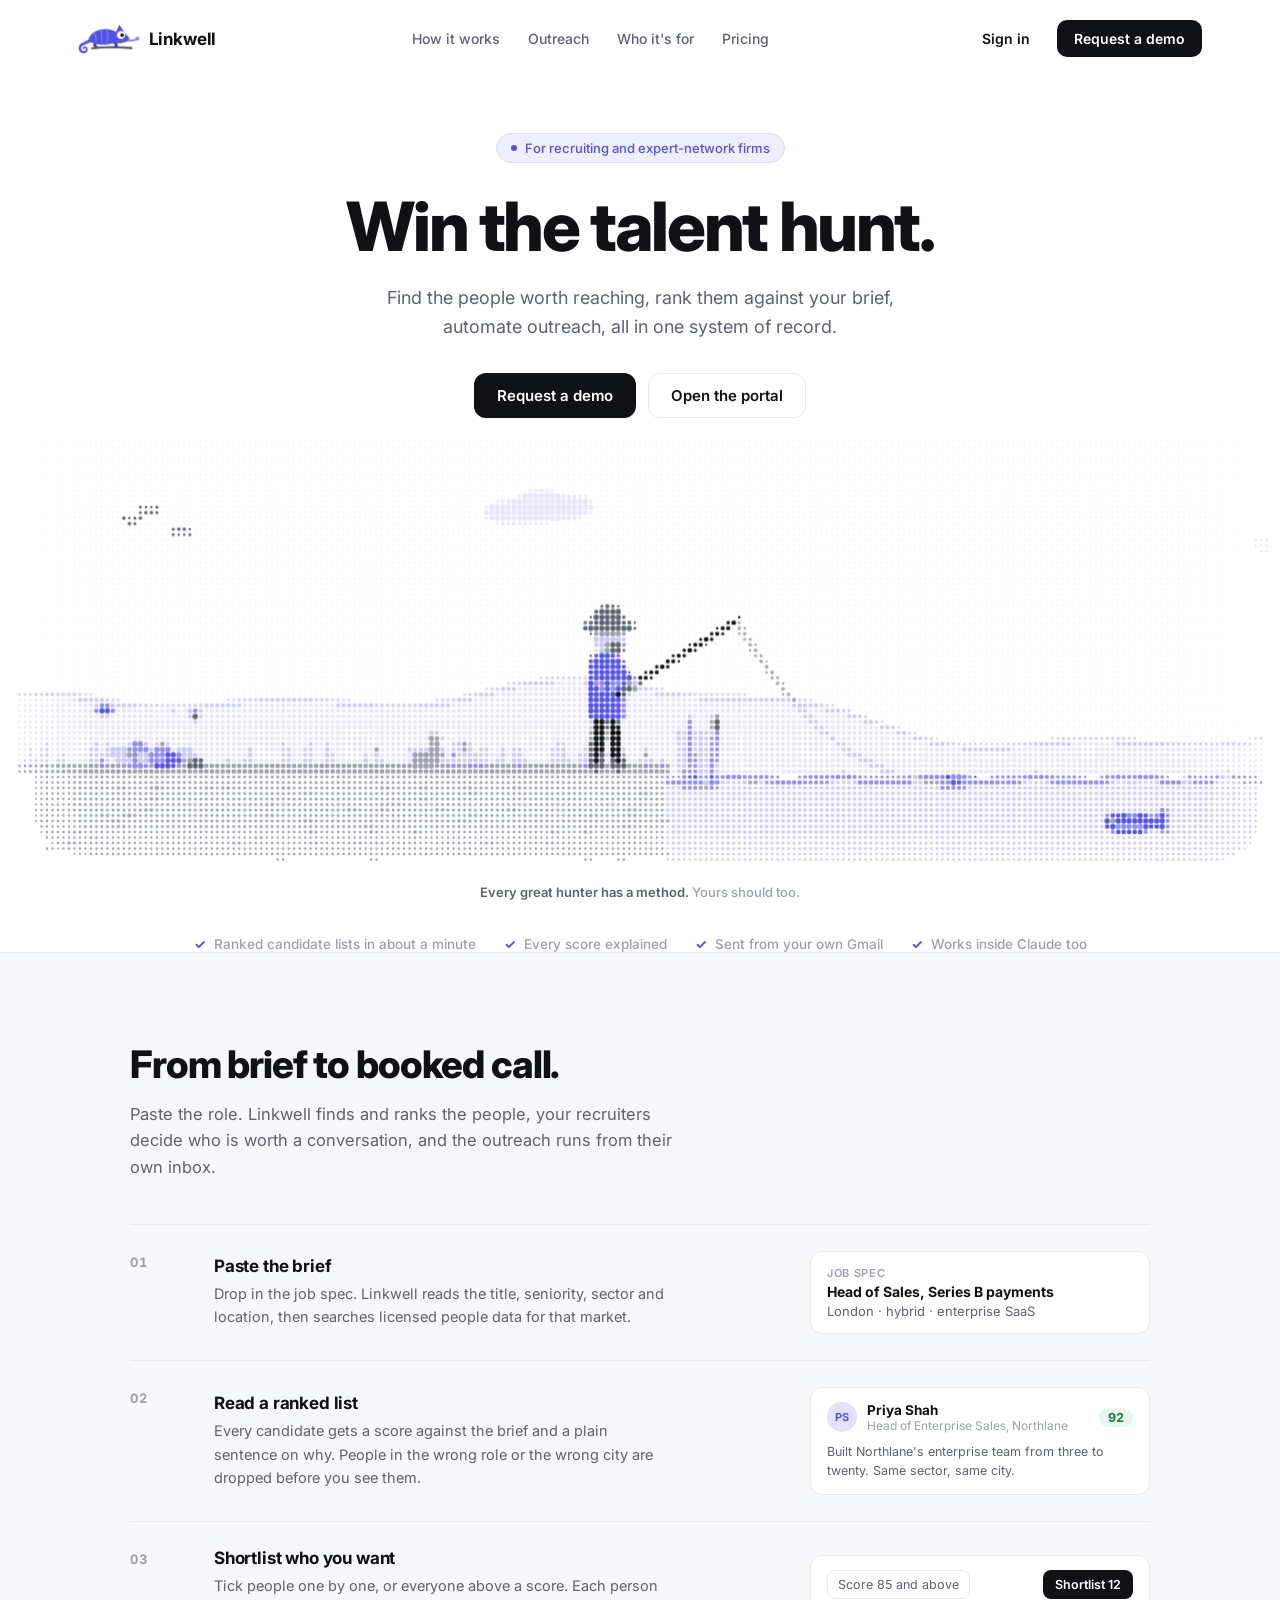
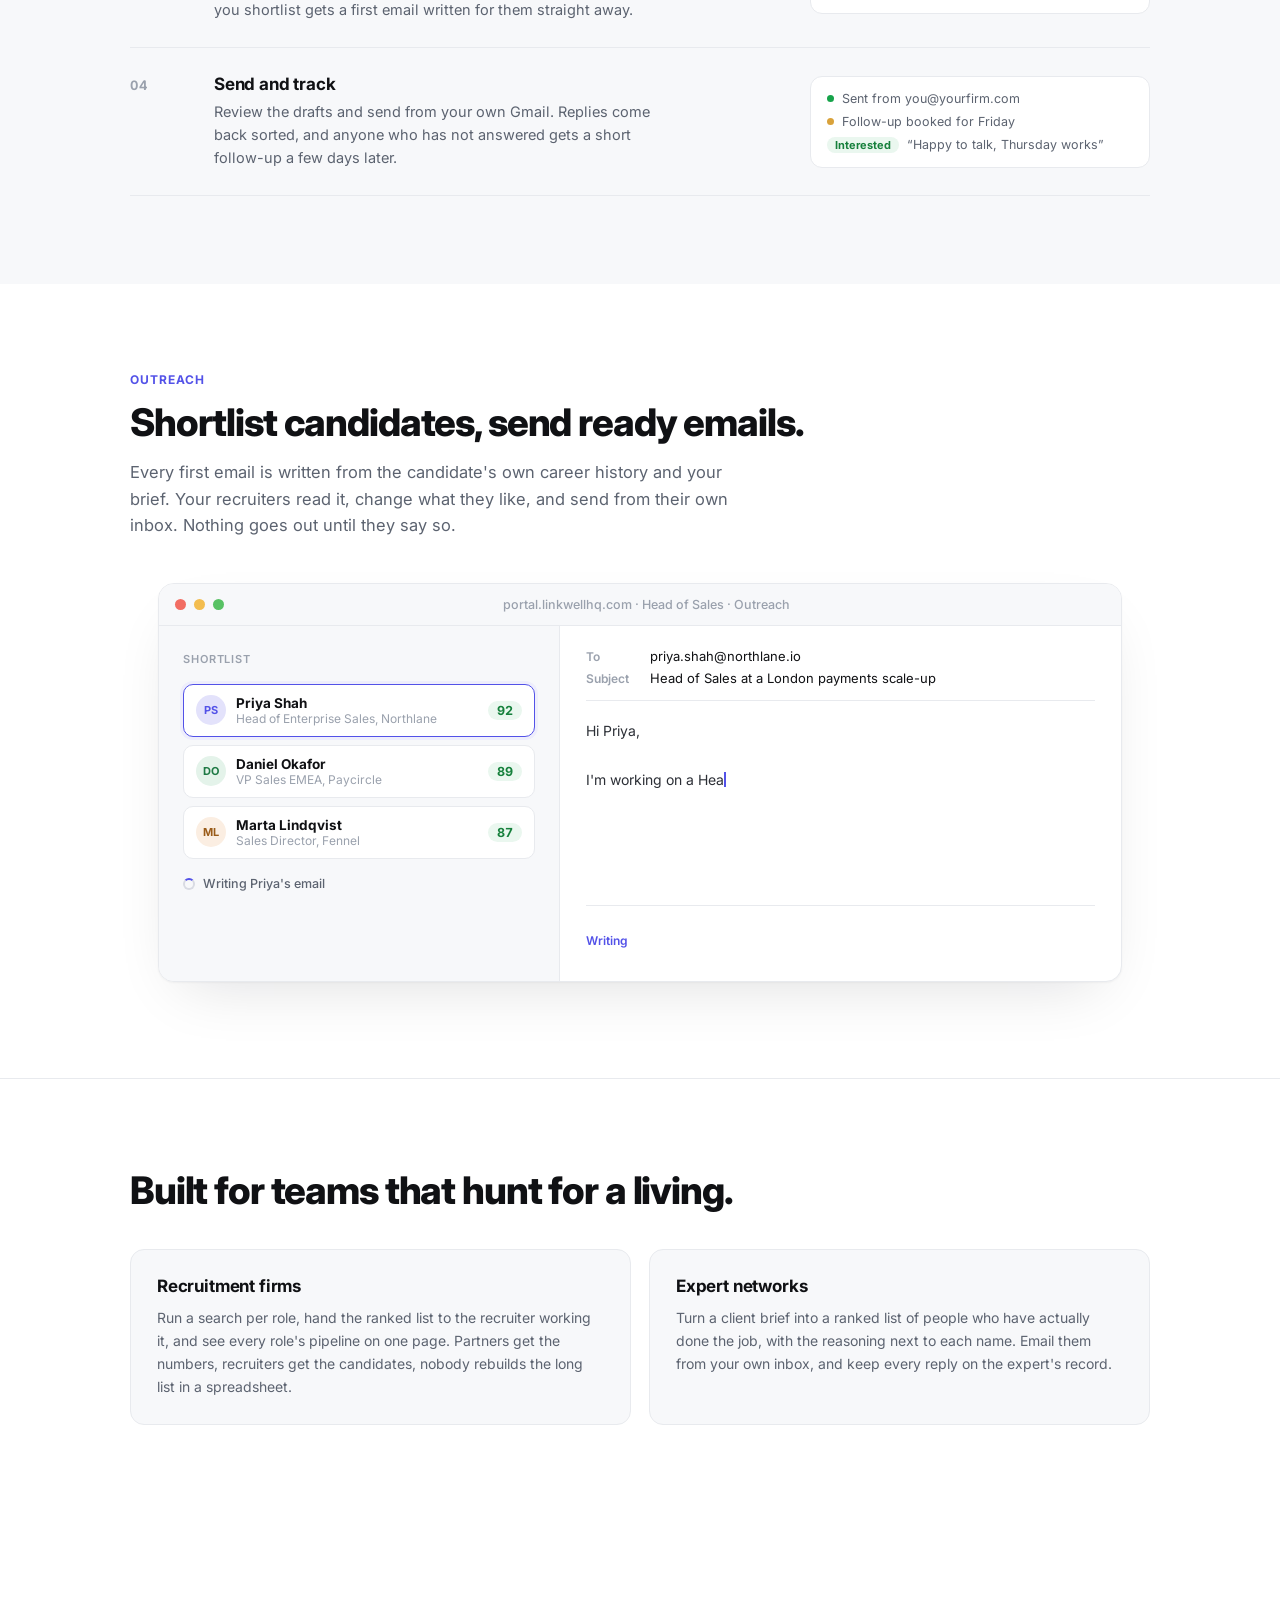
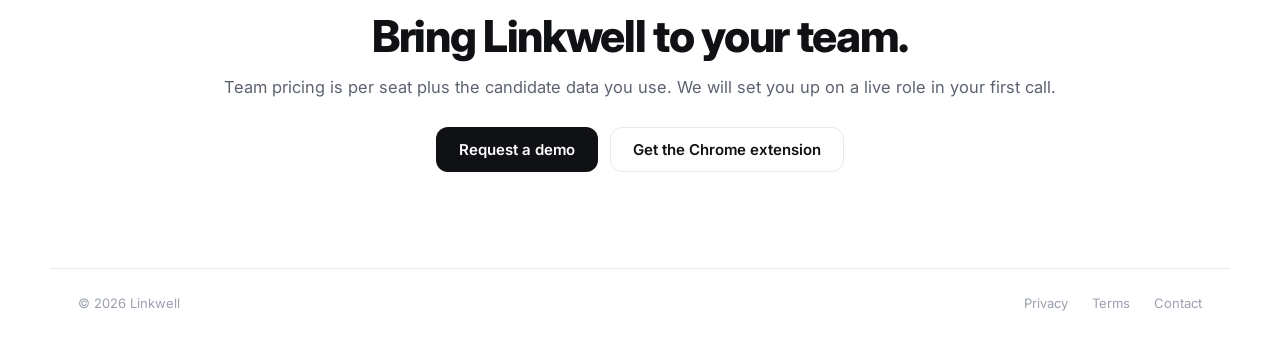
==== index.html @ 1deed9b6 "New logo: the Linkwell chameleon replaces the chain-link icon Co-Authored-By: Claude Opus 5.5 <norep" ====
<!DOCTYPE html>
<html lang="en">
<head>
<meta charset="UTF-8">
<meta name="viewport" content="width=device-width, initial-scale=1.0">
<link rel="icon" type="image/png" href="/favicon.png">
<title>Linkwell. Win the talent hunt.</title>
<meta name="description" content="Linkwell finds the people worth reaching for a role, ranks them against your brief, and helps your recruiters reach out from LinkedIn. One system of record for recruiting and expert-network teams.">
<link rel="preconnect" href="https://fonts.googleapis.com">
<link href="https://fonts.googleapis.com/css2?family=Inter:wght@400;500;600;700;800&display=swap" rel="stylesheet">
<style>
  :root {
    --ink: #101114;
    --ink-soft: #5c6370;
    --ink-faint: #9aa1ad;
    --line: #e8eaee;
    --bg: #ffffff;
    --bg-soft: #f7f8fa;
    --accent: #5352e8;
    --accent-soft: #eeeefc;
    --radius: 10px;
  }
  * { margin: 0; padding: 0; box-sizing: border-box; }
  html { scroll-behavior: smooth; }
  body {
    font-family: 'Inter', -apple-system, sans-serif;
    background: var(--bg);
    color: var(--ink);
    -webkit-font-smoothing: antialiased;
  }

  nav {
    display: flex;
    align-items: center;
    justify-content: space-between;
    max-width: 1180px;
    margin: 0 auto;
    padding: 20px 28px;
  }
  .logo {
    display: flex;
    align-items: center;
    gap: 9px;
    font-weight: 700;
    font-size: 17px;
    letter-spacing: -0.01em;
  }
  .logo-mark { height: 30px; width: auto; display: block; }
  .nav-links {
    display: flex;
    gap: 28px;
    font-size: 14px;
    font-weight: 500;
    color: var(--ink-soft);
  }
  .nav-links a { color: inherit; text-decoration: none; transition: color .15s; }
  .nav-links a:hover, .nav-links a:focus-visible { color: var(--ink); }
  .nav-actions { display: flex; gap: 10px; align-items: center; }
  .btn {
    font-family: inherit;
    font-size: 14px;
    font-weight: 600;
    padding: 9px 16px;
    border-radius: var(--radius);
    border: 1px solid transparent;
    cursor: pointer;
    text-decoration: none;
    display: inline-flex;
    align-items: center;
    gap: 7px;
    transition: background .15s, border-color .15s, transform .1s;
  }
  .btn:focus-visible { outline: 2px solid var(--accent); outline-offset: 2px; }
  .btn-ghost { background: transparent; color: var(--ink); }
  .btn-ghost:hover { background: var(--bg-soft); }
  .btn-dark { background: var(--ink); color: #fff; }
  .btn-dark:hover { background: #2a2c33; }
  .btn-outline { background: #fff; color: var(--ink); border-color: var(--line); }
  .btn-outline:hover { border-color: #c9cdd6; background: var(--bg-soft); }
  .btn-lg { padding: 12px 22px; font-size: 15px; border-radius: 12px; }

  .hero {
    max-width: 980px;
    margin: 0 auto;
    padding: 72px 28px 40px;
    text-align: center;
  }
  .pill {
    display: inline-flex;
    align-items: center;
    gap: 8px;
    font-size: 13px;
    font-weight: 500;
    color: var(--accent);
    background: var(--accent-soft);
    border: 1px solid #dcdcf8;
    padding: 6px 14px;
    border-radius: 999px;
    margin-bottom: 28px;
  }
  .pill .dot {
    width: 6px; height: 6px; border-radius: 50%;
    background: var(--accent);
  }
  h1 {
    font-size: clamp(40px, 6.4vw, 68px);
    font-weight: 800;
    letter-spacing: -0.035em;
    line-height: 1.04;
    margin-bottom: 22px;
  }
  .sub {
    font-size: 18px;
    line-height: 1.6;
    color: var(--ink-soft);
    max-width: 580px;
    margin: 0 auto 32px;
  }
  .hero-ctas { display: flex; gap: 12px; justify-content: center; flex-wrap: wrap; }
  .trust {
    display: flex;
    gap: 26px;
    justify-content: center;
    flex-wrap: wrap;
    margin-top: 30px;
    font-size: 13.5px;
    font-weight: 500;
    color: var(--ink-faint);
  }
  .trust span { display: inline-flex; align-items: center; gap: 7px; }
  .trust .tick { color: var(--accent); font-weight: 700; }

  .demo-wrap {
    max-width: 1020px;
    margin: 44px auto 0;
    padding: 0 28px 96px;
  }
  .window {
    background: #fff;
    border: 1px solid var(--line);
    border-radius: 16px;
    box-shadow: 0 1px 2px rgba(16,17,20,.04), 0 24px 60px -24px rgba(16,17,20,.14);
    overflow: hidden;
  }
  .window-bar {
    display: flex;
    align-items: center;
    gap: 8px;
    padding: 13px 16px;
    border-bottom: 1px solid var(--line);
    background: var(--bg-soft);
  }
  .tl { width: 11px; height: 11px; border-radius: 50%; }
  .tl:nth-child(1) { background: #f26d63; }
  .tl:nth-child(2) { background: #f3bd4f; }
  .tl:nth-child(3) { background: #58c264; }
  .window-title {
    flex: 1;
    text-align: center;
    font-size: 12.5px;
    color: var(--ink-faint);
    font-weight: 500;
    margin-right: 45px;
  }
  .split {
    display: grid;
    grid-template-columns: minmax(0, 5fr) minmax(0, 7fr);
  }

  .profile-pane {
    border-right: 1px solid var(--line);
    padding: 26px 24px;
    position: relative;
    overflow: hidden;
    background: var(--bg-soft);
  }
  .pane-label {
    font-size: 11px;
    font-weight: 600;
    letter-spacing: .08em;
    text-transform: uppercase;
    color: var(--ink-faint);
    margin-bottom: 18px;
  }
  .profile-card {
    background: #fff;
    border: 1px solid var(--line);
    border-radius: 12px;
    overflow: hidden;
  }
  .p-cover {
    height: 52px;
    background: linear-gradient(120deg, #a7b8d8 0%, #8ea4cc 45%, #6f88b8 100%);
  }
  .p-body { padding: 0 16px 16px; }
  .avatar {
    width: 56px; height: 56px; border-radius: 50%;
    background: linear-gradient(135deg, #8f8af2, #5352e8);
    color: #fff; font-weight: 700; font-size: 18px;
    display: grid; place-items: center;
    flex-shrink: 0;
    border: 3px solid #fff;
    margin-top: -28px;
  }
  .p-name { font-weight: 700; font-size: 15.5px; letter-spacing: -0.01em; margin-top: 8px; }
  .p-title { font-size: 12.5px; color: #2c2f36; margin-top: 2px; line-height: 1.45; }
  .p-meta { font-size: 11.5px; color: var(--ink-faint); margin-top: 4px; }
  .p-meta .conn { color: #4a6ba6; font-weight: 600; }
  .p-actions { display: flex; gap: 7px; margin-top: 10px; }
  .p-action {
    font-size: 12px; font-weight: 600;
    padding: 4px 14px;
    border-radius: 999px;
  }
  .p-action.primary { background: #3a5da8; color: #fff; }
  .p-action.secondary { border: 1px solid #3a5da8; color: #3a5da8; background: #fff; }
  .p-line { height: 8px; border-radius: 4px; background: #eceef2; margin-top: 10px; }
  .p-line.w80 { width: 80%; } .p-line.w95 { width: 95%; } .p-line.w60 { width: 60%; }
  .case-chip {
    margin-top: 16px;
    background: #fff;
    border: 1px dashed #c9cdf5;
    border-radius: 10px;
    padding: 12px 14px;
    display: flex;
    align-items: center;
    gap: 10px;
    font-size: 12.5px;
    font-weight: 500;
    color: var(--ink-soft);
  }
  .case-chip .doc {
    width: 26px; height: 26px;
    border-radius: 7px;
    background: var(--accent-soft);
    color: var(--accent);
    display: grid; place-items: center;
    font-size: 11px; font-weight: 700;
    flex-shrink: 0;
  }
  .scanline {
    position: absolute;
    left: 0; right: 0;
    height: 64px;
    background: linear-gradient(180deg, rgba(83,82,232,0) 0%, rgba(83,82,232,.07) 50%, rgba(83,82,232,0) 100%);
    border-top: 1px solid rgba(83,82,232,.25);
    top: -80px;
    pointer-events: none;
  }
  .reading-status {
    display: flex; align-items: center; gap: 8px;
    margin-top: 16px;
    font-size: 12.5px; font-weight: 500;
    color: var(--ink-soft);
    min-height: 18px;
  }
  .spinner {
    width: 12px; height: 12px;
    border: 2px solid #d9dbe3;
    border-top-color: var(--accent);
    border-radius: 50%;
  }

  .compose-pane { padding: 22px 26px 22px; display: flex; flex-direction: column; }
  .mode-chips {
    display: flex;
    gap: 8px;
    flex-wrap: wrap;
    padding-bottom: 16px;
    border-bottom: 1px solid var(--line);
  }
  .mode-chip {
    font-size: 12px;
    font-weight: 600;
    padding: 6px 12px;
    border-radius: 999px;
    border: 1px solid var(--line);
    color: var(--ink-soft);
    background: #fff;
  }
  .mode-chip.active {
    background: var(--accent-soft);
    border-color: var(--accent);
    color: var(--accent);
  }
  .compose-body {
    font-size: 14px;
    line-height: 1.75;
    color: #2c2f36;
    padding-top: 18px;
    white-space: pre-wrap;
    flex: 1;
    min-height: 190px;
  }
  .caret {
    display: inline-block;
    width: 2px; height: 15px;
    background: var(--accent);
    vertical-align: -2px;
    animation: blink 1s steps(1) infinite;
  }
  @keyframes blink { 50% { opacity: 0; } }
  .compose-foot {
    display: flex;
    align-items: center;
    justify-content: space-between;
    padding-top: 16px;
    border-top: 1px solid var(--line);
    margin-top: 14px;
  }
  .char-count {
    font-size: 12px;
    color: var(--ink-faint);
    font-weight: 600;
    font-variant-numeric: tabular-nums;
  }
  .char-count .ok { color: var(--accent); }
  .copy-btn {
    opacity: 0;
    transform: translateY(4px);
    transition: opacity .4s, transform .4s;
  }
  .copy-btn.show { opacity: 1; transform: none; }

  section.features {
    border-top: 1px solid var(--line);
    background: var(--bg-soft);
    padding: 88px 28px;
  }
  .features-inner { max-width: 1020px; margin: 0 auto; }
  .features h2 {
    font-size: clamp(28px, 4vw, 38px);
    font-weight: 800;
    letter-spacing: -0.03em;
    margin-bottom: 14px;
  }
  .features .lede { color: var(--ink-soft); font-size: 16.5px; max-width: 560px; line-height: 1.6; margin-bottom: 44px; }
  .grid {
    display: grid;
    grid-template-columns: repeat(3, 1fr);
    gap: 18px;
  }
  .card {
    background: #fff;
    border: 1px solid var(--line);
    border-radius: 14px;
    padding: 24px;
  }
  .card .icon {
    width: 34px; height: 34px;
    border-radius: 9px;
    background: var(--accent-soft);
    color: var(--accent);
    display: grid; place-items: center;
    margin-bottom: 16px;
    font-weight: 700; font-size: 15px;
  }
  .card h3 { font-size: 15.5px; font-weight: 700; letter-spacing: -0.01em; margin-bottom: 8px; }
  .card p { font-size: 13.5px; color: var(--ink-soft); line-height: 1.65; }

  .final {
    text-align: center;
    padding: 96px 28px;
  }
  .final h2 {
    font-size: clamp(30px, 4.6vw, 44px);
    font-weight: 800;
    letter-spacing: -0.03em;
    margin-bottom: 14px;
  }
  .final p { color: var(--ink-soft); font-size: 16.5px; margin-bottom: 30px; }
  footer {
    border-top: 1px solid var(--line);
    padding: 26px 28px;
    display: flex;
    justify-content: space-between;
    align-items: center;
    max-width: 1180px;
    margin: 0 auto;
    font-size: 13px;
    color: var(--ink-faint);
  }
  footer a { color: inherit; text-decoration: none; margin-left: 20px; }
  footer a:hover { color: var(--ink); }


  .hero { padding: 56px 28px 12px; }
  .hunt-band { width: 100%; margin: 8px 0 0; overflow: hidden; }
  #hunt { display: block; width: 100%; height: 440px; }
  .hunt-caption { text-align: center; margin-top: 6px; font-size: 13px; color: var(--ink-faint); font-weight: 500; }
  .hunt-caption b { color: var(--ink-soft); font-weight: 600; }
  .logos {
    max-width: 1040px; margin: 36px auto 0; padding: 0 28px;
    display: flex; gap: 10px 28px; justify-content: center; flex-wrap: wrap;
    font-size: 13.5px; color: var(--ink-faint); font-weight: 500;
  }
  .logos span { display: inline-flex; align-items: center; gap: 8px; }
  .logos .tick { color: var(--accent); font-weight: 700; }

  .steps { display: grid; grid-template-columns: repeat(3, 1fr); gap: 18px; }
  .step { background: #fff; border: 1px solid var(--line); border-radius: 14px; padding: 24px; position: relative; }
  .step .num {
    width: 30px; height: 30px; border-radius: 9px;
    background: var(--ink); color: #fff;
    display: grid; place-items: center; font-weight: 700; font-size: 13px;
    margin-bottom: 16px;
  }
  .step h3 { font-size: 16px; font-weight: 700; letter-spacing: -0.01em; margin-bottom: 8px; }
  .step p { font-size: 13.5px; color: var(--ink-soft); line-height: 1.65; }
  .step ul { margin: 12px 0 0; padding: 0; list-style: none; font-size: 13px; color: var(--ink-soft); }
  .step li { padding: 5px 0 5px 18px; position: relative; }
  .step li::before { content: ''; position: absolute; left: 0; top: 11px; width: 8px; height: 8px; border-radius: 2px; background: var(--accent-soft); border: 1.5px solid var(--accent); }

  .reach { padding: 88px 28px 0; }
  .reach-inner { max-width: 1020px; margin: 0 auto; }
  .reach .kicker { font-size: 12px; letter-spacing: .08em; text-transform: uppercase; color: var(--accent); font-weight: 700; margin-bottom: 12px; }
  .reach h2 { font-size: clamp(28px, 4vw, 38px); font-weight: 800; letter-spacing: -0.03em; margin-bottom: 14px; }
  .reach .lede { color: var(--ink-soft); font-size: 16.5px; max-width: 600px; line-height: 1.6; margin-bottom: 36px; }

  .who { border-top: 1px solid var(--line); padding: 88px 28px; }
  .who-inner { max-width: 1020px; margin: 0 auto; }
  .who h2 { font-size: clamp(28px, 4vw, 38px); font-weight: 800; letter-spacing: -0.03em; margin-bottom: 36px; }
  .who-grid { display: grid; grid-template-columns: 1fr 1fr; gap: 18px; }
  .who-card { border: 1px solid var(--line); border-radius: 14px; padding: 26px; background: var(--bg-soft); }
  .who-card h3 { font-size: 17px; font-weight: 700; letter-spacing: -0.01em; margin-bottom: 10px; }
  .who-card p { font-size: 14px; color: var(--ink-soft); line-height: 1.65; }
  @media (max-width: 820px) {
    .steps, .who-grid { grid-template-columns: 1fr; }
    .hero { padding-top: 40px; }
  }

  .btn { white-space: nowrap; }
  @media (max-width: 820px) {
    .nav-links { display: none; }
    .nav-actions .btn-ghost { display: none; }
    nav { padding: 16px 18px; }
    .split { grid-template-columns: 1fr; }
    .profile-pane { border-right: none; border-bottom: 1px solid var(--line); }
    .grid { grid-template-columns: 1fr; }
    .compose-body { min-height: 230px; }
  }


  /* How it works: four rows, each with a small real piece of the product */
  .flow { list-style: none; margin: 0; padding: 0; border-top: 1px solid var(--line); }
  .flow-row { display: grid; grid-template-columns: 56px minmax(0, 1fr) minmax(0, 340px); gap: 28px; align-items: center; padding: 26px 0; border-bottom: 1px solid var(--line); }
  .flow-n { font-size: 13px; font-weight: 700; color: var(--ink-faint); font-variant-numeric: tabular-nums; letter-spacing: .04em; align-self: start; padding-top: 3px; }
  .flow-copy h3 { font-size: 17px; font-weight: 700; letter-spacing: -0.01em; margin-bottom: 6px; }
  .flow-copy p { font-size: 14.5px; color: var(--ink-soft); line-height: 1.6; max-width: 460px; }
  .flow-art { background: #fff; border: 1px solid var(--line); border-radius: 12px; padding: 14px 16px; font-size: 13px; color: var(--ink-soft); }
  .art-brief { display: flex; flex-direction: column; gap: 3px; }
  .art-brief b { color: var(--ink); font-size: 14px; }
  .art-label { font-size: 11px; font-weight: 600; letter-spacing: .06em; text-transform: uppercase; color: var(--ink-faint); }
  .rank-row, .sl-item { display: flex; align-items: center; gap: 10px; }
  .rank-av { width: 30px; height: 30px; border-radius: 50%; background: #e3e2fb; color: var(--accent); font-weight: 700; font-size: 11px; display: grid; place-items: center; flex-shrink: 0; }
  .rank-av.av2 { background: #e4f3ea; color: #1f7a45; } .rank-av.av3 { background: #fbeee2; color: #9a5b18; }
  .rank-who { display: flex; flex-direction: column; min-width: 0; flex: 1; }
  .rank-who b { color: var(--ink); font-size: 13.5px; }
  .rank-who span { font-size: 12px; color: var(--ink-faint); white-space: nowrap; overflow: hidden; text-overflow: ellipsis; }
  .rank-score { font-weight: 700; font-size: 12.5px; color: #16803c; background: #eaf7ef; border-radius: 999px; padding: 2px 9px; font-variant-numeric: tabular-nums; }
  .rank-why { margin-top: 10px; font-size: 12.5px; line-height: 1.5; }
  .art-short { display: flex; align-items: center; justify-content: space-between; gap: 10px; }
  .art-pill { border: 1px solid var(--line); border-radius: 8px; padding: 6px 10px; font-size: 12.5px; }
  .art-btn { background: var(--ink); color: #fff; border-radius: 8px; padding: 7px 12px; font-size: 12.5px; font-weight: 600; }
  .art-track { display: flex; flex-direction: column; gap: 8px; }
  .track-line { display: flex; align-items: center; gap: 8px; font-size: 12.5px; }
  .dot-ok, .dot-wait { width: 7px; height: 7px; border-radius: 50%; flex-shrink: 0; }
  .dot-ok { background: #16a34a; } .dot-wait { background: #d9a23a; }
  .tag-int { font-size: 11px; font-weight: 700; color: #16803c; background: #eaf7ef; border-radius: 999px; padding: 1px 8px; flex-shrink: 0; }

  /* Outreach demo: shortlist on the left, the email on the right */
  .sl-list { list-style: none; margin: 0; padding: 0; display: flex; flex-direction: column; gap: 8px; }
  .sl-item { background: #fff; border: 1px solid var(--line); border-radius: 10px; padding: 10px 12px; }
  .sl-item.on { border-color: var(--accent); box-shadow: 0 0 0 3px var(--accent-soft); }
  .mail-head { display: flex; flex-direction: column; gap: 6px; padding-bottom: 14px; border-bottom: 1px solid var(--line); font-size: 13px; color: var(--ink); }
  .mail-head span { display: inline-block; width: 64px; color: var(--ink-faint); font-size: 12px; font-weight: 600; }
  .mail-state { font-size: 12px; font-weight: 600; color: var(--ink-faint); }
  .mail-state.st-writing { color: var(--accent); }
  .mail-state.st-sent { color: #16803c; }
  .mail-state.st-reply { color: #fff; background: #16a34a; border-radius: 999px; padding: 3px 10px; }
  .copy-btn.pressed { opacity: .45; }
  @media (max-width: 820px) {
    .flow-row { grid-template-columns: 1fr; gap: 12px; }
    .flow-n { padding-top: 0; }
    .flow-art { max-width: 420px; }
  }

  /* Demo request modal */
  .demo-overlay { position: fixed; inset: 0; background: rgba(16,17,20,.45); display: none; align-items: center; justify-content: center; padding: 16px; z-index: 50; }
  .demo-overlay.open { display: flex; }
  .demo-modal { background: #fff; border-radius: 16px; width: 100%; max-width: 460px; padding: 28px; box-shadow: 0 30px 80px -20px rgba(16,17,20,.35); position: relative; max-height: calc(100vh - 32px); overflow-y: auto; }
  .demo-modal h3 { font-size: 22px; font-weight: 800; letter-spacing: -0.02em; margin-bottom: 6px; }
  .demo-modal .lead { color: var(--ink-soft); font-size: 14px; line-height: 1.55; margin-bottom: 20px; }
  .demo-close { position: absolute; top: 14px; right: 14px; width: 32px; height: 32px; border-radius: 8px; border: 0; background: transparent; font-size: 20px; color: var(--ink-faint); cursor: pointer; }
  .demo-close:hover { background: var(--bg-soft); color: var(--ink); }
  .demo-form label { display: block; font-size: 12px; font-weight: 600; color: var(--ink-soft); margin-bottom: 6px; }
  .demo-form .row { margin-bottom: 14px; }
  .demo-form .two { display: grid; grid-template-columns: 1fr 1fr; gap: 12px; }
  .demo-form input, .demo-form select, .demo-form textarea { width: 100%; font: inherit; font-size: 14px; padding: 10px 12px; border: 1px solid var(--line); border-radius: 10px; background: #fff; color: var(--ink); }
  .demo-form input:focus, .demo-form select:focus, .demo-form textarea:focus { outline: 2px solid var(--accent-soft); border-color: var(--accent); }
  .demo-form textarea { resize: vertical; min-height: 76px; }
  .demo-form .hp { position: absolute; left: -9999px; width: 1px; height: 1px; opacity: 0; }
  .demo-form .submit { width: 100%; justify-content: center; margin-top: 4px; }
  .demo-err { color: #dc2626; font-size: 13px; margin: 4px 0 10px; display: none; }
  .demo-done { text-align: center; padding: 18px 4px 6px; display: none; }
  .demo-done .tick { width: 48px; height: 48px; border-radius: 999px; background: var(--accent-soft); color: var(--accent); display: grid; place-items: center; font-size: 24px; font-weight: 700; margin: 0 auto 14px; }
  @media (max-width: 480px) { .demo-form .two { grid-template-columns: 1fr; } .demo-modal { padding: 22px; } }
  @media (prefers-reduced-motion: reduce) {
    .caret, .spinner { animation: none !important; }
  }
</style>
<!-- PostHog analytics -->
<script>
  !function(t,e){var o,n,p,r;e.__SV||(window.posthog=e,e._i=[],e.init=function(i,s,a){function g(t,e){var o=e.split(".");2==o.length&&(t=t[o[0]],e=o[1]),t[e]=function(){t.push([e].concat(Array.prototype.slice.call(arguments,0)))}}(p=t.createElement("script")).type="text/javascript",p.crossOrigin="anonymous",p.async=!0,p.src=s.api_host.replace(".i.posthog.com","-assets.i.posthog.com")+"/static/array.js",(r=t.getElementsByTagName("script")[0]).parentNode.insertBefore(p,r);var u=e;for(void 0!==a?u=e[a]=[]:a="posthog",u.people=u.people||[],u.toString=function(t){var e="posthog";return"posthog"!==a&&(e+="."+a),t||(e+=" (stub)"),e},u.people.toString=function(){return u.toString(1)+".people (stub)"},o="init capture register register_once unregister identify alias set_config reset opt_in_capturing opt_out_capturing has_opted_in_capturing has_opted_out_capturing get_distinct_id getFeatureFlag isFeatureEnabled onFeatureFlags reloadFeatureFlags group".split(" "),n=0;n<o.length;n++)g(u,o[n]);e._i.push([i,s,a])},e.__SV=1)}(document,window.posthog||[]);
  posthog.init('phc_wqnkrLGjU7tLDZTHvrCEJ8PpQQMSNtwtVA3nVVMKJofr', {
    api_host: 'https://eu.i.posthog.com',
    person_profiles: 'identified_only'
  });
  // Named events for the two conversion clicks (autocapture records them too)
  document.addEventListener('click', function (ev) {
    var a = ev.target.closest && ev.target.closest('a[href]');
    if (!a) return;
    if (a.href.indexOf('chromewebstore.google.com') !== -1) {
      posthog.capture('add_to_chrome_clicked', { location: a.closest('header,nav') ? 'nav' : 'page' });
    } else if (a.href.indexOf('portal.linkwellhq.com') !== -1) {
      posthog.capture('sign_in_clicked');
    } else if (a.hasAttribute('data-demo')) {
      posthog.capture('request_demo_clicked');
    }
  });
</script>
</head>
<body>

<nav>
  <div class="logo">
    <img class="logo-mark" src="/mark.png" alt="">
    Linkwell
  </div>
  <div class="nav-links">
    <a href="#how">How it works</a>
    <a href="#reach">Outreach</a>
    <a href="#who">Who it's for</a>
    <a href="#pricing">Pricing</a>
  </div>
  <div class="nav-actions">
    <a class="btn btn-ghost" href="https://portal.linkwellhq.com">Sign in</a>
    <a class="btn btn-dark" href="#demo" data-demo>Request a demo</a>
  </div>
</nav>

<header class="hero">
  <div class="pill"><span class="dot"></span>For recruiting and expert-network firms</div>
  <h1>Win the talent hunt.</h1>
  <p class="sub">Find the people worth reaching, rank them against your brief, automate outreach, all in one system of record.</p>
  <div class="hero-ctas">
    <a class="btn btn-dark btn-lg" href="#demo" data-demo>Request a demo</a>
    <a class="btn btn-outline btn-lg" href="https://portal.linkwellhq.com">Open the portal</a>
  </div>
</header>

<div class="hunt-band">
  <canvas id="hunt" role="img" aria-label="Animation of hunters: a fisherman landing a fish, a heron spearing a fish, a chameleon catching a fly, a fox pouncing into the grass, an eagle diving on a mouse, a spider weaving its web, and a shark breaching through a school of fish"></canvas>
  <div class="hunt-caption"><b>Every great hunter has a method.</b> Yours should too.</div>
</div>

<div class="logos">
  <span><span class="tick">&#10003;</span> Ranked candidate lists in about a minute</span>
  <span><span class="tick">&#10003;</span> Every score explained</span>
  <span><span class="tick">&#10003;</span> Sent from your own Gmail</span>
  <span><span class="tick">&#10003;</span> Works inside Claude too</span>
</div>

<section class="features" id="how">
  <div class="features-inner">
    <h2>From brief to booked call.</h2>
    <p class="lede">Paste the role. Linkwell finds and ranks the people, your recruiters decide who is worth a conversation, and the outreach runs from their own inbox.</p>
    <ol class="flow">
      <li class="flow-row">
        <span class="flow-n">01</span>
        <div class="flow-copy">
          <h3>Paste the brief</h3>
          <p>Drop in the job spec. Linkwell reads the title, seniority, sector and location, then searches licensed people data for that market.</p>
        </div>
        <div class="flow-art art-brief">
          <span class="art-label">Job spec</span>
          <b>Head of Sales, Series B payments</b>
          <span>London &middot; hybrid &middot; enterprise SaaS</span>
        </div>
      </li>
      <li class="flow-row">
        <span class="flow-n">02</span>
        <div class="flow-copy">
          <h3>Read a ranked list</h3>
          <p>Every candidate gets a score against the brief and a plain sentence on why. People in the wrong role or the wrong city are dropped before you see them.</p>
        </div>
        <div class="flow-art art-rank">
          <div class="rank-row"><span class="rank-av">PS</span><span class="rank-who"><b>Priya Shah</b><span>Head of Enterprise Sales, Northlane</span></span><span class="rank-score">92</span></div>
          <p class="rank-why">Built Northlane's enterprise team from three to twenty. Same sector, same city.</p>
        </div>
      </li>
      <li class="flow-row">
        <span class="flow-n">03</span>
        <div class="flow-copy">
          <h3>Shortlist who you want</h3>
          <p>Tick people one by one, or everyone above a score. Each person you shortlist gets a first email written for them straight away.</p>
        </div>
        <div class="flow-art art-short">
          <span class="art-pill">Score 85 and above</span>
          <span class="art-btn">Shortlist 12</span>
        </div>
      </li>
      <li class="flow-row">
        <span class="flow-n">04</span>
        <div class="flow-copy">
          <h3>Send and track</h3>
          <p>Review the drafts and send from your own Gmail. Replies come back sorted, and anyone who has not answered gets a short follow-up a few days later.</p>
        </div>
        <div class="flow-art art-track">
          <div class="track-line"><span class="dot-ok"></span>Sent from you@yourfirm.com</div>
          <div class="track-line"><span class="dot-wait"></span>Follow-up booked for Friday</div>
          <div class="track-line"><span class="tag-int">Interested</span>&ldquo;Happy to talk, Thursday works&rdquo;</div>
        </div>
      </li>
    </ol>
  </div>
</section>

<section class="reach" id="reach">
  <div class="reach-inner">
    <div class="kicker">Outreach</div>
    <h2>Shortlist candidates, send ready emails.</h2>
    <p class="lede">Every first email is written from the candidate's own career history and your brief. Your recruiters read it, change what they like, and send from their own inbox. Nothing goes out until they say so.</p>
  </div>
</section>

<div class="demo-wrap">
  <div class="window" aria-label="Product demo: a shortlisted candidate's first email is written, sent from Gmail and gets a reply">
    <div class="window-bar">
      <span class="tl"></span><span class="tl"></span><span class="tl"></span>
      <span class="window-title">portal.linkwellhq.com &middot; Head of Sales &middot; Outreach</span>
    </div>
    <div class="split">

      <div class="profile-pane">
        <div class="pane-label">Shortlist</div>
        <ul class="sl-list">
          <li class="sl-item on"><span class="rank-av">PS</span><span class="rank-who"><b>Priya Shah</b><span>Head of Enterprise Sales, Northlane</span></span><span class="rank-score">92</span></li>
          <li class="sl-item"><span class="rank-av av2">DO</span><span class="rank-who"><b>Daniel Okafor</b><span>VP Sales EMEA, Paycircle</span></span><span class="rank-score">89</span></li>
          <li class="sl-item"><span class="rank-av av3">ML</span><span class="rank-who"><b>Marta Lindqvist</b><span>Sales Director, Fennel</span></span><span class="rank-score">87</span></li>
        </ul>
        <div class="reading-status" id="readStatus">
          <span class="spinner" id="spinner"></span>
          <span id="statusText">Writing Priya's email</span>
        </div>
      </div>

      <div class="compose-pane">
        <div class="mail-head">
          <div><span>To</span>priya.shah@northlane.io</div>
          <div><span>Subject</span>Head of Sales at a London payments scale-up</div>
        </div>
        <div class="compose-body" id="bodyText"></div>
        <div class="compose-foot">
          <span class="mail-state" id="mailState">Draft</span>
          <span class="btn btn-dark copy-btn" id="copyBtn">Send from Gmail</span>
        </div>
      </div>

    </div>
  </div>
</div>

<section class="who" id="who">
  <div class="who-inner">
    <h2>Built for teams that hunt for a living.</h2>
    <div class="who-grid">
      <div class="who-card">
        <h3>Recruitment firms</h3>
        <p>Run a search per role, hand the ranked list to the recruiter working it, and see every role's pipeline on one page. Partners get the numbers, recruiters get the candidates, nobody rebuilds the long list in a spreadsheet.</p>
      </div>
      <div class="who-card">
        <h3>Expert networks</h3>
        <p>Turn a client brief into a ranked list of people who have actually done the job, with the reasoning next to each name. Email them from your own inbox, and keep every reply on the expert's record.</p>
      </div>
    </div>
  </div>
</section>

<section class="final" id="pricing">
  <h2>Bring Linkwell to your team.</h2>
  <p>Team pricing is per seat plus the candidate data you use. We will set you up on a live role in your first call.</p>
  <div class="hero-ctas">
    <a class="btn btn-dark btn-lg" href="#demo" data-demo>Request a demo</a>
    <a class="btn btn-outline btn-lg" href="https://chromewebstore.google.com/detail/linkwell-ai-linkedin-outr/oicpmfbmankanehinmchmbakcjmlmodc" target="_blank" rel="noopener">Get the Chrome extension</a>
  </div>
</section>

<footer>
  <span>&copy; 2026 Linkwell</span>
  <span>
    <a href="/privacy">Privacy</a>
    <a href="#">Terms</a>
    <a href="#">Contact</a>
  </span>
</footer>

<script>
(function () {
  var reduced = window.matchMedia('(prefers-reduced-motion: reduce)').matches;
  var bodyEl = document.getElementById('bodyText');
  var sendBtn = document.getElementById('copyBtn');
  var statusText = document.getElementById('statusText');
  var spinner = document.getElementById('spinner');
  var state = document.getElementById('mailState');

  var message = "Hi Priya,\n\nI'm working on a Head of Sales search for a Series B payments company in London. You built the enterprise team at Northlane from three people to twenty, which is close to what they need next.\n\nWould you be open to a short call this week or next?\n\nBest,\nSam";

  function setState(text, cls) { state.textContent = text; state.className = 'mail-state' + (cls ? ' ' + cls : ''); }
  function setStatic() {
    bodyEl.textContent = message;
    statusText.textContent = 'Email ready to review';
    spinner.style.display = 'none';
    sendBtn.classList.add('show');
    setState('Draft');
  }
  if (reduced) { setStatic(); return; }

  var spinAngle = 0;
  setInterval(function () { spinAngle = (spinAngle + 30) % 360; spinner.style.transform = 'rotate(' + spinAngle + 'deg)'; }, 80);

  function typeText(el, text, speed, done) {
    var i = 0, caret = document.createElement('span');
    caret.className = 'caret';
    el.appendChild(caret);
    (function step() {
      if (i < text.length) {
        el.insertBefore(document.createTextNode(text.charAt(i)), caret);
        i++;
        var c = text.charAt(i - 1), delay = speed + Math.random() * speed;
        if (c === '.' || c === ',' || c === '\n') delay += 60;
        setTimeout(step, delay);
      } else { caret.remove(); if (done) done(); }
    })();
  }

  function cycle() {
    bodyEl.textContent = '';
    sendBtn.classList.remove('show', 'pressed');
    setState('Writing', 'st-writing');
    statusText.textContent = "Writing Priya's email";
    spinner.style.display = '';
    setTimeout(function () {
      typeText(bodyEl, message, 12, function () {
        statusText.textContent = 'Email ready to review';
        spinner.style.display = 'none';
        setState('Draft');
        sendBtn.classList.add('show');
        setTimeout(function () { sendBtn.classList.add('pressed'); setState('Sent from you@yourfirm.com', 'st-sent'); statusText.textContent = 'Follow-up booked for Friday'; }, 1600);
        setTimeout(function () { setState('Replied · Interested', 'st-reply'); statusText.textContent = 'Priya replied: “Happy to talk, Thursday works”'; }, 3800);
        setTimeout(cycle, 8200);
      });
    }, 900);
  }
  cycle();
})();
</script>


<div class="demo-overlay" id="demo" role="dialog" aria-modal="true" aria-labelledby="demoTitle">
  <div class="demo-modal">
    <button class="demo-close" type="button" aria-label="Close" data-close>&times;</button>
    <form class="demo-form" id="demoForm" novalidate>
      <h3 id="demoTitle">Request a demo</h3>
      <p class="lead">Tell us a little about your team. We'll set you up on one of your live roles in the first call.</p>
      <div class="two">
        <div class="row"><label for="dName">Name</label><input id="dName" name="name" autocomplete="name" required></div>
        <div class="row"><label for="dEmail">Work email</label><input id="dEmail" name="email" type="email" autocomplete="email" required></div>
      </div>
      <div class="two">
        <div class="row"><label for="dCompany">Company</label><input id="dCompany" name="company" autocomplete="organization"></div>
        <div class="row"><label for="dSize">Team size</label>
          <select id="dSize" name="teamSize"><option value="">Select</option><option>1&ndash;5</option><option>6&ndash;20</option><option>21&ndash;100</option><option>100+</option></select>
        </div>
      </div>
      <div class="row"><label for="dMsg">What roles or briefs are you working on? <span style="font-weight:400;color:var(--ink-faint)">(optional)</span></label><textarea id="dMsg" name="message"></textarea></div>
      <input class="hp" name="website" tabindex="-1" autocomplete="off" aria-hidden="true">
      <p class="demo-err" id="demoErr"></p>
      <button class="btn btn-dark btn-lg submit" type="submit" id="demoSubmit">Request a demo</button>
    </form>
    <div class="demo-done" id="demoDone">
      <div class="tick">&#10003;</div>
      <h3>Thanks, we'll be in touch.</h3>
      <p class="lead" style="margin-bottom:18px">We usually reply within a day to set up a time.</p>
      <button class="btn btn-outline" type="button" data-close>Close</button>
    </div>
  </div>
</div>

<script>
(function () {
  var overlay = document.getElementById('demo'), form = document.getElementById('demoForm');
  var err = document.getElementById('demoErr'), done = document.getElementById('demoDone'), btn = document.getElementById('demoSubmit');
  var lastFocus = null;
  function open(e) {
    if (e) e.preventDefault();
    lastFocus = document.activeElement;
    overlay.classList.add('open'); document.body.style.overflow = 'hidden';
    setTimeout(function () { var f = document.getElementById('dName'); if (f && form.style.display !== 'none') f.focus(); }, 30);
  }
  function close() { overlay.classList.remove('open'); document.body.style.overflow = ''; if (lastFocus) lastFocus.focus(); }
  document.querySelectorAll('[data-demo]').forEach(function (a) { a.addEventListener('click', open); });
  overlay.addEventListener('click', function (e) { if (e.target === overlay || e.target.hasAttribute('data-close')) close(); });
  document.addEventListener('keydown', function (e) { if (e.key === 'Escape' && overlay.classList.contains('open')) close(); });
  if (location.hash === '#demo') open();
  form.addEventListener('submit', function (e) {
    e.preventDefault();
    var data = {}; new FormData(form).forEach(function (v, k) { data[k] = v; });
    err.style.display = 'none';
    if (!data.name || !/^[^\s@]+@[^\s@]+\.[^\s@]+$/.test(data.email || '')) { err.textContent = 'Please add your name and a valid work email.'; err.style.display = 'block'; return; }
    btn.disabled = true; btn.textContent = 'Sending...';
    fetch('https://gmail-ai-backend.vercel.app/api/demo-request', { method: 'POST', headers: { 'Content-Type': 'application/json' }, body: JSON.stringify(data) })
      .then(function (r) { return r.json().catch(function () { return {}; }).then(function (j) { if (!r.ok) throw new Error(j.error || 'Something went wrong.'); }); })
      .then(function () {
        form.style.display = 'none'; done.style.display = 'block';
        try { if (window.posthog) { posthog.identify(data.email, { email: data.email, name: data.name, company: data.company }); posthog.capture('demo_requested', { company: data.company, team_size: data.teamSize }); } } catch (x) {}
      })
      .catch(function (x) { err.textContent = x.message + ' You can also email bob.bryden88@gmail.com.'; err.style.display = 'block'; btn.disabled = false; btn.textContent = 'Request a demo'; });
  });
})();
</script>
<script src="/hunt.js" defer></script>
</body>
</html>
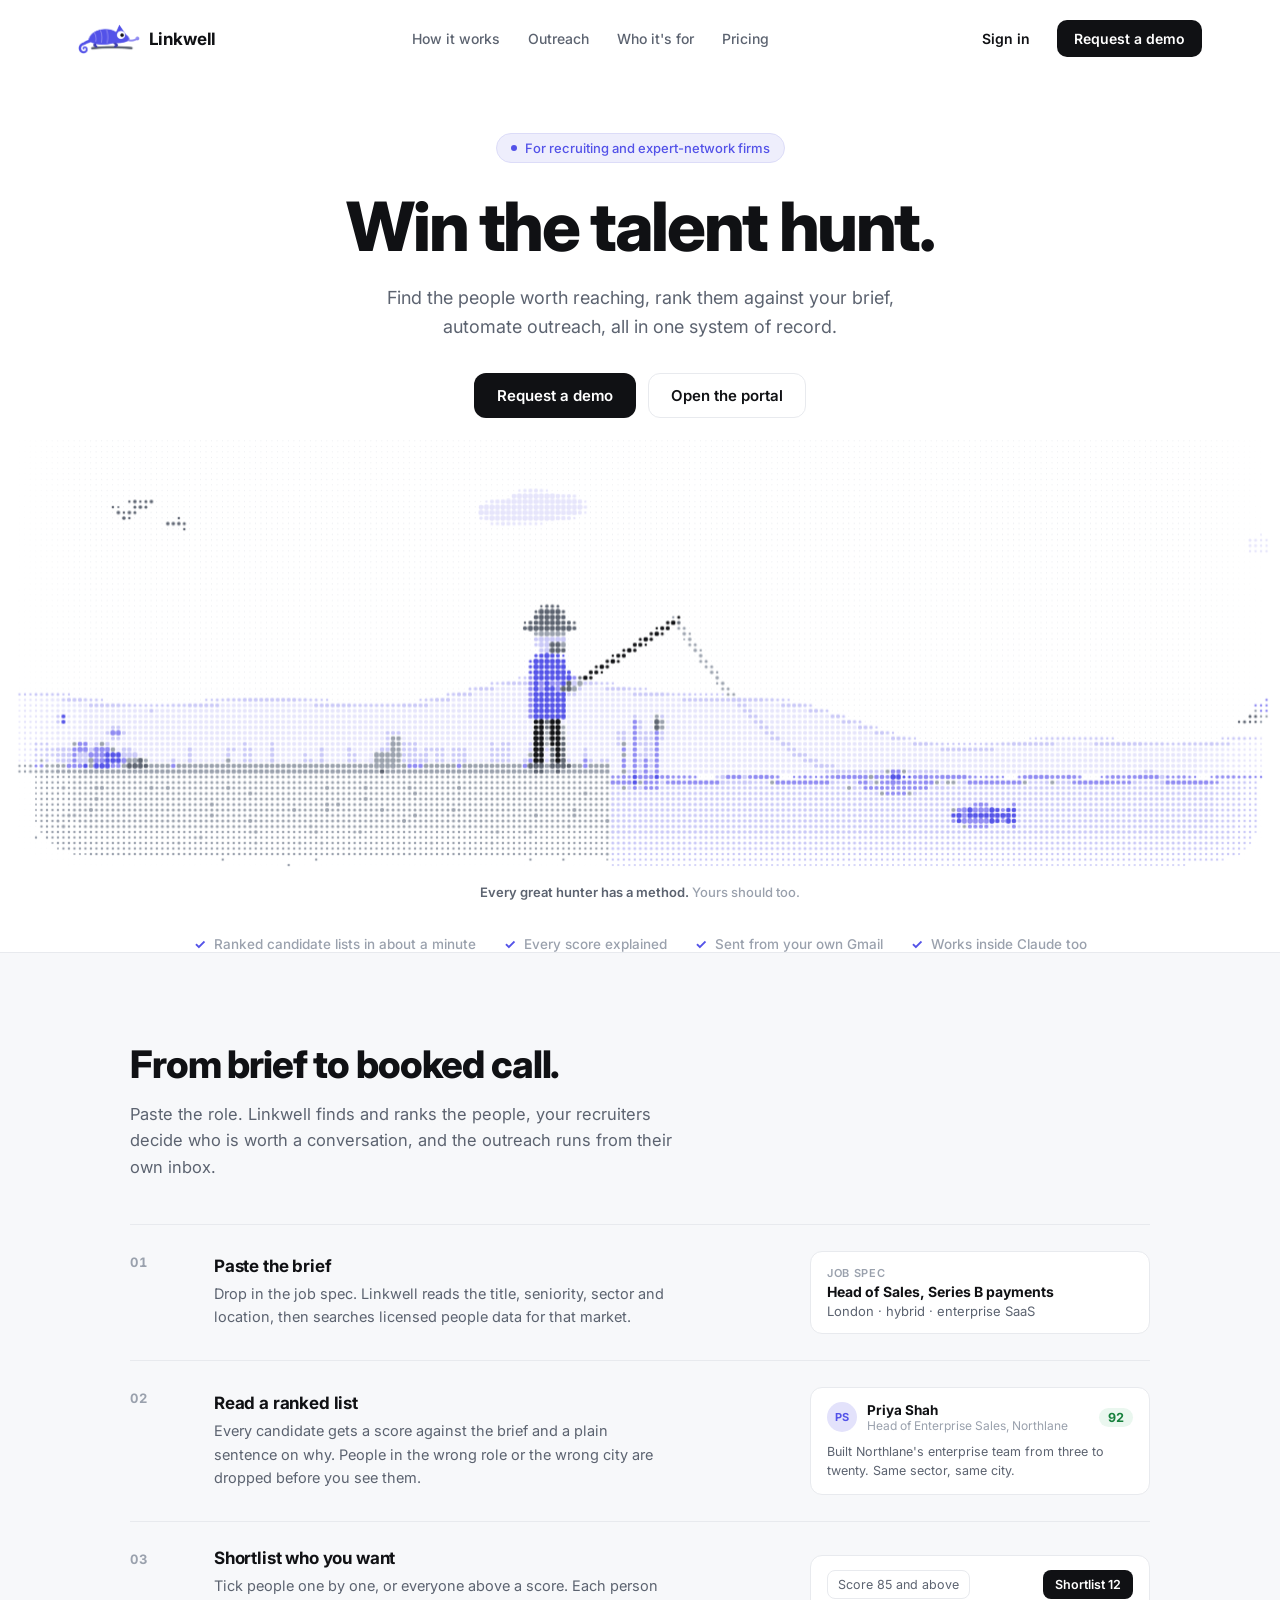
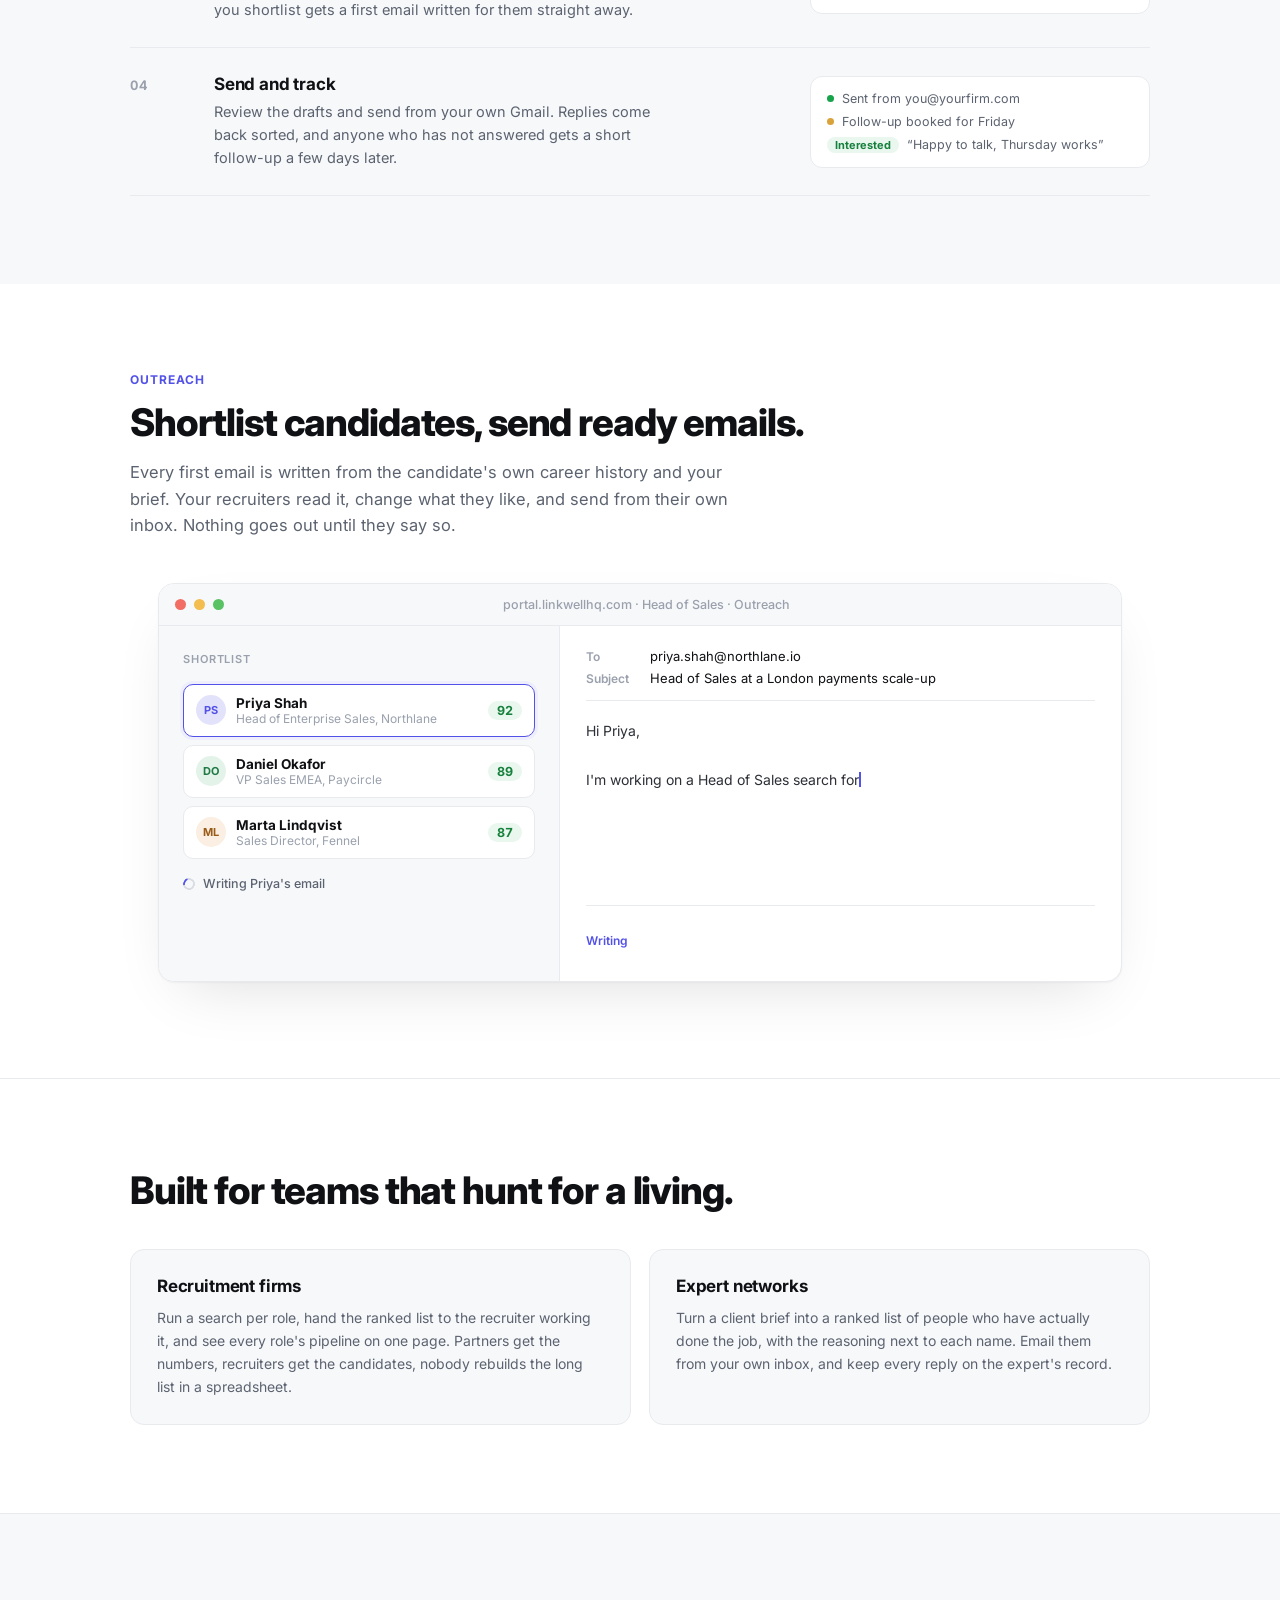
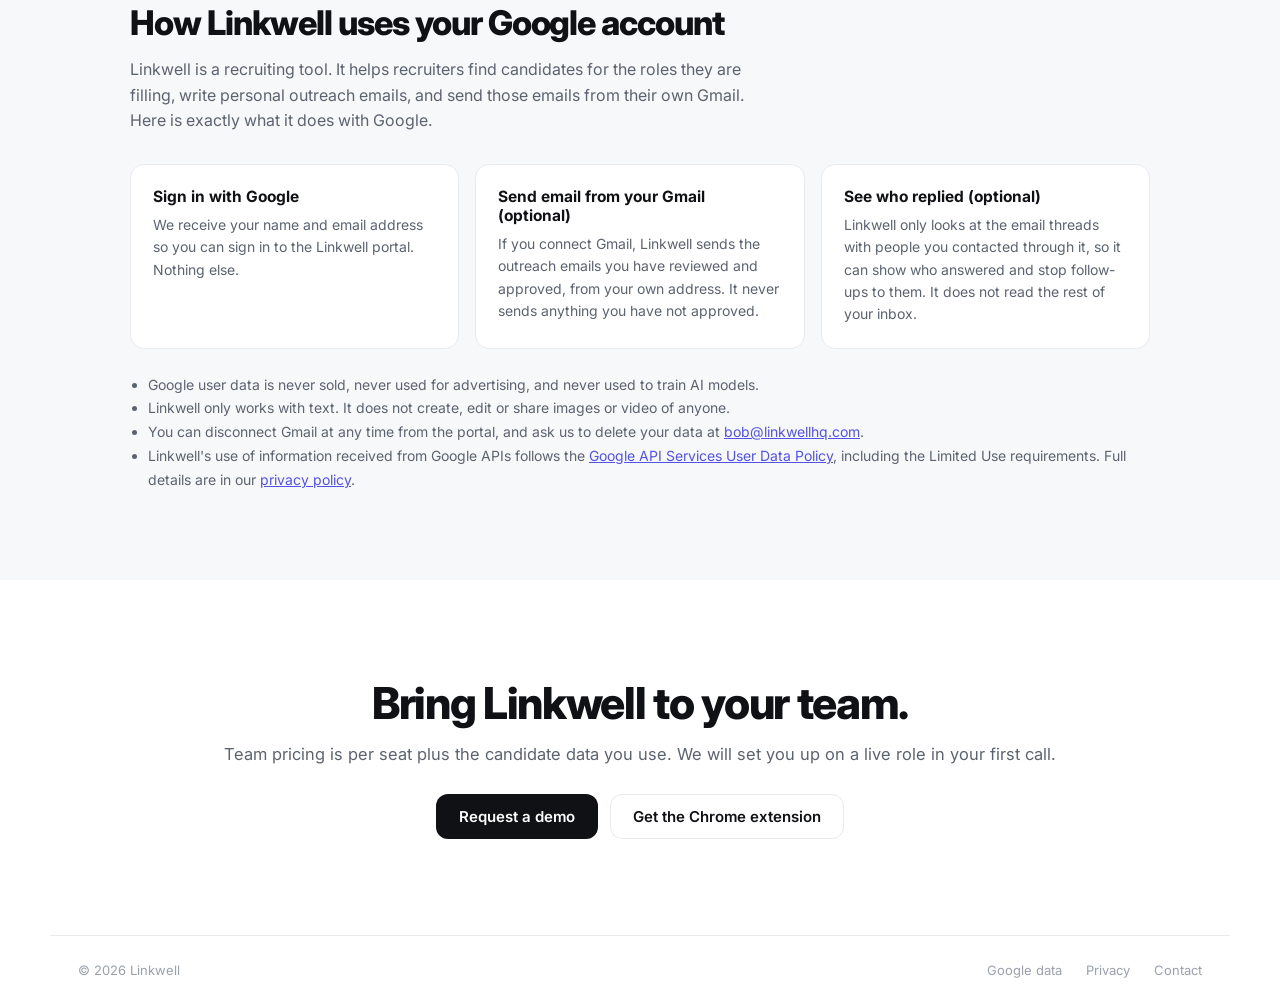
==== commit ba998434: "Homepage: plain section on how Linkwell uses Google sign-in and Gmail Co-Authored-By: Claude Opus 5." ====
--- a/index.html
+++ b/index.html
@@ -485,6 +485,18 @@
     .flow-art { max-width: 420px; }
   }
 
+
+  .gdata { border-top: 1px solid var(--line); padding: 88px 28px; background: var(--bg-soft); }
+  .gdata-inner { max-width: 1020px; margin: 0 auto; }
+  .gdata h2 { font-size: clamp(26px, 3.6vw, 34px); font-weight: 800; letter-spacing: -0.03em; margin-bottom: 14px; }
+  .gdata .lede { color: var(--ink-soft); font-size: 16px; max-width: 640px; line-height: 1.6; margin-bottom: 30px; }
+  .gdata-grid { display: grid; grid-template-columns: repeat(3, 1fr); gap: 16px; }
+  .gdata-card { background: #fff; border: 1px solid var(--line); border-radius: 14px; padding: 22px; }
+  .gdata-card h3 { font-size: 15.5px; font-weight: 700; margin-bottom: 8px; }
+  .gdata-card p { font-size: 14px; color: var(--ink-soft); line-height: 1.6; }
+  .gdata-rules { margin: 24px 0 0; padding-left: 18px; color: var(--ink-soft); font-size: 14px; line-height: 1.7; }
+  .gdata-rules a { color: var(--accent); }
+  @media (max-width: 820px) { .gdata-grid { grid-template-columns: 1fr; } }
   /* Demo request modal */
   .demo-overlay { position: fixed; inset: 0; background: rgba(16,17,20,.45); display: none; align-items: center; justify-content: center; padding: 16px; z-index: 50; }
   .demo-overlay.open { display: flex; }
@@ -687,6 +699,33 @@
   </div>
 </section>
 
+<section class="gdata" id="google-data">
+  <div class="gdata-inner">
+    <h2>How Linkwell uses your Google account</h2>
+    <p class="lede">Linkwell is a recruiting tool. It helps recruiters find candidates for the roles they are filling, write personal outreach emails, and send those emails from their own Gmail. Here is exactly what it does with Google.</p>
+    <div class="gdata-grid">
+      <div class="gdata-card">
+        <h3>Sign in with Google</h3>
+        <p>We receive your name and email address so you can sign in to the Linkwell portal. Nothing else.</p>
+      </div>
+      <div class="gdata-card">
+        <h3>Send email from your Gmail (optional)</h3>
+        <p>If you connect Gmail, Linkwell sends the outreach emails you have reviewed and approved, from your own address. It never sends anything you have not approved.</p>
+      </div>
+      <div class="gdata-card">
+        <h3>See who replied (optional)</h3>
+        <p>Linkwell only looks at the email threads with people you contacted through it, so it can show who answered and stop follow-ups to them. It does not read the rest of your inbox.</p>
+      </div>
+    </div>
+    <ul class="gdata-rules">
+      <li>Google user data is never sold, never used for advertising, and never used to train AI models.</li>
+      <li>Linkwell only works with text. It does not create, edit or share images or video of anyone.</li>
+      <li>You can disconnect Gmail at any time from the portal, and ask us to delete your data at <a href="mailto:bob@linkwellhq.com">bob@linkwellhq.com</a>.</li>
+      <li>Linkwell's use of information received from Google APIs follows the <a href="https://developers.google.com/terms/api-services-user-data-policy" target="_blank" rel="noopener">Google API Services User Data Policy</a>, including the Limited Use requirements. Full details are in our <a href="/privacy">privacy policy</a>.</li>
+    </ul>
+  </div>
+</section>
+
 <section class="final" id="pricing">
   <h2>Bring Linkwell to your team.</h2>
   <p>Team pricing is per seat plus the candidate data you use. We will set you up on a live role in your first call.</p>
@@ -699,9 +738,9 @@
 <footer>
   <span>&copy; 2026 Linkwell</span>
   <span>
+    <a href="#google-data">Google data</a>
     <a href="/privacy">Privacy</a>
-    <a href="#">Terms</a>
-    <a href="#">Contact</a>
+    <a href="mailto:bob@linkwellhq.com">Contact</a>
   </span>
 </footer>
 
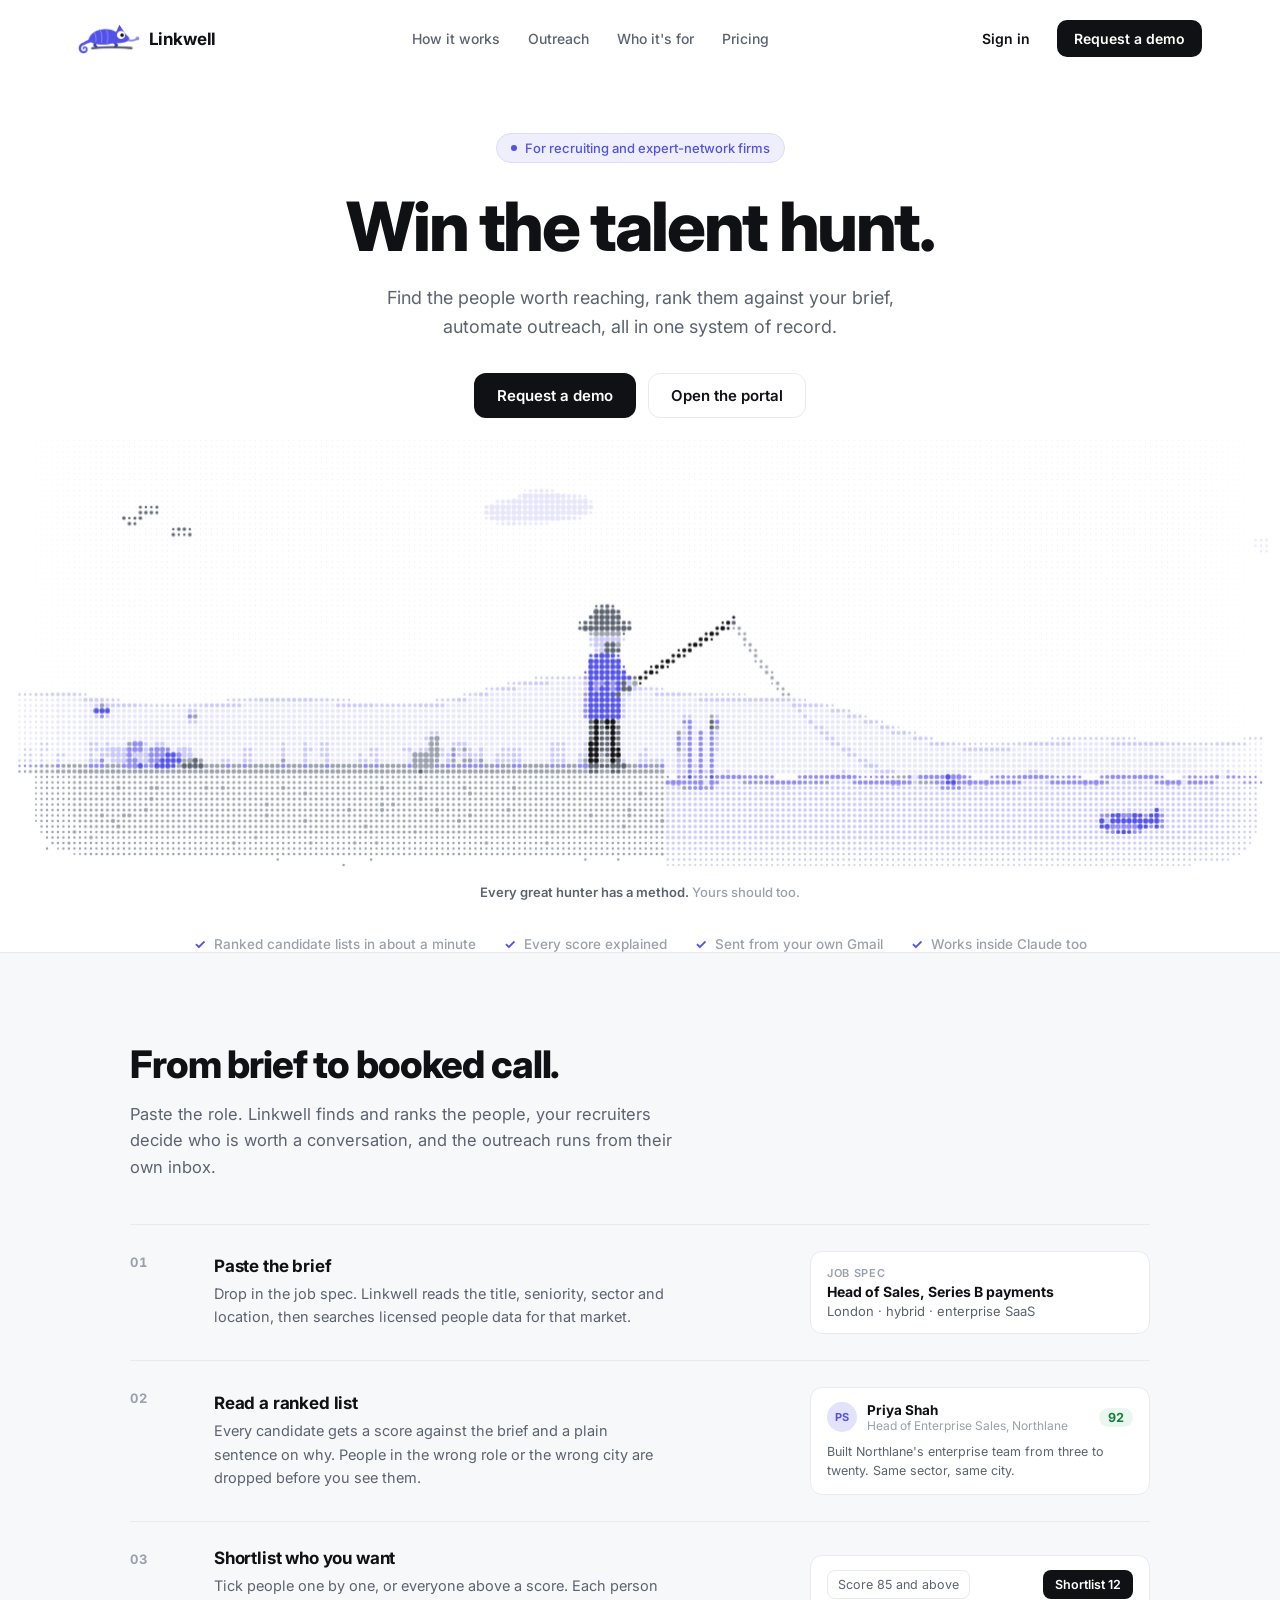
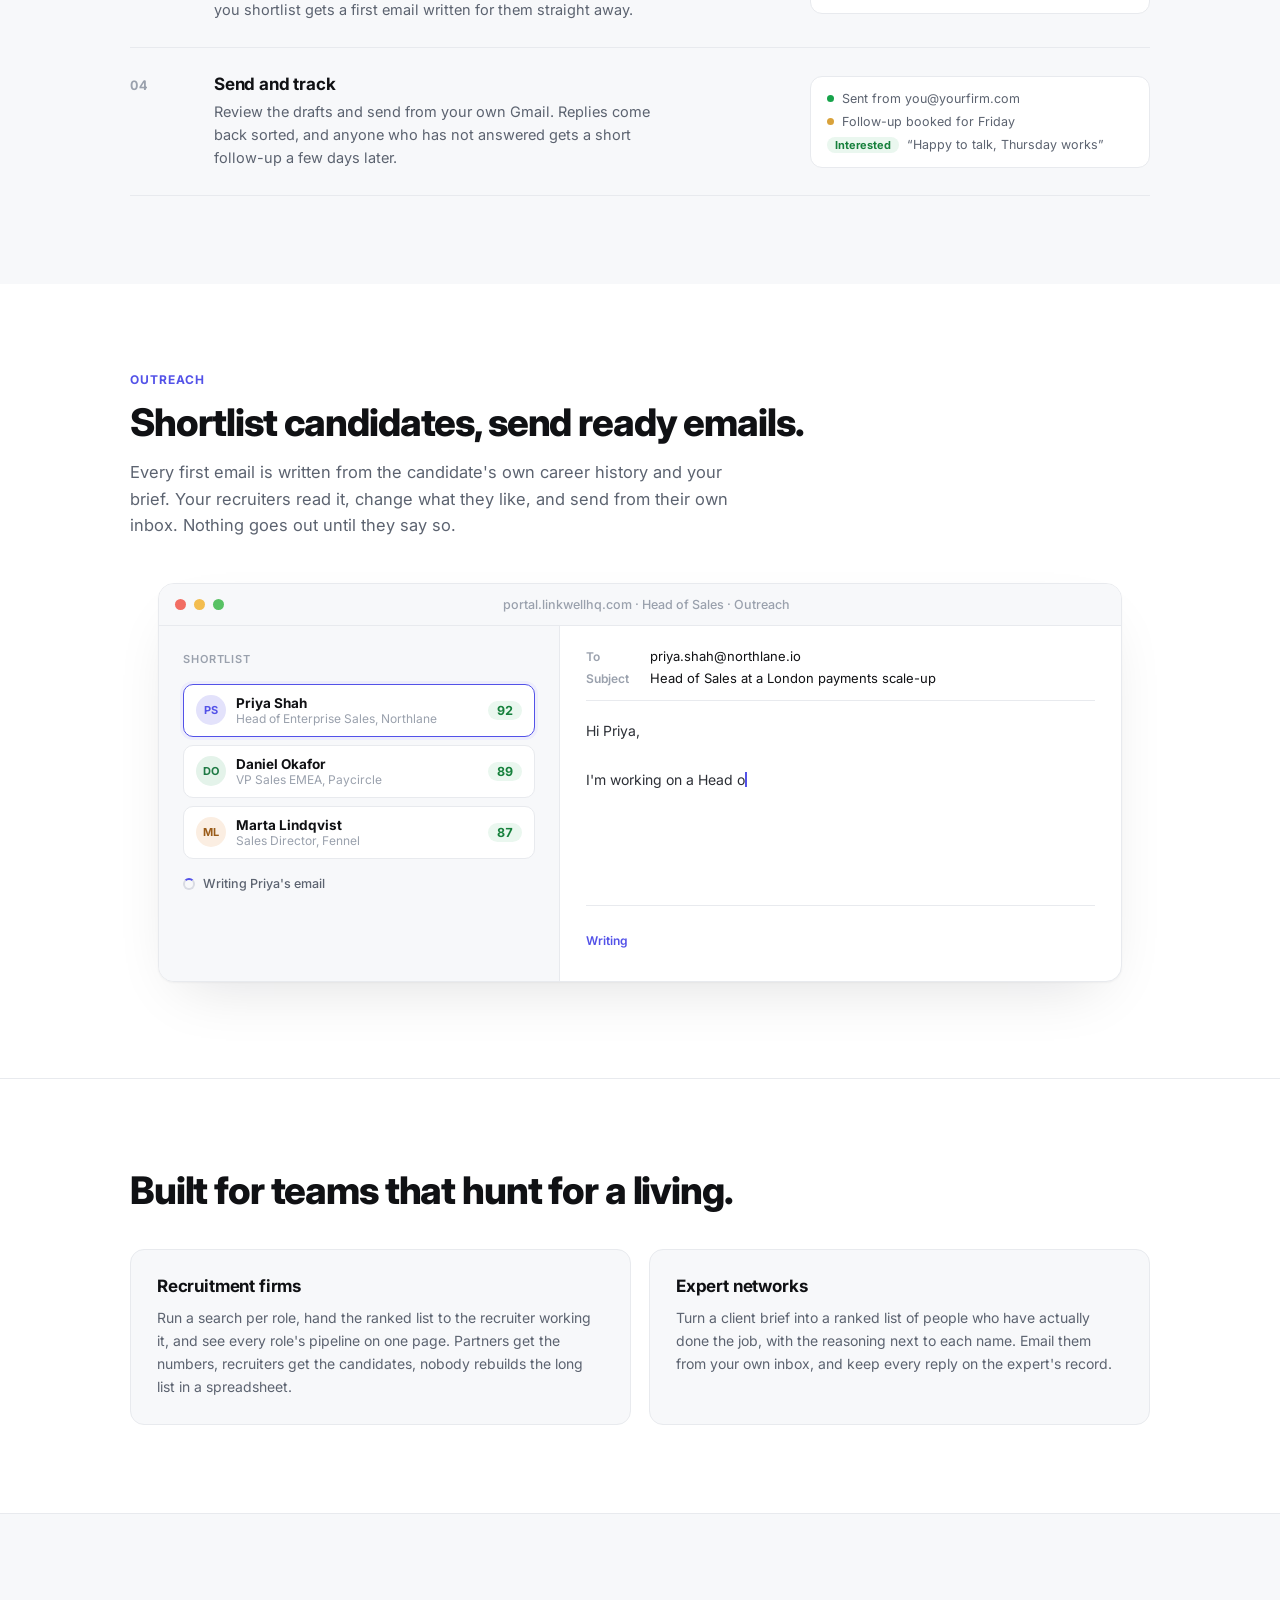
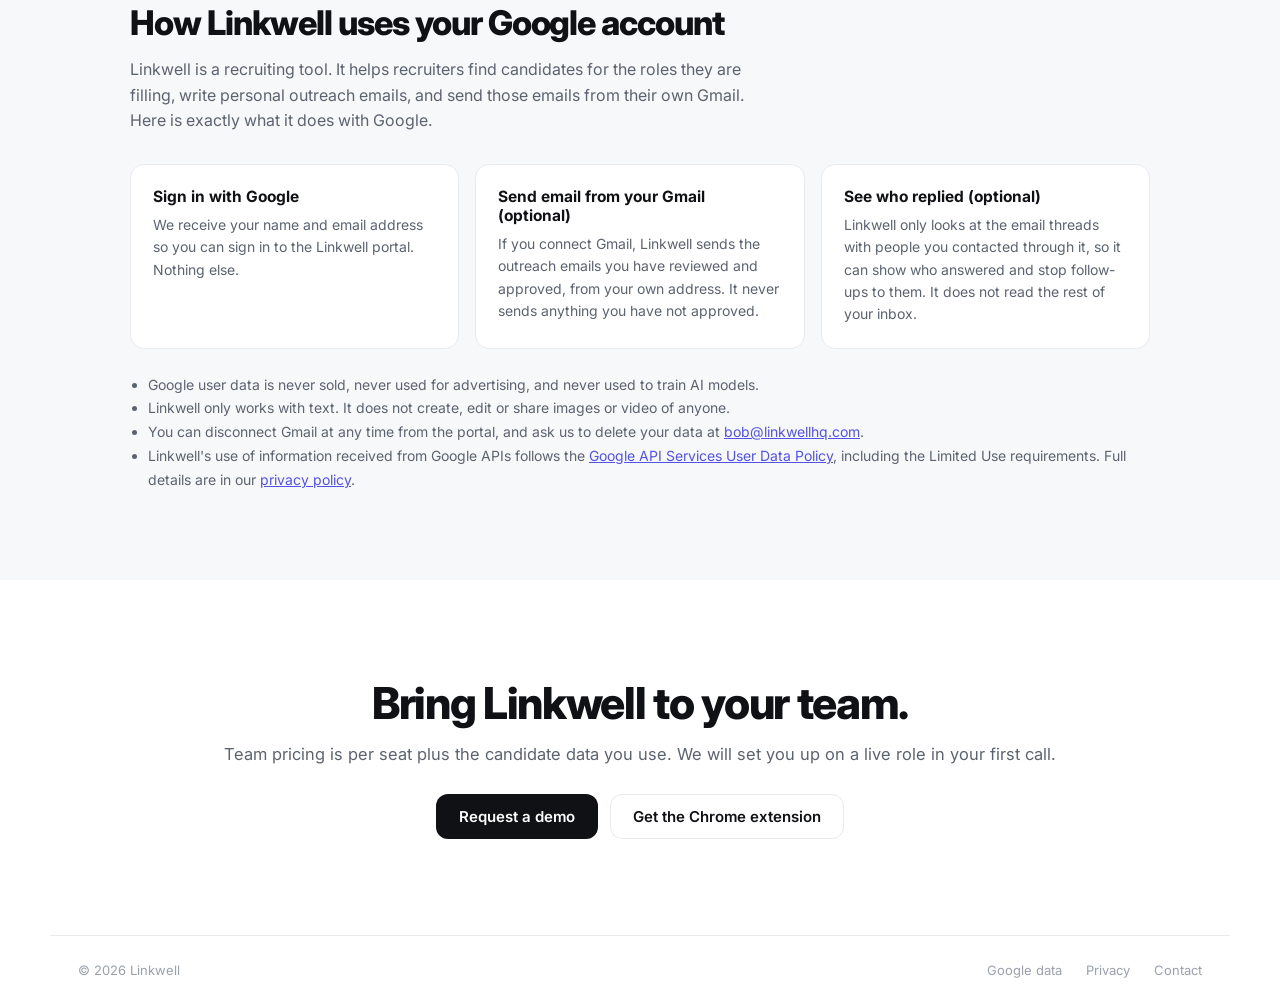
==== commit ce49ca0d: "Lead form one question at a time: business owner, people to reach, what the business does, who, how " ====
--- a/index.html
+++ b/index.html
@@ -517,6 +517,19 @@
   .demo-done { text-align: center; padding: 18px 4px 6px; display: none; }
   .demo-done .tick { width: 48px; height: 48px; border-radius: 999px; background: var(--accent-soft); color: var(--accent); display: grid; place-items: center; font-size: 24px; font-weight: 700; margin: 0 auto 14px; }
   @media (max-width: 480px) { .demo-form .two { grid-template-columns: 1fr; } .demo-modal { padding: 22px; } }
+  /* Step-by-step lead form: easy one-tap questions first, contact details last */
+  .step-count { font-size: 12px; font-weight: 600; color: var(--ink-faint); letter-spacing: .04em; margin-bottom: 10px; }
+  .lf-step h3 { margin-bottom: 18px; padding-right: 28px; }
+  .lf-step h3:focus { outline: none; }
+  .lf-step .lead { margin-top: -10px; }
+  .choices { display: grid; grid-template-columns: 1fr 1fr; gap: 10px; }
+  .choices-col { grid-template-columns: 1fr; }
+  .choice { font: inherit; font-size: 15px; font-weight: 600; text-align: left; padding: 14px 16px; border: 1px solid var(--line); border-radius: 12px; background: #fff; color: var(--ink); cursor: pointer; }
+  .choice:hover { border-color: var(--accent); background: var(--accent-soft); }
+  .choice:focus-visible { outline: 2px solid var(--accent); outline-offset: 2px; }
+  .choice.picked { border-color: var(--accent); background: var(--accent-soft); color: var(--accent); }
+  .step-back { margin-top: 14px; border: 0; background: none; font: inherit; font-size: 13px; color: var(--ink-soft); cursor: pointer; padding: 4px 0; }
+  .step-back:hover { color: var(--ink); }
   @media (prefers-reduced-motion: reduce) {
     .caret, .spinner { animation: none !important; }
   }
@@ -810,22 +823,60 @@
   <div class="demo-modal">
     <button class="demo-close" type="button" aria-label="Close" data-close>&times;</button>
     <form class="demo-form" id="demoForm" novalidate>
-      <h3 id="demoTitle">Request a demo</h3>
-      <p class="lead">Tell us a little about your team. We'll set you up on one of your live roles in the first call.</p>
-      <div class="two">
+      <p class="step-count" id="stepCount" aria-live="polite">1 of 6</p>
+
+      <div class="lf-step" data-step="1">
+        <h3 id="demoTitle" tabindex="-1">Are you a business owner?</h3>
+        <div class="choices" data-name="isOwner">
+          <button type="button" class="choice" data-value="Yes">Yes</button>
+          <button type="button" class="choice" data-value="No">No</button>
+        </div>
+      </div>
+
+      <div class="lf-step" data-step="2" hidden>
+        <h3 tabindex="-1">How many people are you trying to reach each month?</h3>
+        <div class="choices" data-name="reachPerMonth">
+          <button type="button" class="choice" data-value="Under 100">Under 100</button>
+          <button type="button" class="choice" data-value="100-500">100&ndash;500</button>
+          <button type="button" class="choice" data-value="500-2,000">500&ndash;2,000</button>
+          <button type="button" class="choice" data-value="2,000+">2,000+</button>
+        </div>
+      </div>
+
+      <div class="lf-step" data-step="3" hidden>
+        <h3 tabindex="-1">In one sentence, what does your business do?</h3>
+        <div class="row"><input id="dBusiness" name="business" maxlength="300" placeholder="e.g. We place software engineers at London start-ups" aria-label="What your business does"></div>
+        <button class="btn btn-dark btn-lg submit" type="button" data-next>Next</button>
+      </div>
+
+      <div class="lf-step" data-step="4" hidden>
+        <h3 tabindex="-1">Who do you need to reach?</h3>
+        <div class="row"><textarea id="dTargets" name="targets" maxlength="1000" placeholder="e.g. Senior backend engineers in London, or heads of procurement at UK retailers" aria-label="Who you need to reach"></textarea></div>
+        <button class="btn btn-dark btn-lg submit" type="button" data-next>Next</button>
+      </div>
+
+      <div class="lf-step" data-step="5" hidden>
+        <h3 tabindex="-1">How do you find them today?</h3>
+        <div class="choices choices-col" data-name="currentMethod">
+          <button type="button" class="choice" data-value="LinkedIn Recruiter or Sales Navigator">LinkedIn Recruiter or Sales Navigator</button>
+          <button type="button" class="choice" data-value="Another sourcing tool">Another sourcing tool</button>
+          <button type="button" class="choice" data-value="My own network and referrals">My own network and referrals</button>
+          <button type="button" class="choice" data-value="Not doing it yet">Not doing it yet</button>
+        </div>
+      </div>
+
+      <div class="lf-step" data-step="6" hidden>
+        <h3 tabindex="-1">Last step: where can we reach you?</h3>
+        <p class="lead">We'll run Linkwell on one of your live searches in the first call.</p>
         <div class="row"><label for="dName">Name</label><input id="dName" name="name" autocomplete="name" required></div>
-        <div class="row"><label for="dEmail">Work email</label><input id="dEmail" name="email" type="email" autocomplete="email" required></div>
-      </div>
-      <div class="two">
-        <div class="row"><label for="dCompany">Company</label><input id="dCompany" name="company" autocomplete="organization"></div>
-        <div class="row"><label for="dSize">Team size</label>
-          <select id="dSize" name="teamSize"><option value="">Select</option><option>1&ndash;5</option><option>6&ndash;20</option><option>21&ndash;100</option><option>100+</option></select>
-        </div>
-      </div>
-      <div class="row"><label for="dMsg">What roles or briefs are you working on? <span style="font-weight:400;color:var(--ink-faint)">(optional)</span></label><textarea id="dMsg" name="message"></textarea></div>
-      <input class="hp" name="website" tabindex="-1" autocomplete="off" aria-hidden="true">
-      <p class="demo-err" id="demoErr"></p>
-      <button class="btn btn-dark btn-lg submit" type="submit" id="demoSubmit">Request a demo</button>
+        <div class="row"><label for="dEmail">Email</label><input id="dEmail" name="email" type="email" autocomplete="email" required></div>
+        <div class="row"><label for="dPhone">Phone <span style="font-weight:400;color:var(--ink-faint)">(optional)</span></label><input id="dPhone" name="phone" type="tel" autocomplete="tel"></div>
+        <input class="hp" name="website" tabindex="-1" autocomplete="off" aria-hidden="true">
+        <p class="demo-err" id="demoErr"></p>
+        <button class="btn btn-dark btn-lg submit" type="submit" id="demoSubmit">Book my demo</button>
+      </div>
+
+      <button type="button" class="step-back" id="stepBack" hidden>&larr; Back</button>
     </form>
     <div class="demo-done" id="demoDone">
       <div class="tick">&#10003;</div>
@@ -845,26 +896,54 @@
     if (e) e.preventDefault();
     lastFocus = document.activeElement;
     overlay.classList.add('open'); document.body.style.overflow = 'hidden';
-    setTimeout(function () { var f = document.getElementById('dName'); if (f && form.style.display !== 'none') f.focus(); }, 30);
+    setTimeout(function () { var f = form.querySelector('.lf-step:not([hidden]) h3'); if (f && form.style.display !== 'none') f.focus(); }, 30);
   }
   function close() { overlay.classList.remove('open'); document.body.style.overflow = ''; if (lastFocus) lastFocus.focus(); }
   document.querySelectorAll('[data-demo]').forEach(function (a) { a.addEventListener('click', open); });
   overlay.addEventListener('click', function (e) { if (e.target === overlay || e.target.hasAttribute('data-close')) close(); });
   document.addEventListener('keydown', function (e) { if (e.key === 'Escape' && overlay.classList.contains('open')) close(); });
   if (location.hash === '#demo') open();
+  // One question at a time. Tapping an answer moves on; typed answers move on with Next or Enter.
+  var steps = [].slice.call(form.querySelectorAll('.lf-step')), back = document.getElementById('stepBack'), count = document.getElementById('stepCount');
+  var answers = {}, at = 0;
+  function show(i) {
+    at = i;
+    steps.forEach(function (s, n) { s.hidden = n !== i; });
+    back.hidden = i === 0; count.textContent = (i + 1) + ' of ' + steps.length;
+    var f = steps[i].querySelector('input:not(.hp), textarea, .choice.picked, h3');
+    if (f) setTimeout(function () { f.focus(); }, 30);
+  }
+  function next() {
+    try { if (window.posthog) posthog.capture('lead_form_step', { step: at + 1 }); } catch (x) {}
+    if (at < steps.length - 1) show(at + 1);
+  }
+  form.querySelectorAll('.choices').forEach(function (group) {
+    group.addEventListener('click', function (e) {
+      var b = e.target.closest('.choice'); if (!b) return;
+      group.querySelectorAll('.choice').forEach(function (c) { c.classList.toggle('picked', c === b); });
+      answers[group.getAttribute('data-name')] = b.getAttribute('data-value');
+      setTimeout(next, 160);
+    });
+  });
+  form.querySelectorAll('[data-next]').forEach(function (b) { b.addEventListener('click', next); });
+  form.addEventListener('keydown', function (e) {
+    if (e.key === 'Enter' && e.target.tagName === 'INPUT' && at < steps.length - 1) { e.preventDefault(); next(); }
+  });
+  back.addEventListener('click', function () { if (at > 0) show(at - 1); });
   form.addEventListener('submit', function (e) {
     e.preventDefault();
     var data = {}; new FormData(form).forEach(function (v, k) { data[k] = v; });
+    for (var k in answers) data[k] = answers[k];
     err.style.display = 'none';
-    if (!data.name || !/^[^\s@]+@[^\s@]+\.[^\s@]+$/.test(data.email || '')) { err.textContent = 'Please add your name and a valid work email.'; err.style.display = 'block'; return; }
+    if (!data.name || !/^[^\s@]+@[^\s@]+\.[^\s@]+$/.test(data.email || '')) { err.textContent = 'Please add your name and a valid email.'; err.style.display = 'block'; return; }
     btn.disabled = true; btn.textContent = 'Sending...';
     fetch('https://gmail-ai-backend.vercel.app/api/demo-request', { method: 'POST', headers: { 'Content-Type': 'application/json' }, body: JSON.stringify(data) })
       .then(function (r) { return r.json().catch(function () { return {}; }).then(function (j) { if (!r.ok) throw new Error(j.error || 'Something went wrong.'); }); })
       .then(function () {
         form.style.display = 'none'; done.style.display = 'block';
-        try { if (window.posthog) { posthog.identify(data.email, { email: data.email, name: data.name, company: data.company }); posthog.capture('demo_requested', { company: data.company, team_size: data.teamSize }); } } catch (x) {}
+        try { if (window.posthog) { posthog.identify(data.email, { email: data.email, name: data.name }); posthog.capture('demo_requested', { is_owner: data.isOwner, reach_per_month: data.reachPerMonth, current_method: data.currentMethod }); } } catch (x) {}
       })
-      .catch(function (x) { err.textContent = x.message + ' You can also email bob.bryden88@gmail.com.'; err.style.display = 'block'; btn.disabled = false; btn.textContent = 'Request a demo'; });
+      .catch(function (x) { err.textContent = x.message + ' You can also email bob.bryden88@gmail.com.'; err.style.display = 'block'; btn.disabled = false; btn.textContent = 'Book my demo'; });
   });
 })();
 </script>
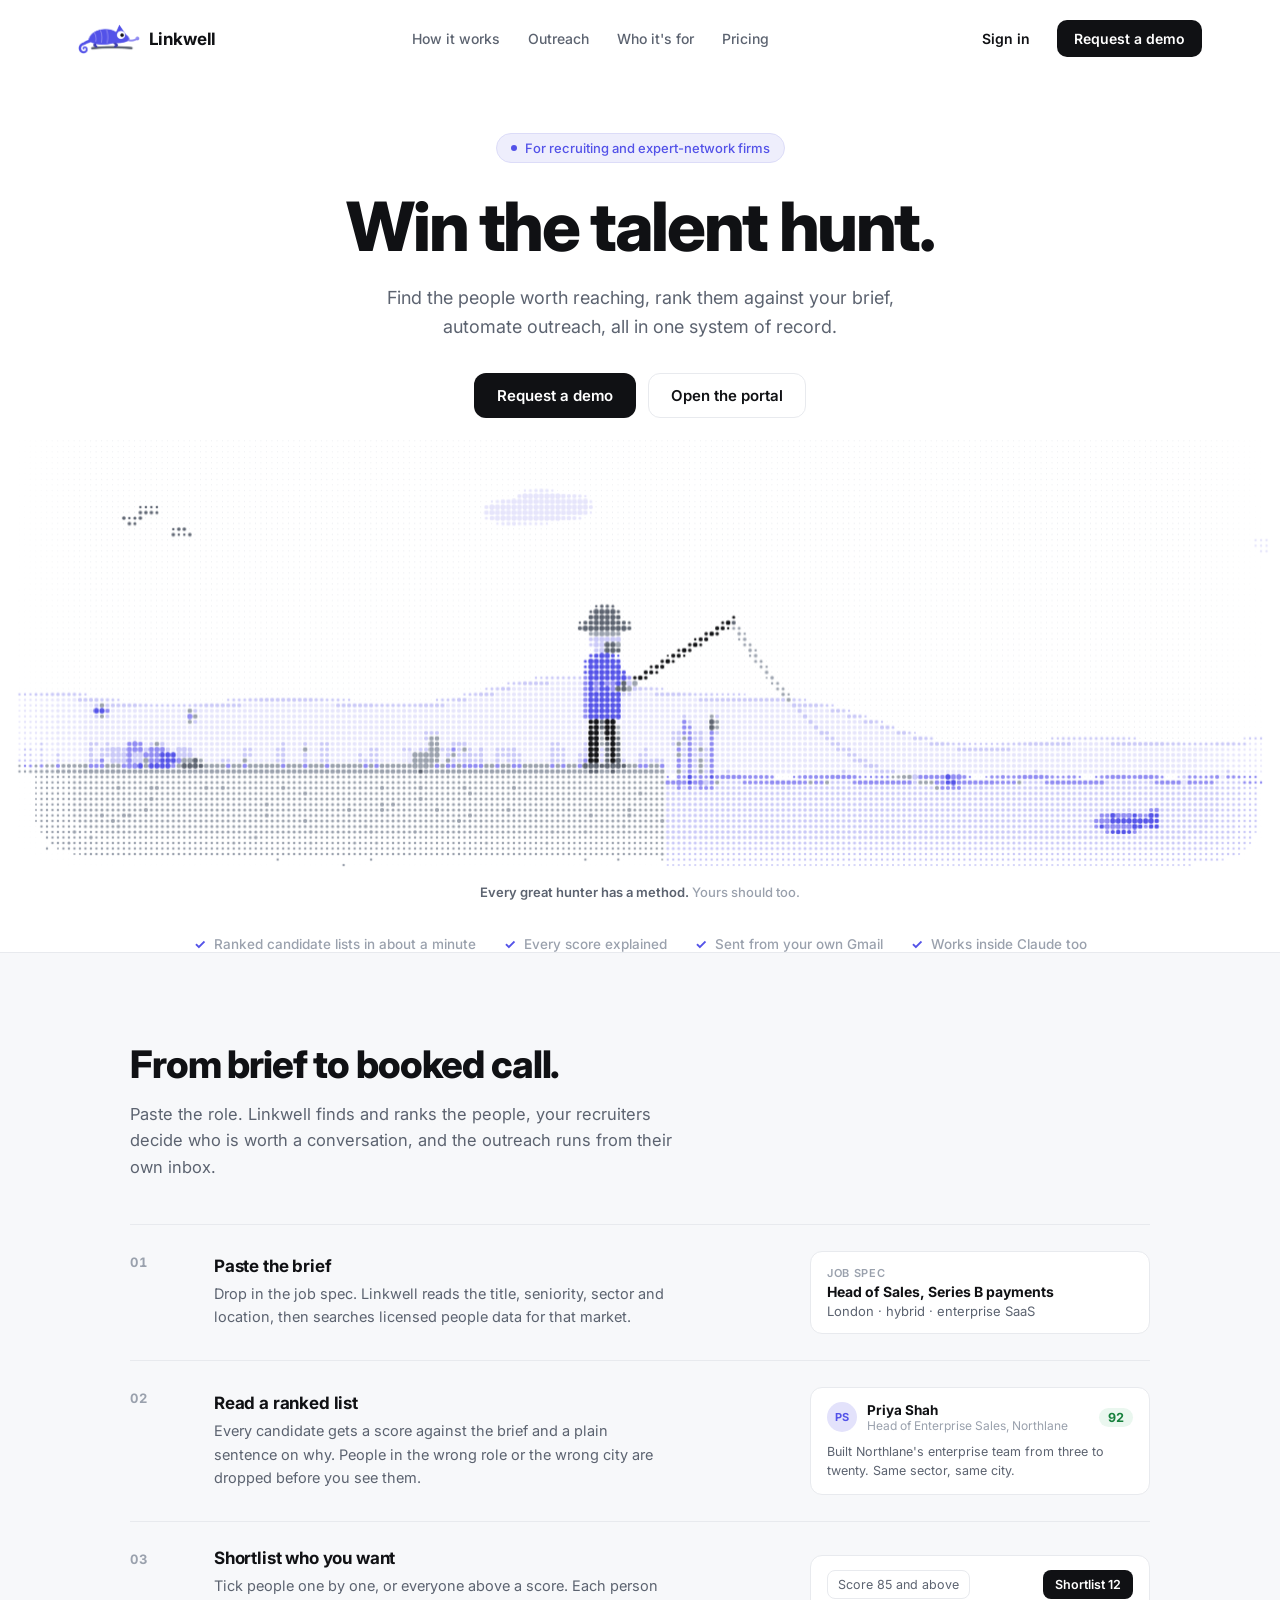
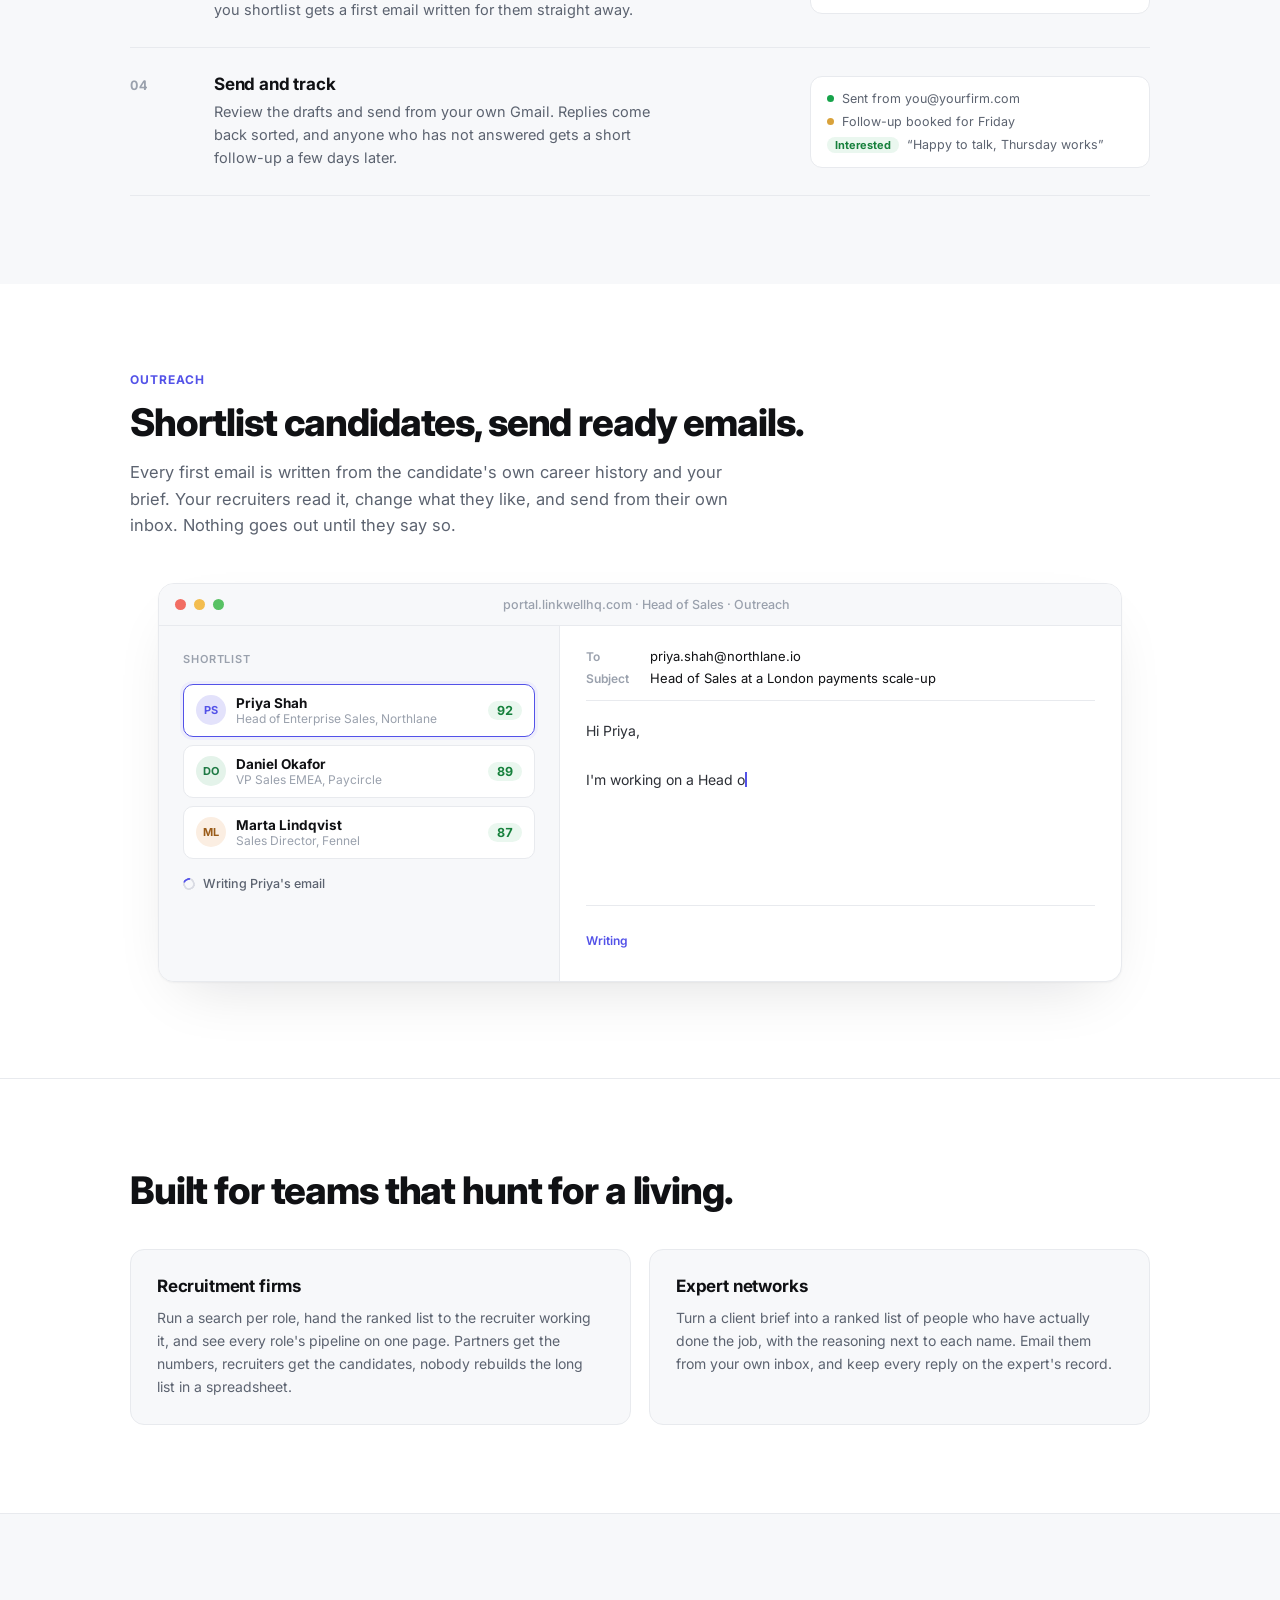
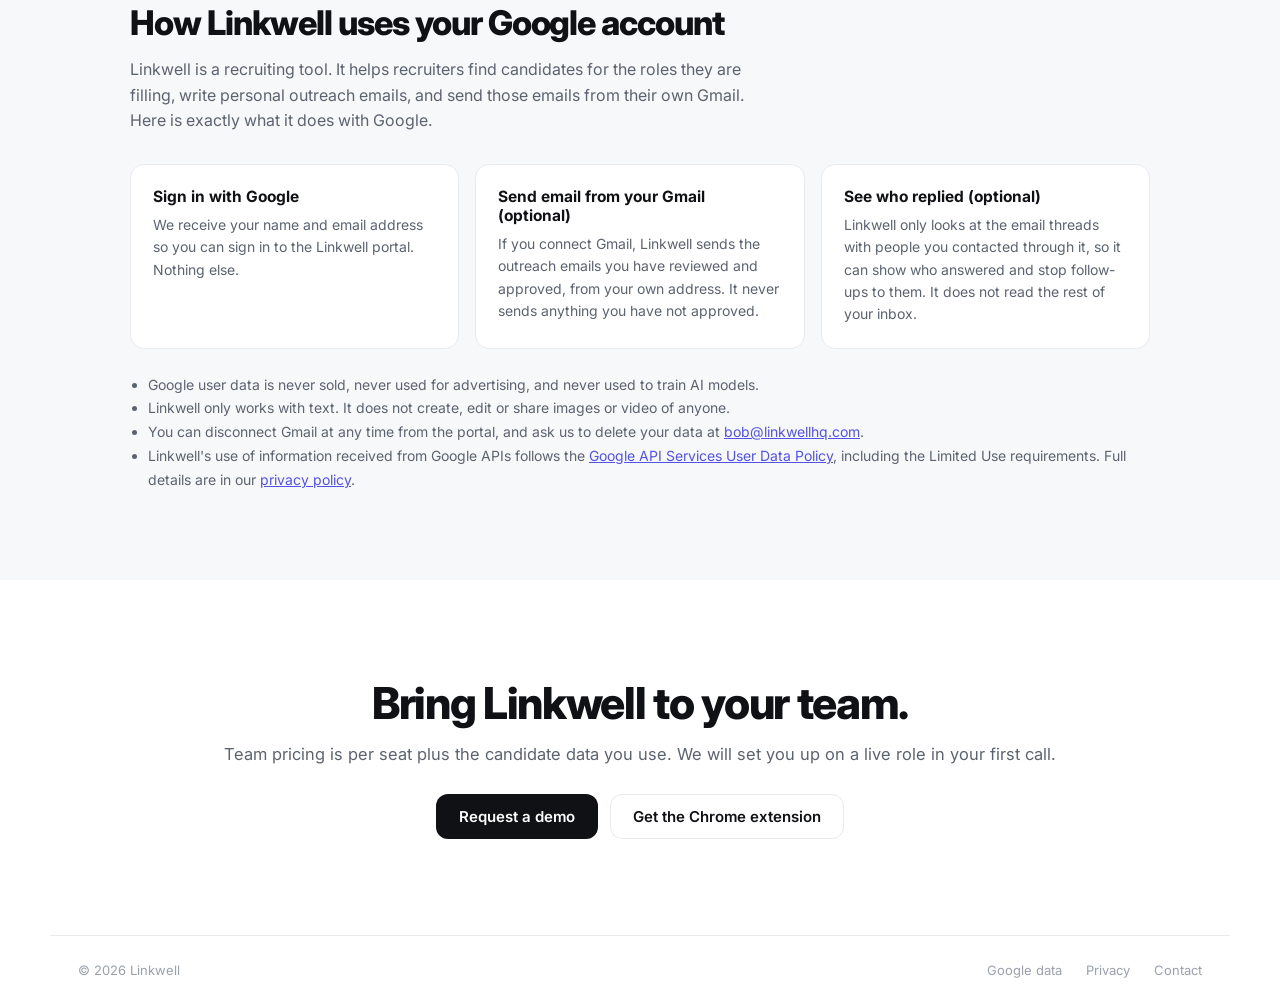
==== commit 72ef7b4a: "Add LinkedIn/social preview image and Open Graph tags Co-Authored-By: Claude Opus 5.5 <noreply@anthr" ====
--- a/index.html
+++ b/index.html
@@ -6,6 +6,15 @@
 <link rel="icon" type="image/png" href="/favicon.png">
 <title>Linkwell. Win the talent hunt.</title>
 <meta name="description" content="Linkwell finds the people worth reaching for a role, ranks them against your brief, and helps your recruiters reach out from LinkedIn. One system of record for recruiting and expert-network teams.">
+<meta property="og:type" content="website">
+<meta property="og:url" content="https://linkwellhq.com/">
+<meta property="og:title" content="Linkwell. Win the talent hunt.">
+<meta property="og:description" content="Candidate sourcing and outreach for recruiters. Paste a job spec, get a ranked shortlist with contact details, and reach out from one place.">
+<meta property="og:image" content="https://linkwellhq.com/og-image.png">
+<meta property="og:image:width" content="1200">
+<meta property="og:image:height" content="627">
+<meta name="twitter:card" content="summary_large_image">
+<meta name="twitter:image" content="https://linkwellhq.com/og-image.png">
 <link rel="preconnect" href="https://fonts.googleapis.com">
 <link href="https://fonts.googleapis.com/css2?family=Inter:wght@400;500;600;700;800&display=swap" rel="stylesheet">
 <style>
@@ -517,19 +526,6 @@
   .demo-done { text-align: center; padding: 18px 4px 6px; display: none; }
   .demo-done .tick { width: 48px; height: 48px; border-radius: 999px; background: var(--accent-soft); color: var(--accent); display: grid; place-items: center; font-size: 24px; font-weight: 700; margin: 0 auto 14px; }
   @media (max-width: 480px) { .demo-form .two { grid-template-columns: 1fr; } .demo-modal { padding: 22px; } }
-  /* Step-by-step lead form: easy one-tap questions first, contact details last */
-  .step-count { font-size: 12px; font-weight: 600; color: var(--ink-faint); letter-spacing: .04em; margin-bottom: 10px; }
-  .lf-step h3 { margin-bottom: 18px; padding-right: 28px; }
-  .lf-step h3:focus { outline: none; }
-  .lf-step .lead { margin-top: -10px; }
-  .choices { display: grid; grid-template-columns: 1fr 1fr; gap: 10px; }
-  .choices-col { grid-template-columns: 1fr; }
-  .choice { font: inherit; font-size: 15px; font-weight: 600; text-align: left; padding: 14px 16px; border: 1px solid var(--line); border-radius: 12px; background: #fff; color: var(--ink); cursor: pointer; }
-  .choice:hover { border-color: var(--accent); background: var(--accent-soft); }
-  .choice:focus-visible { outline: 2px solid var(--accent); outline-offset: 2px; }
-  .choice.picked { border-color: var(--accent); background: var(--accent-soft); color: var(--accent); }
-  .step-back { margin-top: 14px; border: 0; background: none; font: inherit; font-size: 13px; color: var(--ink-soft); cursor: pointer; padding: 4px 0; }
-  .step-back:hover { color: var(--ink); }
   @media (prefers-reduced-motion: reduce) {
     .caret, .spinner { animation: none !important; }
   }
@@ -823,60 +819,22 @@
   <div class="demo-modal">
     <button class="demo-close" type="button" aria-label="Close" data-close>&times;</button>
     <form class="demo-form" id="demoForm" novalidate>
-      <p class="step-count" id="stepCount" aria-live="polite">1 of 6</p>
-
-      <div class="lf-step" data-step="1">
-        <h3 id="demoTitle" tabindex="-1">Are you a business owner?</h3>
-        <div class="choices" data-name="isOwner">
-          <button type="button" class="choice" data-value="Yes">Yes</button>
-          <button type="button" class="choice" data-value="No">No</button>
-        </div>
+      <h3 id="demoTitle">Request a demo</h3>
+      <p class="lead">Tell us a little about your team. We'll set you up on one of your live roles in the first call.</p>
+      <div class="two">
+        <div class="row"><label for="dName">Name</label><input id="dName" name="name" autocomplete="name" required></div>
+        <div class="row"><label for="dEmail">Work email</label><input id="dEmail" name="email" type="email" autocomplete="email" required></div>
       </div>
-
-      <div class="lf-step" data-step="2" hidden>
-        <h3 tabindex="-1">How many people are you trying to reach each month?</h3>
-        <div class="choices" data-name="reachPerMonth">
-          <button type="button" class="choice" data-value="Under 100">Under 100</button>
-          <button type="button" class="choice" data-value="100-500">100&ndash;500</button>
-          <button type="button" class="choice" data-value="500-2,000">500&ndash;2,000</button>
-          <button type="button" class="choice" data-value="2,000+">2,000+</button>
+      <div class="two">
+        <div class="row"><label for="dCompany">Company</label><input id="dCompany" name="company" autocomplete="organization"></div>
+        <div class="row"><label for="dSize">Team size</label>
+          <select id="dSize" name="teamSize"><option value="">Select</option><option>1&ndash;5</option><option>6&ndash;20</option><option>21&ndash;100</option><option>100+</option></select>
         </div>
       </div>
-
-      <div class="lf-step" data-step="3" hidden>
-        <h3 tabindex="-1">In one sentence, what does your business do?</h3>
-        <div class="row"><input id="dBusiness" name="business" maxlength="300" placeholder="e.g. We place software engineers at London start-ups" aria-label="What your business does"></div>
-        <button class="btn btn-dark btn-lg submit" type="button" data-next>Next</button>
-      </div>
-
-      <div class="lf-step" data-step="4" hidden>
-        <h3 tabindex="-1">Who do you need to reach?</h3>
-        <div class="row"><textarea id="dTargets" name="targets" maxlength="1000" placeholder="e.g. Senior backend engineers in London, or heads of procurement at UK retailers" aria-label="Who you need to reach"></textarea></div>
-        <button class="btn btn-dark btn-lg submit" type="button" data-next>Next</button>
-      </div>
-
-      <div class="lf-step" data-step="5" hidden>
-        <h3 tabindex="-1">How do you find them today?</h3>
-        <div class="choices choices-col" data-name="currentMethod">
-          <button type="button" class="choice" data-value="LinkedIn Recruiter or Sales Navigator">LinkedIn Recruiter or Sales Navigator</button>
-          <button type="button" class="choice" data-value="Another sourcing tool">Another sourcing tool</button>
-          <button type="button" class="choice" data-value="My own network and referrals">My own network and referrals</button>
-          <button type="button" class="choice" data-value="Not doing it yet">Not doing it yet</button>
-        </div>
-      </div>
-
-      <div class="lf-step" data-step="6" hidden>
-        <h3 tabindex="-1">Last step: where can we reach you?</h3>
-        <p class="lead">We'll run Linkwell on one of your live searches in the first call.</p>
-        <div class="row"><label for="dName">Name</label><input id="dName" name="name" autocomplete="name" required></div>
-        <div class="row"><label for="dEmail">Email</label><input id="dEmail" name="email" type="email" autocomplete="email" required></div>
-        <div class="row"><label for="dPhone">Phone <span style="font-weight:400;color:var(--ink-faint)">(optional)</span></label><input id="dPhone" name="phone" type="tel" autocomplete="tel"></div>
-        <input class="hp" name="website" tabindex="-1" autocomplete="off" aria-hidden="true">
-        <p class="demo-err" id="demoErr"></p>
-        <button class="btn btn-dark btn-lg submit" type="submit" id="demoSubmit">Book my demo</button>
-      </div>
-
-      <button type="button" class="step-back" id="stepBack" hidden>&larr; Back</button>
+      <div class="row"><label for="dMsg">What roles or briefs are you working on? <span style="font-weight:400;color:var(--ink-faint)">(optional)</span></label><textarea id="dMsg" name="message"></textarea></div>
+      <input class="hp" name="website" tabindex="-1" autocomplete="off" aria-hidden="true">
+      <p class="demo-err" id="demoErr"></p>
+      <button class="btn btn-dark btn-lg submit" type="submit" id="demoSubmit">Request a demo</button>
     </form>
     <div class="demo-done" id="demoDone">
       <div class="tick">&#10003;</div>
@@ -896,54 +854,26 @@
     if (e) e.preventDefault();
     lastFocus = document.activeElement;
     overlay.classList.add('open'); document.body.style.overflow = 'hidden';
-    setTimeout(function () { var f = form.querySelector('.lf-step:not([hidden]) h3'); if (f && form.style.display !== 'none') f.focus(); }, 30);
+    setTimeout(function () { var f = document.getElementById('dName'); if (f && form.style.display !== 'none') f.focus(); }, 30);
   }
   function close() { overlay.classList.remove('open'); document.body.style.overflow = ''; if (lastFocus) lastFocus.focus(); }
   document.querySelectorAll('[data-demo]').forEach(function (a) { a.addEventListener('click', open); });
   overlay.addEventListener('click', function (e) { if (e.target === overlay || e.target.hasAttribute('data-close')) close(); });
   document.addEventListener('keydown', function (e) { if (e.key === 'Escape' && overlay.classList.contains('open')) close(); });
   if (location.hash === '#demo') open();
-  // One question at a time. Tapping an answer moves on; typed answers move on with Next or Enter.
-  var steps = [].slice.call(form.querySelectorAll('.lf-step')), back = document.getElementById('stepBack'), count = document.getElementById('stepCount');
-  var answers = {}, at = 0;
-  function show(i) {
-    at = i;
-    steps.forEach(function (s, n) { s.hidden = n !== i; });
-    back.hidden = i === 0; count.textContent = (i + 1) + ' of ' + steps.length;
-    var f = steps[i].querySelector('input:not(.hp), textarea, .choice.picked, h3');
-    if (f) setTimeout(function () { f.focus(); }, 30);
-  }
-  function next() {
-    try { if (window.posthog) posthog.capture('lead_form_step', { step: at + 1 }); } catch (x) {}
-    if (at < steps.length - 1) show(at + 1);
-  }
-  form.querySelectorAll('.choices').forEach(function (group) {
-    group.addEventListener('click', function (e) {
-      var b = e.target.closest('.choice'); if (!b) return;
-      group.querySelectorAll('.choice').forEach(function (c) { c.classList.toggle('picked', c === b); });
-      answers[group.getAttribute('data-name')] = b.getAttribute('data-value');
-      setTimeout(next, 160);
-    });
-  });
-  form.querySelectorAll('[data-next]').forEach(function (b) { b.addEventListener('click', next); });
-  form.addEventListener('keydown', function (e) {
-    if (e.key === 'Enter' && e.target.tagName === 'INPUT' && at < steps.length - 1) { e.preventDefault(); next(); }
-  });
-  back.addEventListener('click', function () { if (at > 0) show(at - 1); });
   form.addEventListener('submit', function (e) {
     e.preventDefault();
     var data = {}; new FormData(form).forEach(function (v, k) { data[k] = v; });
-    for (var k in answers) data[k] = answers[k];
     err.style.display = 'none';
-    if (!data.name || !/^[^\s@]+@[^\s@]+\.[^\s@]+$/.test(data.email || '')) { err.textContent = 'Please add your name and a valid email.'; err.style.display = 'block'; return; }
+    if (!data.name || !/^[^\s@]+@[^\s@]+\.[^\s@]+$/.test(data.email || '')) { err.textContent = 'Please add your name and a valid work email.'; err.style.display = 'block'; return; }
     btn.disabled = true; btn.textContent = 'Sending...';
     fetch('https://gmail-ai-backend.vercel.app/api/demo-request', { method: 'POST', headers: { 'Content-Type': 'application/json' }, body: JSON.stringify(data) })
       .then(function (r) { return r.json().catch(function () { return {}; }).then(function (j) { if (!r.ok) throw new Error(j.error || 'Something went wrong.'); }); })
       .then(function () {
         form.style.display = 'none'; done.style.display = 'block';
-        try { if (window.posthog) { posthog.identify(data.email, { email: data.email, name: data.name }); posthog.capture('demo_requested', { is_owner: data.isOwner, reach_per_month: data.reachPerMonth, current_method: data.currentMethod }); } } catch (x) {}
+        try { if (window.posthog) { posthog.identify(data.email, { email: data.email, name: data.name, company: data.company }); posthog.capture('demo_requested', { company: data.company, team_size: data.teamSize }); } } catch (x) {}
       })
-      .catch(function (x) { err.textContent = x.message + ' You can also email bob.bryden88@gmail.com.'; err.style.display = 'block'; btn.disabled = false; btn.textContent = 'Book my demo'; });
+      .catch(function (x) { err.textContent = x.message + ' You can also email bob.bryden88@gmail.com.'; err.style.display = 'block'; btn.disabled = false; btn.textContent = 'Request a demo'; });
   });
 })();
 </script>
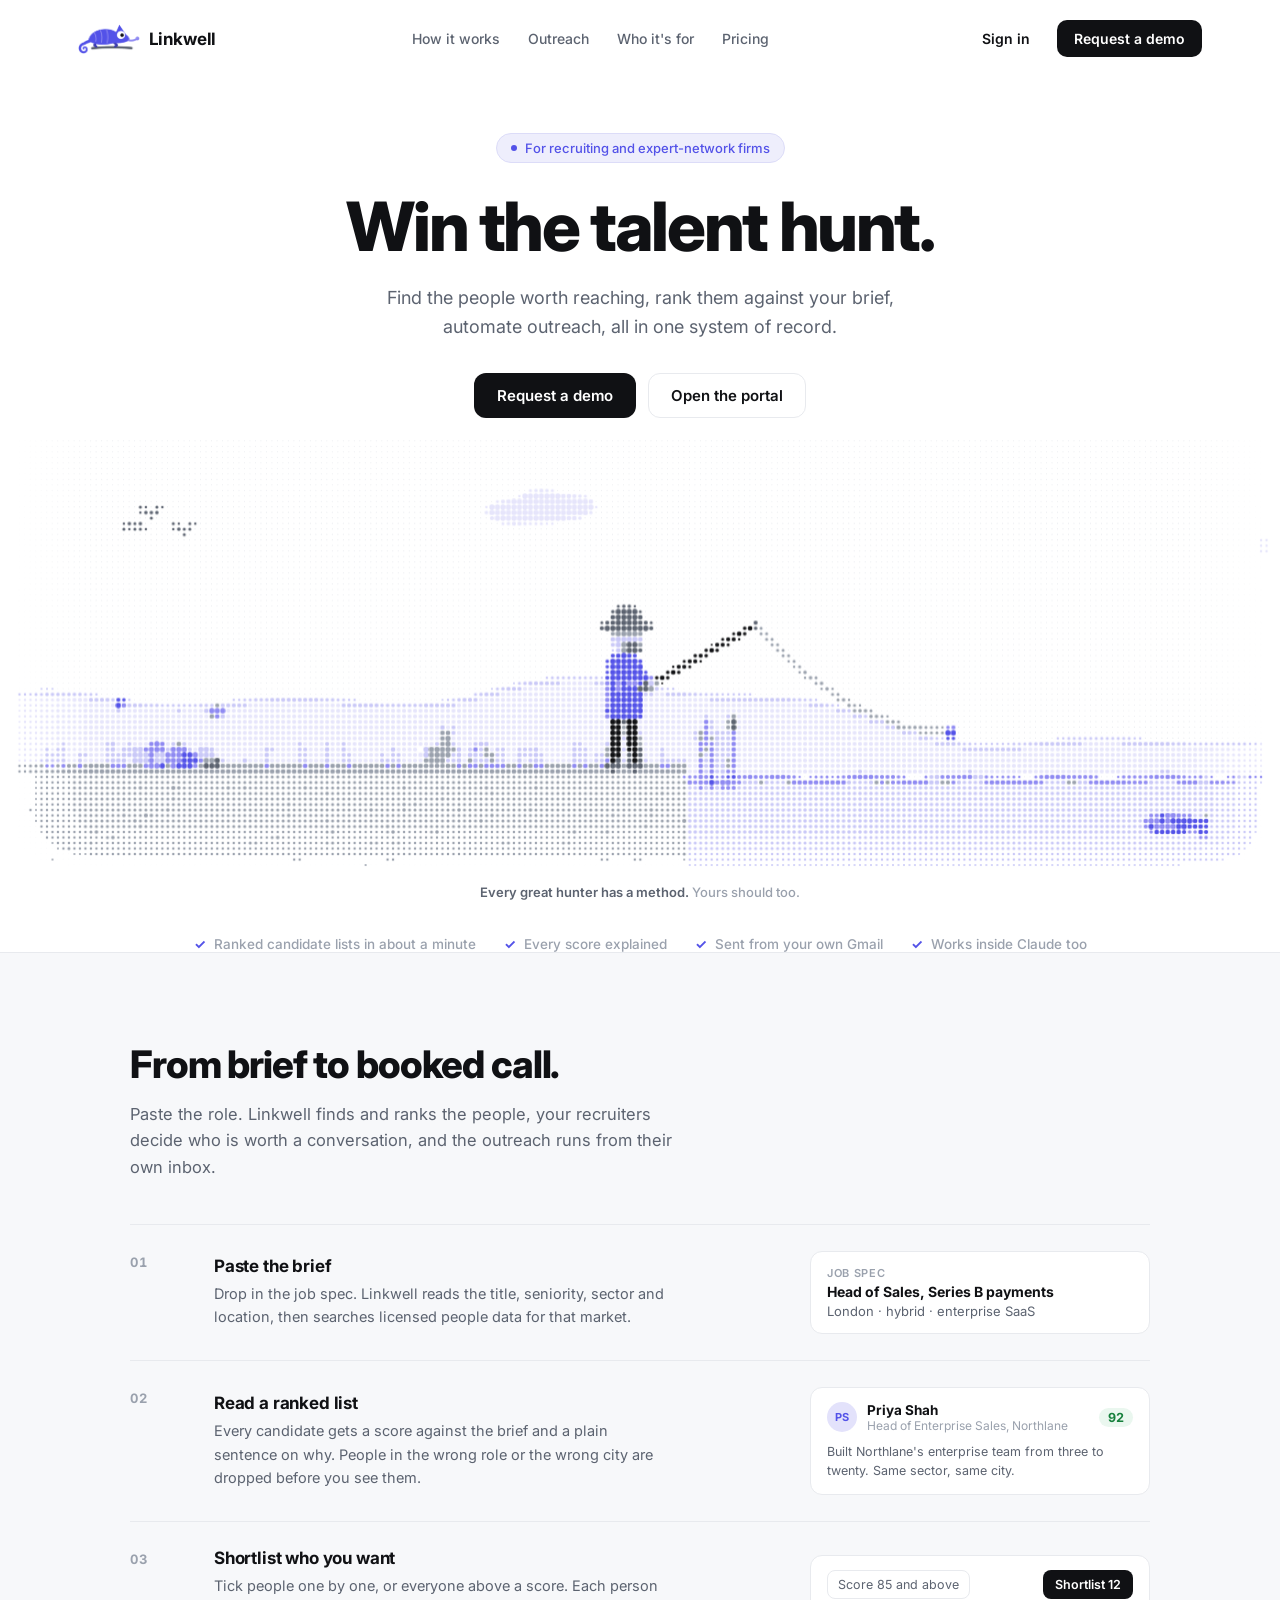
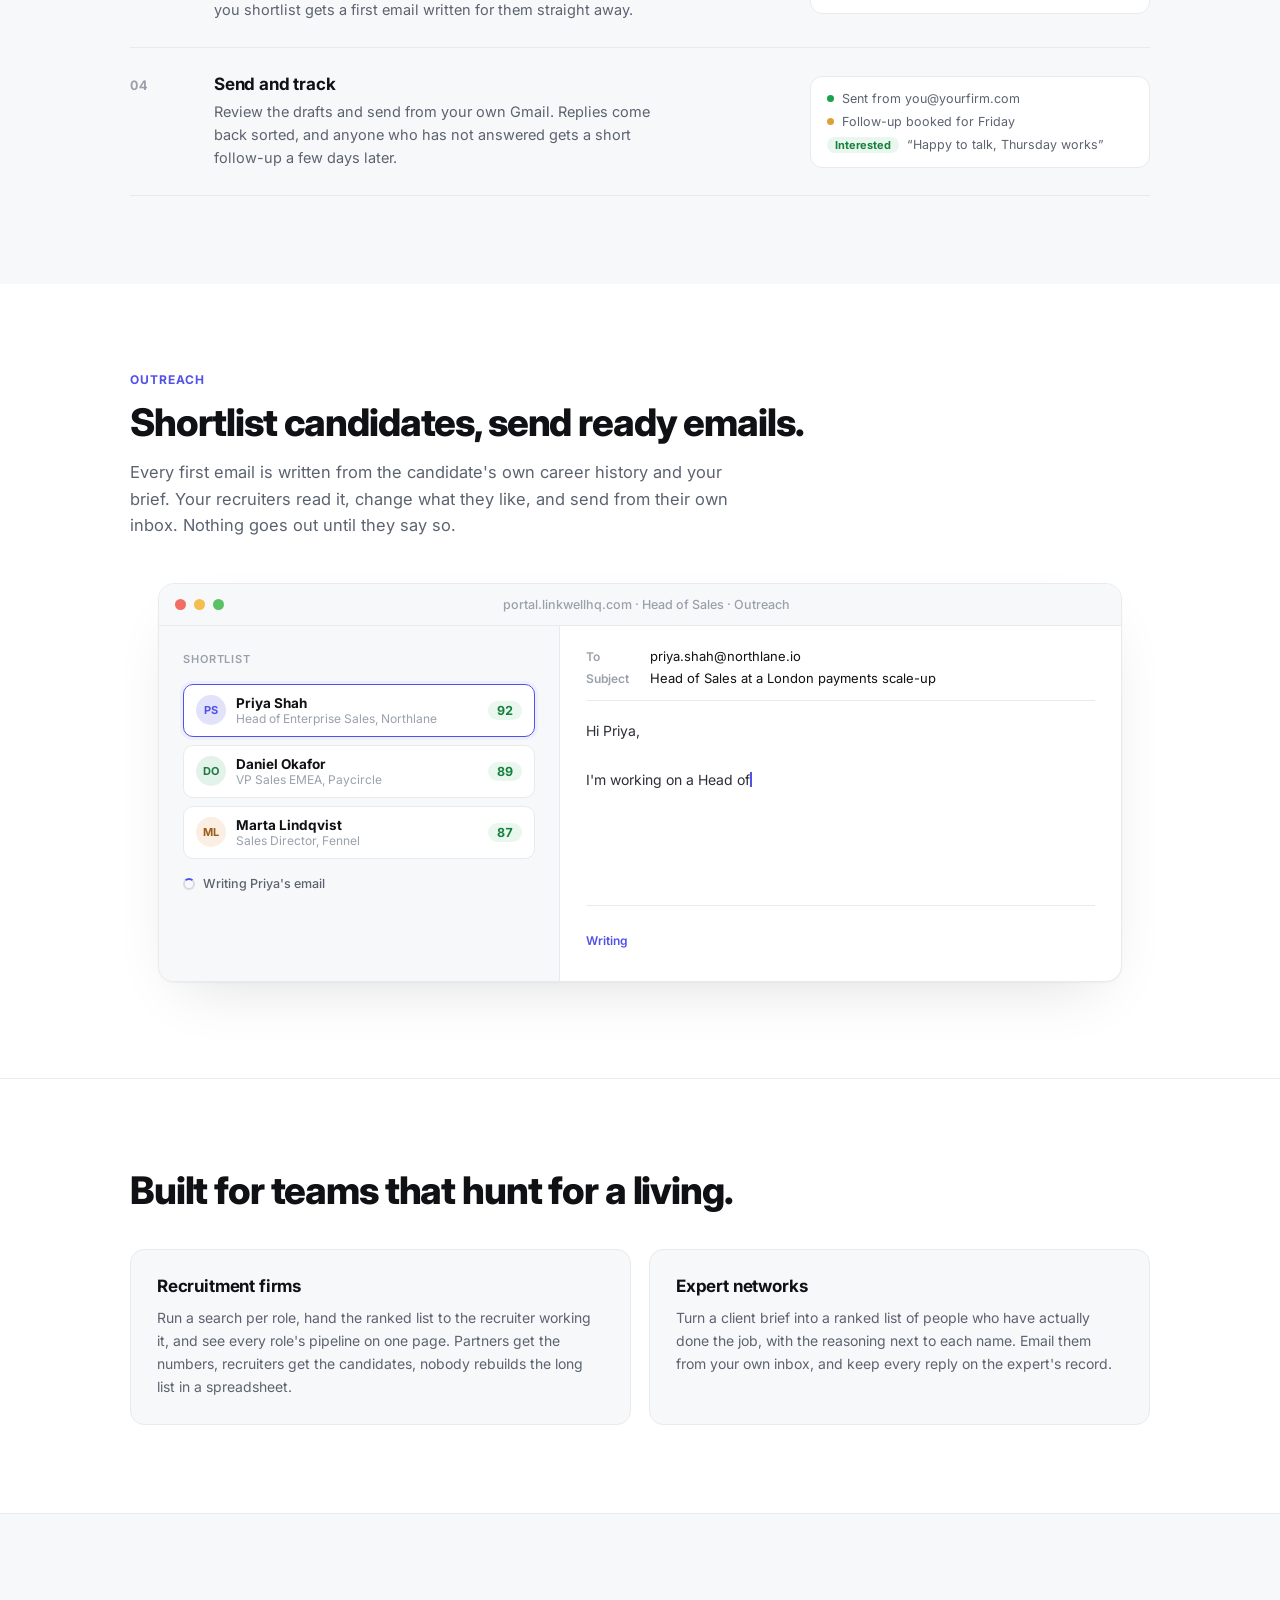
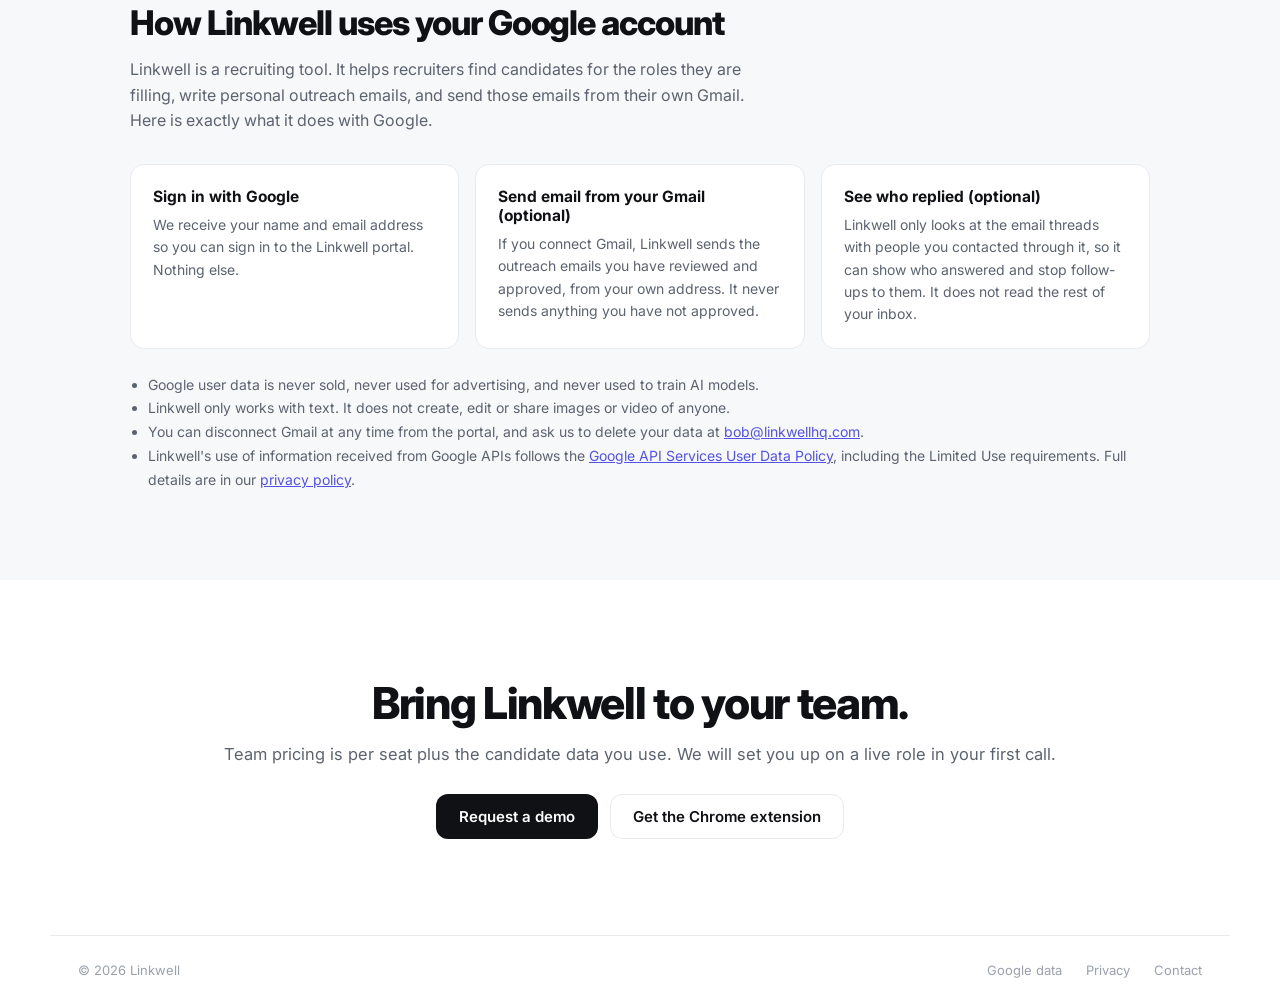
==== commit 2867e038: "Cleaner social preview image (larger logo and text) Co-Authored-By: Claude Opus 5.5 <noreply@anthrop" ====
--- a/index.html
+++ b/index.html
@@ -10,11 +10,11 @@
 <meta property="og:url" content="https://linkwellhq.com/">
 <meta property="og:title" content="Linkwell. Win the talent hunt.">
 <meta property="og:description" content="Candidate sourcing and outreach for recruiters. Paste a job spec, get a ranked shortlist with contact details, and reach out from one place.">
-<meta property="og:image" content="https://linkwellhq.com/og-image.png">
+<meta property="og:image" content="https://linkwellhq.com/og-image-v2.png">
 <meta property="og:image:width" content="1200">
 <meta property="og:image:height" content="627">
 <meta name="twitter:card" content="summary_large_image">
-<meta name="twitter:image" content="https://linkwellhq.com/og-image.png">
+<meta name="twitter:image" content="https://linkwellhq.com/og-image-v2.png">
 <link rel="preconnect" href="https://fonts.googleapis.com">
 <link href="https://fonts.googleapis.com/css2?family=Inter:wght@400;500;600;700;800&display=swap" rel="stylesheet">
 <style>
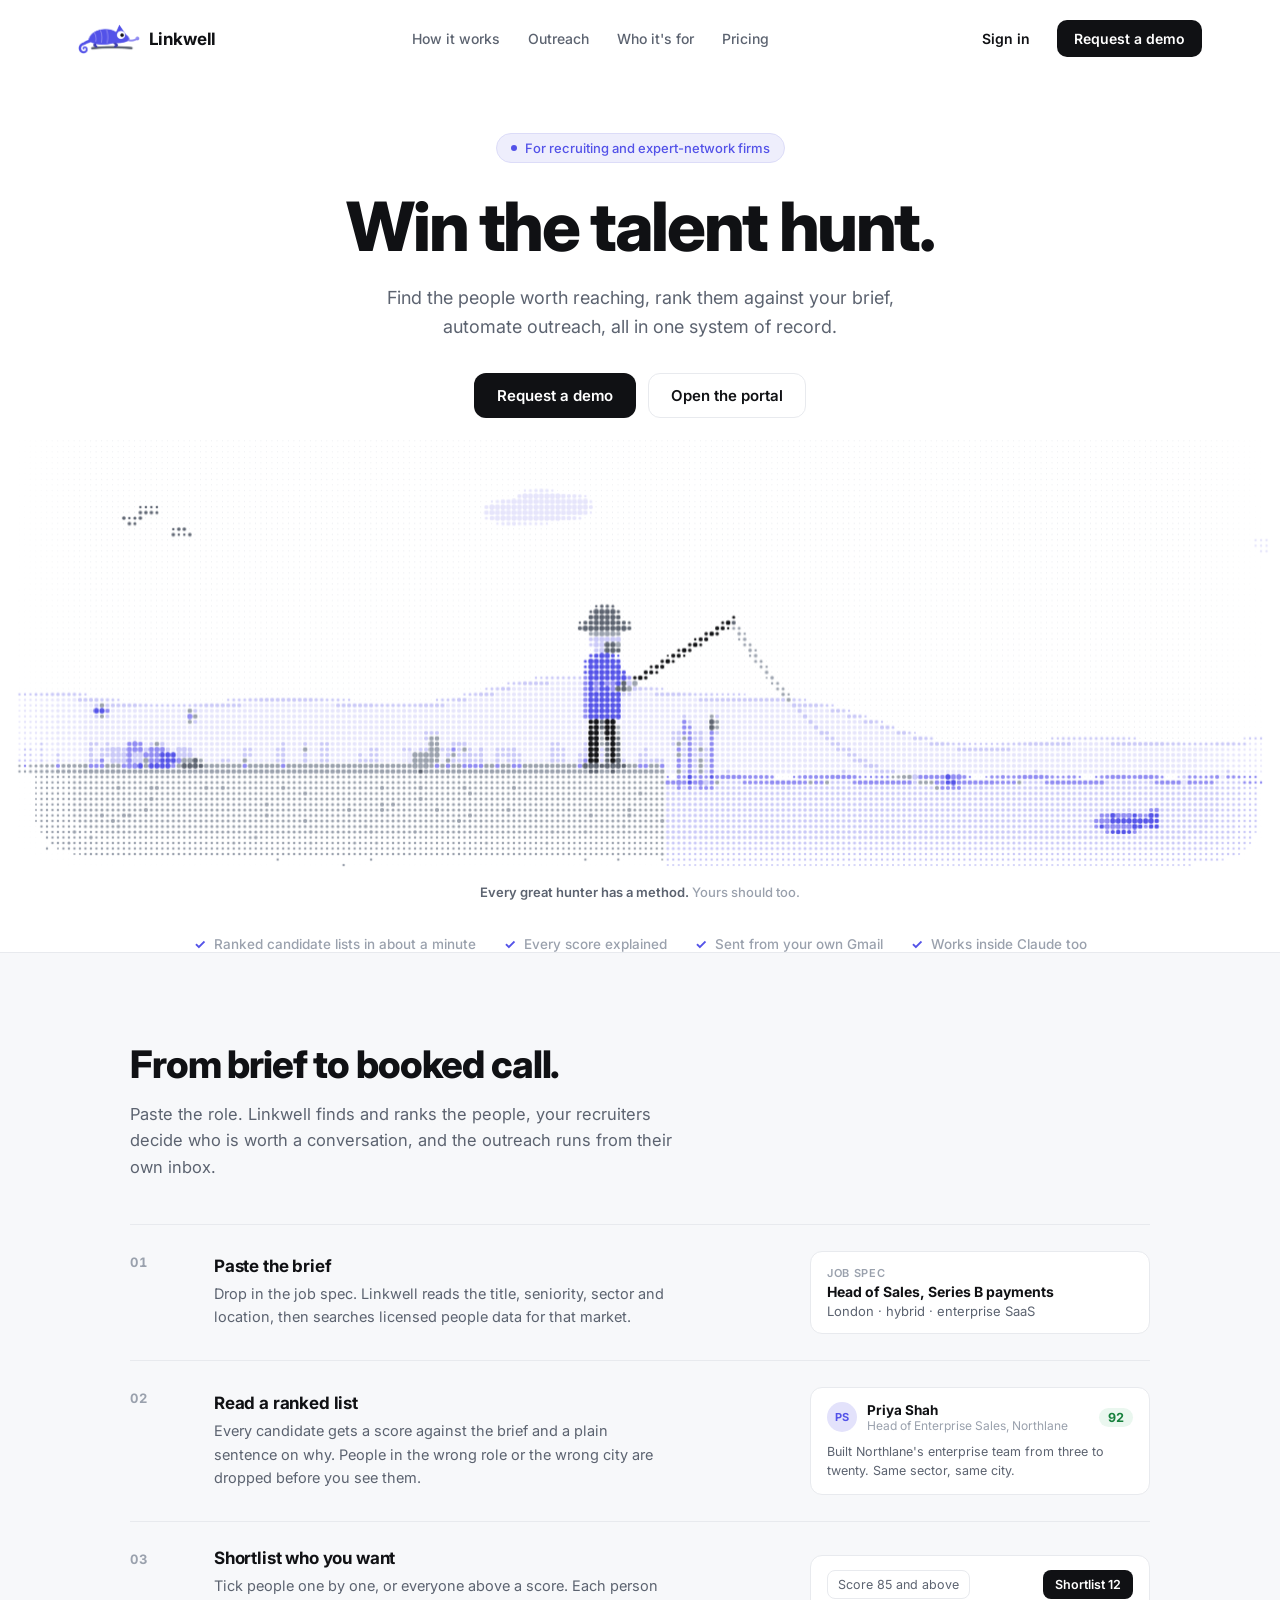
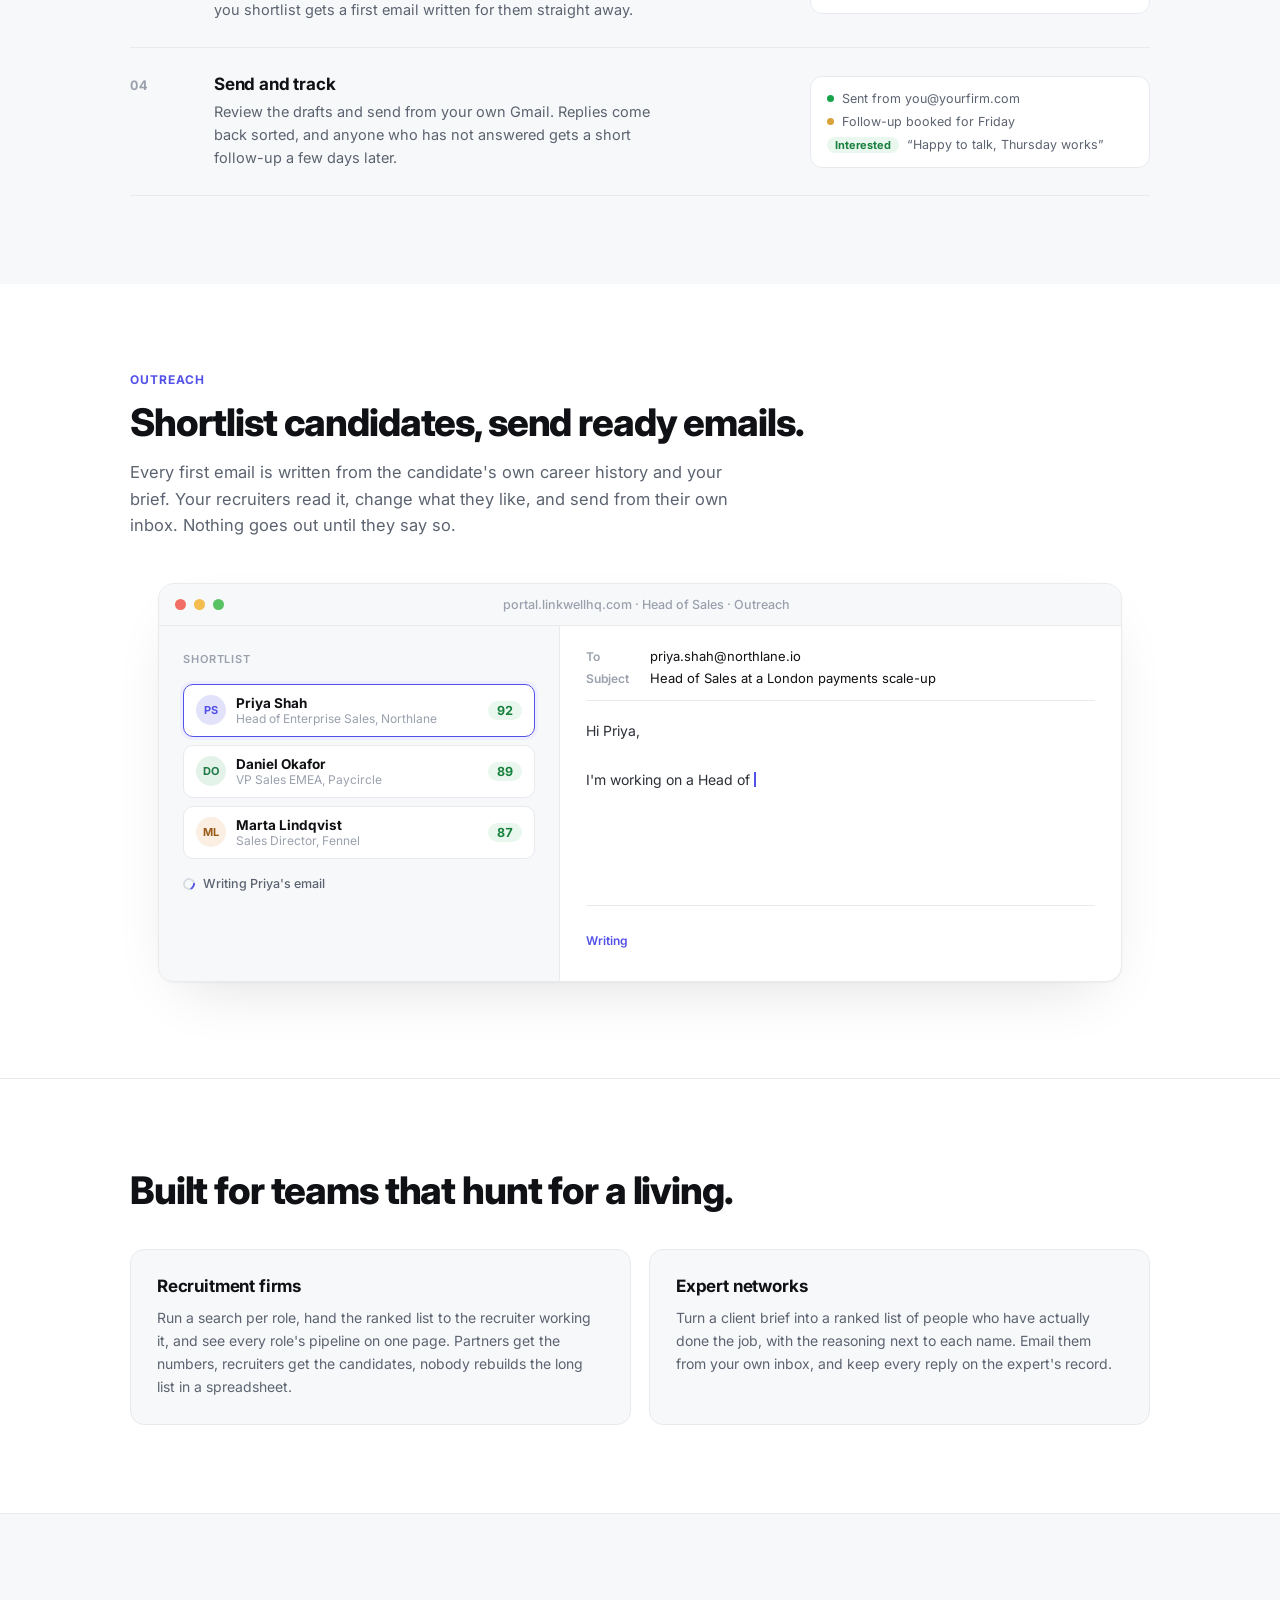
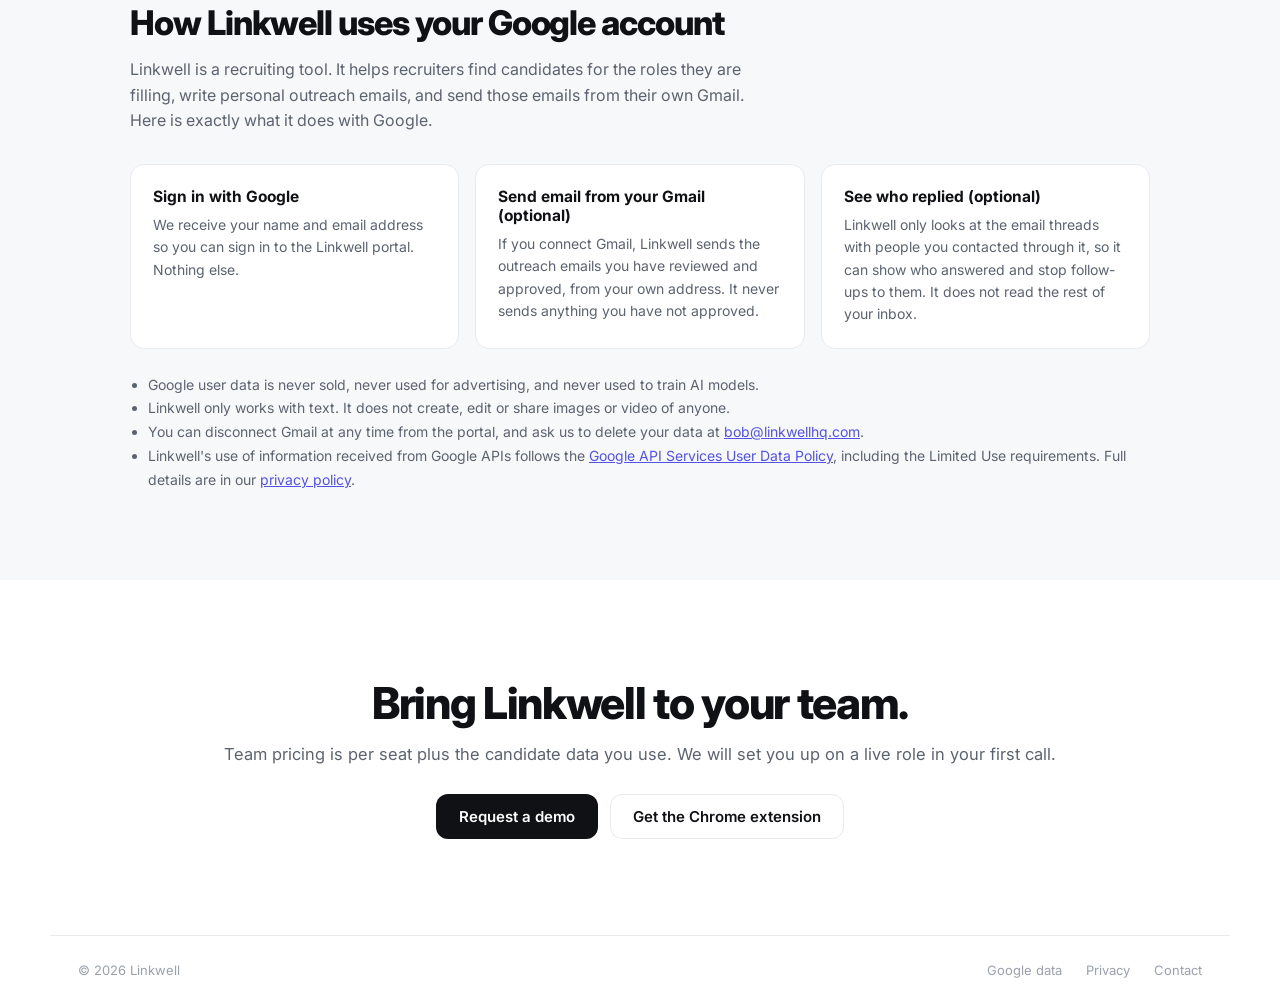
==== commit 2f0a68ae: "Merge remote-tracking branch 'origin/main' into step" ====
--- a/index.html
+++ b/index.html
@@ -526,6 +526,19 @@
   .demo-done { text-align: center; padding: 18px 4px 6px; display: none; }
   .demo-done .tick { width: 48px; height: 48px; border-radius: 999px; background: var(--accent-soft); color: var(--accent); display: grid; place-items: center; font-size: 24px; font-weight: 700; margin: 0 auto 14px; }
   @media (max-width: 480px) { .demo-form .two { grid-template-columns: 1fr; } .demo-modal { padding: 22px; } }
+  /* Step-by-step lead form: easy one-tap questions first, contact details last */
+  .step-count { font-size: 12px; font-weight: 600; color: var(--ink-faint); letter-spacing: .04em; margin-bottom: 10px; }
+  .lf-step h3 { margin-bottom: 18px; padding-right: 28px; }
+  .lf-step h3:focus { outline: none; }
+  .lf-step .lead { margin-top: -10px; }
+  .choices { display: grid; grid-template-columns: 1fr 1fr; gap: 10px; }
+  .choices-col { grid-template-columns: 1fr; }
+  .choice { font: inherit; font-size: 15px; font-weight: 600; text-align: left; padding: 14px 16px; border: 1px solid var(--line); border-radius: 12px; background: #fff; color: var(--ink); cursor: pointer; }
+  .choice:hover { border-color: var(--accent); background: var(--accent-soft); }
+  .choice:focus-visible { outline: 2px solid var(--accent); outline-offset: 2px; }
+  .choice.picked { border-color: var(--accent); background: var(--accent-soft); color: var(--accent); }
+  .step-back { margin-top: 14px; border: 0; background: none; font: inherit; font-size: 13px; color: var(--ink-soft); cursor: pointer; padding: 4px 0; }
+  .step-back:hover { color: var(--ink); }
   @media (prefers-reduced-motion: reduce) {
     .caret, .spinner { animation: none !important; }
   }
@@ -819,22 +832,60 @@
   <div class="demo-modal">
     <button class="demo-close" type="button" aria-label="Close" data-close>&times;</button>
     <form class="demo-form" id="demoForm" novalidate>
-      <h3 id="demoTitle">Request a demo</h3>
-      <p class="lead">Tell us a little about your team. We'll set you up on one of your live roles in the first call.</p>
-      <div class="two">
+      <p class="step-count" id="stepCount" aria-live="polite">1 of 6</p>
+
+      <div class="lf-step" data-step="1">
+        <h3 id="demoTitle" tabindex="-1">Are you a business owner?</h3>
+        <div class="choices" data-name="isOwner">
+          <button type="button" class="choice" data-value="Yes">Yes</button>
+          <button type="button" class="choice" data-value="No">No</button>
+        </div>
+      </div>
+
+      <div class="lf-step" data-step="2" hidden>
+        <h3 tabindex="-1">How many people are you trying to reach each month?</h3>
+        <div class="choices" data-name="reachPerMonth">
+          <button type="button" class="choice" data-value="Under 100">Under 100</button>
+          <button type="button" class="choice" data-value="100-500">100&ndash;500</button>
+          <button type="button" class="choice" data-value="500-2,000">500&ndash;2,000</button>
+          <button type="button" class="choice" data-value="2,000+">2,000+</button>
+        </div>
+      </div>
+
+      <div class="lf-step" data-step="3" hidden>
+        <h3 tabindex="-1">In one sentence, what does your business do?</h3>
+        <div class="row"><input id="dBusiness" name="business" maxlength="300" placeholder="e.g. We place software engineers at London start-ups" aria-label="What your business does"></div>
+        <button class="btn btn-dark btn-lg submit" type="button" data-next>Next</button>
+      </div>
+
+      <div class="lf-step" data-step="4" hidden>
+        <h3 tabindex="-1">Who do you need to reach?</h3>
+        <div class="row"><textarea id="dTargets" name="targets" maxlength="1000" placeholder="e.g. Senior backend engineers in London, or heads of procurement at UK retailers" aria-label="Who you need to reach"></textarea></div>
+        <button class="btn btn-dark btn-lg submit" type="button" data-next>Next</button>
+      </div>
+
+      <div class="lf-step" data-step="5" hidden>
+        <h3 tabindex="-1">How do you find them today?</h3>
+        <div class="choices choices-col" data-name="currentMethod">
+          <button type="button" class="choice" data-value="LinkedIn Recruiter or Sales Navigator">LinkedIn Recruiter or Sales Navigator</button>
+          <button type="button" class="choice" data-value="Another sourcing tool">Another sourcing tool</button>
+          <button type="button" class="choice" data-value="My own network and referrals">My own network and referrals</button>
+          <button type="button" class="choice" data-value="Not doing it yet">Not doing it yet</button>
+        </div>
+      </div>
+
+      <div class="lf-step" data-step="6" hidden>
+        <h3 tabindex="-1">Last step: where can we reach you?</h3>
+        <p class="lead">We'll run Linkwell on one of your live searches in the first call.</p>
         <div class="row"><label for="dName">Name</label><input id="dName" name="name" autocomplete="name" required></div>
-        <div class="row"><label for="dEmail">Work email</label><input id="dEmail" name="email" type="email" autocomplete="email" required></div>
-      </div>
-      <div class="two">
-        <div class="row"><label for="dCompany">Company</label><input id="dCompany" name="company" autocomplete="organization"></div>
-        <div class="row"><label for="dSize">Team size</label>
-          <select id="dSize" name="teamSize"><option value="">Select</option><option>1&ndash;5</option><option>6&ndash;20</option><option>21&ndash;100</option><option>100+</option></select>
-        </div>
-      </div>
-      <div class="row"><label for="dMsg">What roles or briefs are you working on? <span style="font-weight:400;color:var(--ink-faint)">(optional)</span></label><textarea id="dMsg" name="message"></textarea></div>
-      <input class="hp" name="website" tabindex="-1" autocomplete="off" aria-hidden="true">
-      <p class="demo-err" id="demoErr"></p>
-      <button class="btn btn-dark btn-lg submit" type="submit" id="demoSubmit">Request a demo</button>
+        <div class="row"><label for="dEmail">Email</label><input id="dEmail" name="email" type="email" autocomplete="email" required></div>
+        <div class="row"><label for="dPhone">Phone <span style="font-weight:400;color:var(--ink-faint)">(optional)</span></label><input id="dPhone" name="phone" type="tel" autocomplete="tel"></div>
+        <input class="hp" name="website" tabindex="-1" autocomplete="off" aria-hidden="true">
+        <p class="demo-err" id="demoErr"></p>
+        <button class="btn btn-dark btn-lg submit" type="submit" id="demoSubmit">Book my demo</button>
+      </div>
+
+      <button type="button" class="step-back" id="stepBack" hidden>&larr; Back</button>
     </form>
     <div class="demo-done" id="demoDone">
       <div class="tick">&#10003;</div>
@@ -854,26 +905,54 @@
     if (e) e.preventDefault();
     lastFocus = document.activeElement;
     overlay.classList.add('open'); document.body.style.overflow = 'hidden';
-    setTimeout(function () { var f = document.getElementById('dName'); if (f && form.style.display !== 'none') f.focus(); }, 30);
+    setTimeout(function () { var f = form.querySelector('.lf-step:not([hidden]) h3'); if (f && form.style.display !== 'none') f.focus(); }, 30);
   }
   function close() { overlay.classList.remove('open'); document.body.style.overflow = ''; if (lastFocus) lastFocus.focus(); }
   document.querySelectorAll('[data-demo]').forEach(function (a) { a.addEventListener('click', open); });
   overlay.addEventListener('click', function (e) { if (e.target === overlay || e.target.hasAttribute('data-close')) close(); });
   document.addEventListener('keydown', function (e) { if (e.key === 'Escape' && overlay.classList.contains('open')) close(); });
   if (location.hash === '#demo') open();
+  // One question at a time. Tapping an answer moves on; typed answers move on with Next or Enter.
+  var steps = [].slice.call(form.querySelectorAll('.lf-step')), back = document.getElementById('stepBack'), count = document.getElementById('stepCount');
+  var answers = {}, at = 0;
+  function show(i) {
+    at = i;
+    steps.forEach(function (s, n) { s.hidden = n !== i; });
+    back.hidden = i === 0; count.textContent = (i + 1) + ' of ' + steps.length;
+    var f = steps[i].querySelector('input:not(.hp), textarea, .choice.picked, h3');
+    if (f) setTimeout(function () { f.focus(); }, 30);
+  }
+  function next() {
+    try { if (window.posthog) posthog.capture('lead_form_step', { step: at + 1 }); } catch (x) {}
+    if (at < steps.length - 1) show(at + 1);
+  }
+  form.querySelectorAll('.choices').forEach(function (group) {
+    group.addEventListener('click', function (e) {
+      var b = e.target.closest('.choice'); if (!b) return;
+      group.querySelectorAll('.choice').forEach(function (c) { c.classList.toggle('picked', c === b); });
+      answers[group.getAttribute('data-name')] = b.getAttribute('data-value');
+      setTimeout(next, 160);
+    });
+  });
+  form.querySelectorAll('[data-next]').forEach(function (b) { b.addEventListener('click', next); });
+  form.addEventListener('keydown', function (e) {
+    if (e.key === 'Enter' && e.target.tagName === 'INPUT' && at < steps.length - 1) { e.preventDefault(); next(); }
+  });
+  back.addEventListener('click', function () { if (at > 0) show(at - 1); });
   form.addEventListener('submit', function (e) {
     e.preventDefault();
     var data = {}; new FormData(form).forEach(function (v, k) { data[k] = v; });
+    for (var k in answers) data[k] = answers[k];
     err.style.display = 'none';
-    if (!data.name || !/^[^\s@]+@[^\s@]+\.[^\s@]+$/.test(data.email || '')) { err.textContent = 'Please add your name and a valid work email.'; err.style.display = 'block'; return; }
+    if (!data.name || !/^[^\s@]+@[^\s@]+\.[^\s@]+$/.test(data.email || '')) { err.textContent = 'Please add your name and a valid email.'; err.style.display = 'block'; return; }
     btn.disabled = true; btn.textContent = 'Sending...';
     fetch('https://gmail-ai-backend.vercel.app/api/demo-request', { method: 'POST', headers: { 'Content-Type': 'application/json' }, body: JSON.stringify(data) })
       .then(function (r) { return r.json().catch(function () { return {}; }).then(function (j) { if (!r.ok) throw new Error(j.error || 'Something went wrong.'); }); })
       .then(function () {
         form.style.display = 'none'; done.style.display = 'block';
-        try { if (window.posthog) { posthog.identify(data.email, { email: data.email, name: data.name, company: data.company }); posthog.capture('demo_requested', { company: data.company, team_size: data.teamSize }); } } catch (x) {}
+        try { if (window.posthog) { posthog.identify(data.email, { email: data.email, name: data.name }); posthog.capture('demo_requested', { is_owner: data.isOwner, reach_per_month: data.reachPerMonth, current_method: data.currentMethod }); } } catch (x) {}
       })
-      .catch(function (x) { err.textContent = x.message + ' You can also email bob.bryden88@gmail.com.'; err.style.display = 'block'; btn.disabled = false; btn.textContent = 'Request a demo'; });
+      .catch(function (x) { err.textContent = x.message + ' You can also email bob.bryden88@gmail.com.'; err.style.display = 'block'; btn.disabled = false; btn.textContent = 'Book my demo'; });
   });
 })();
 </script>
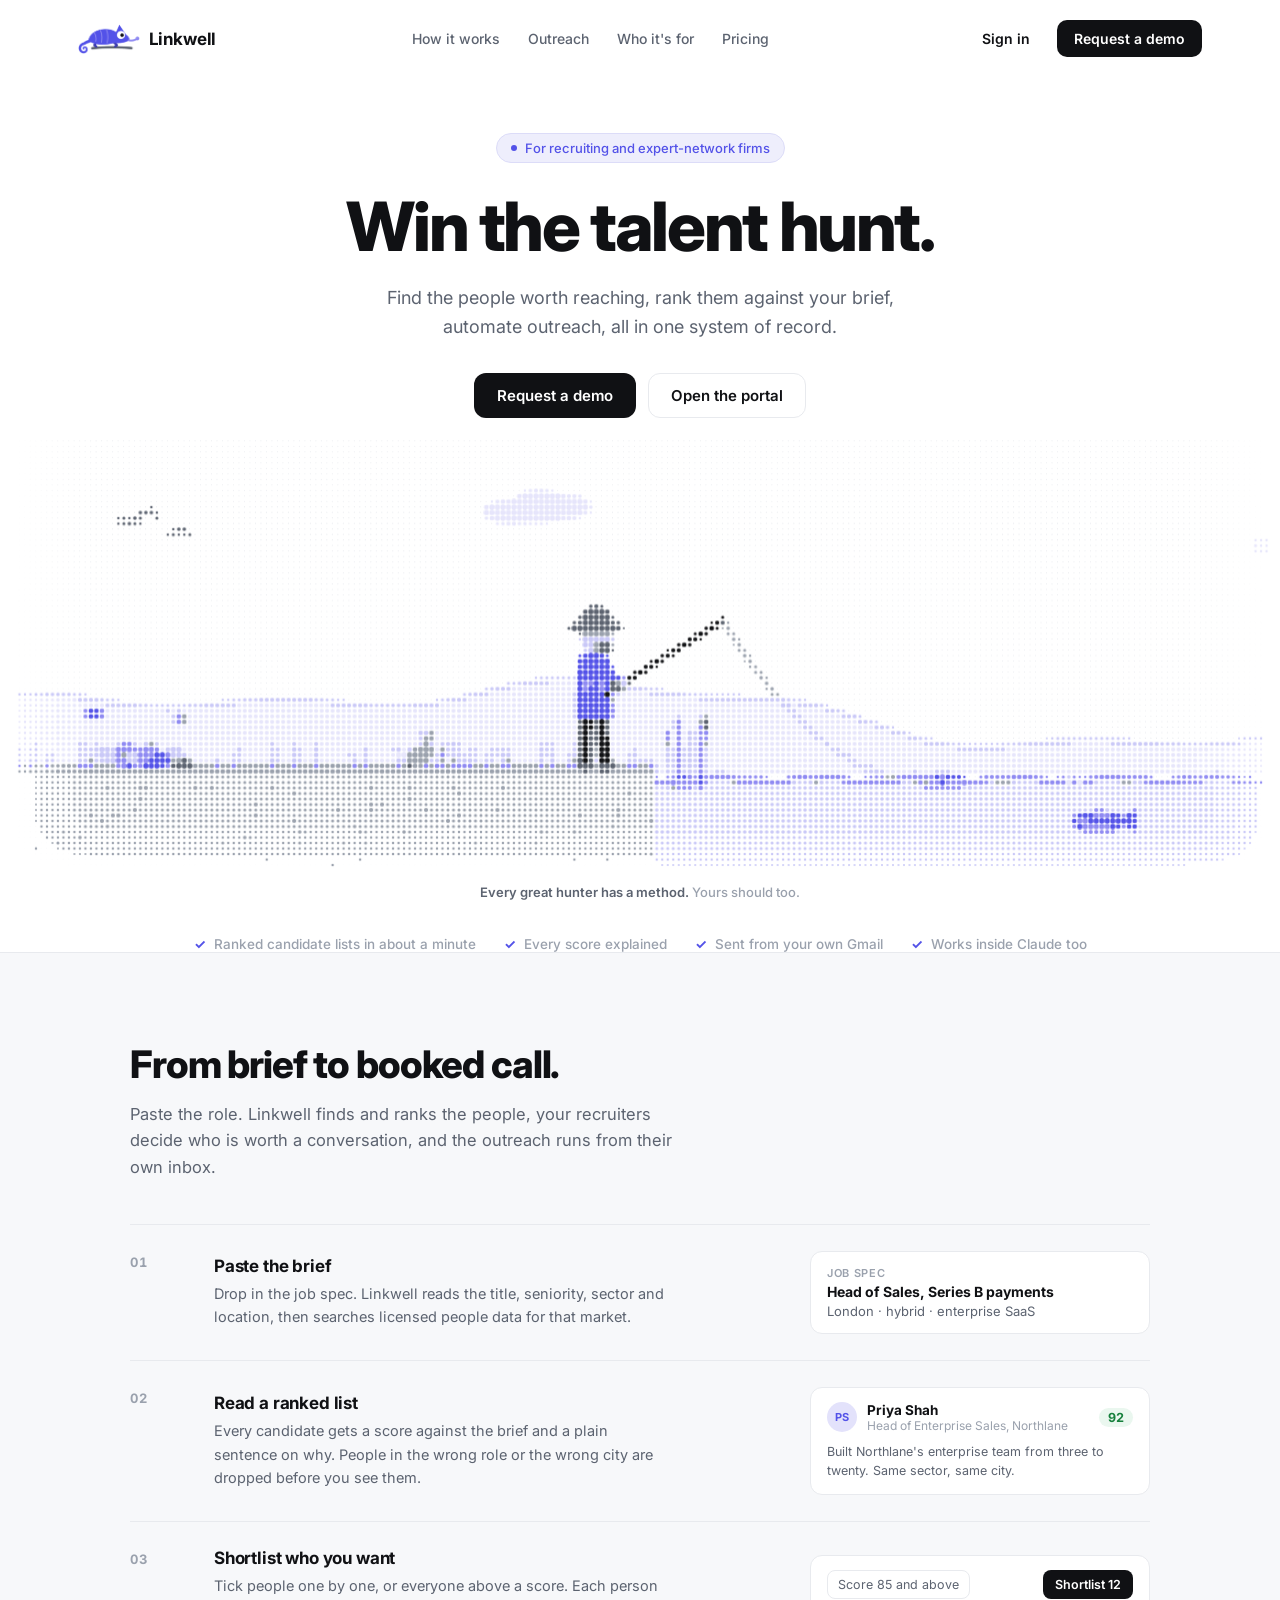
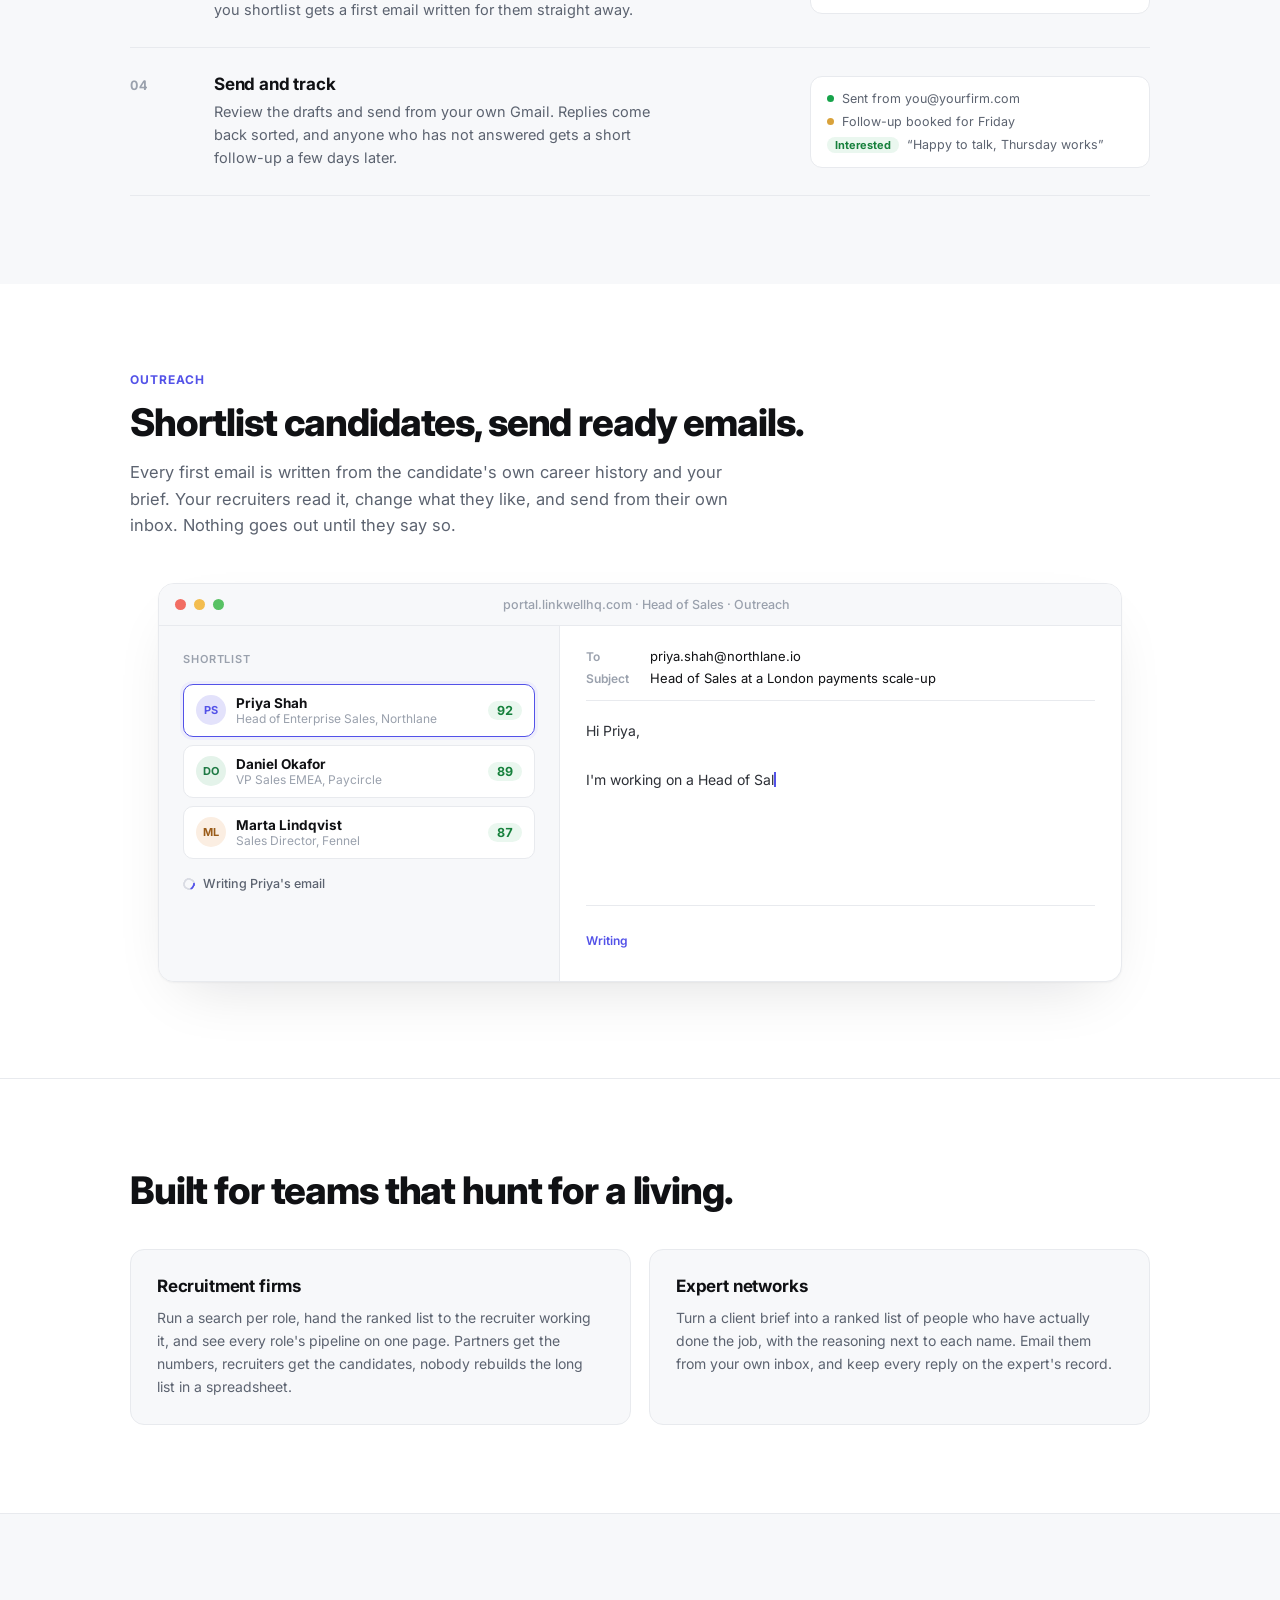
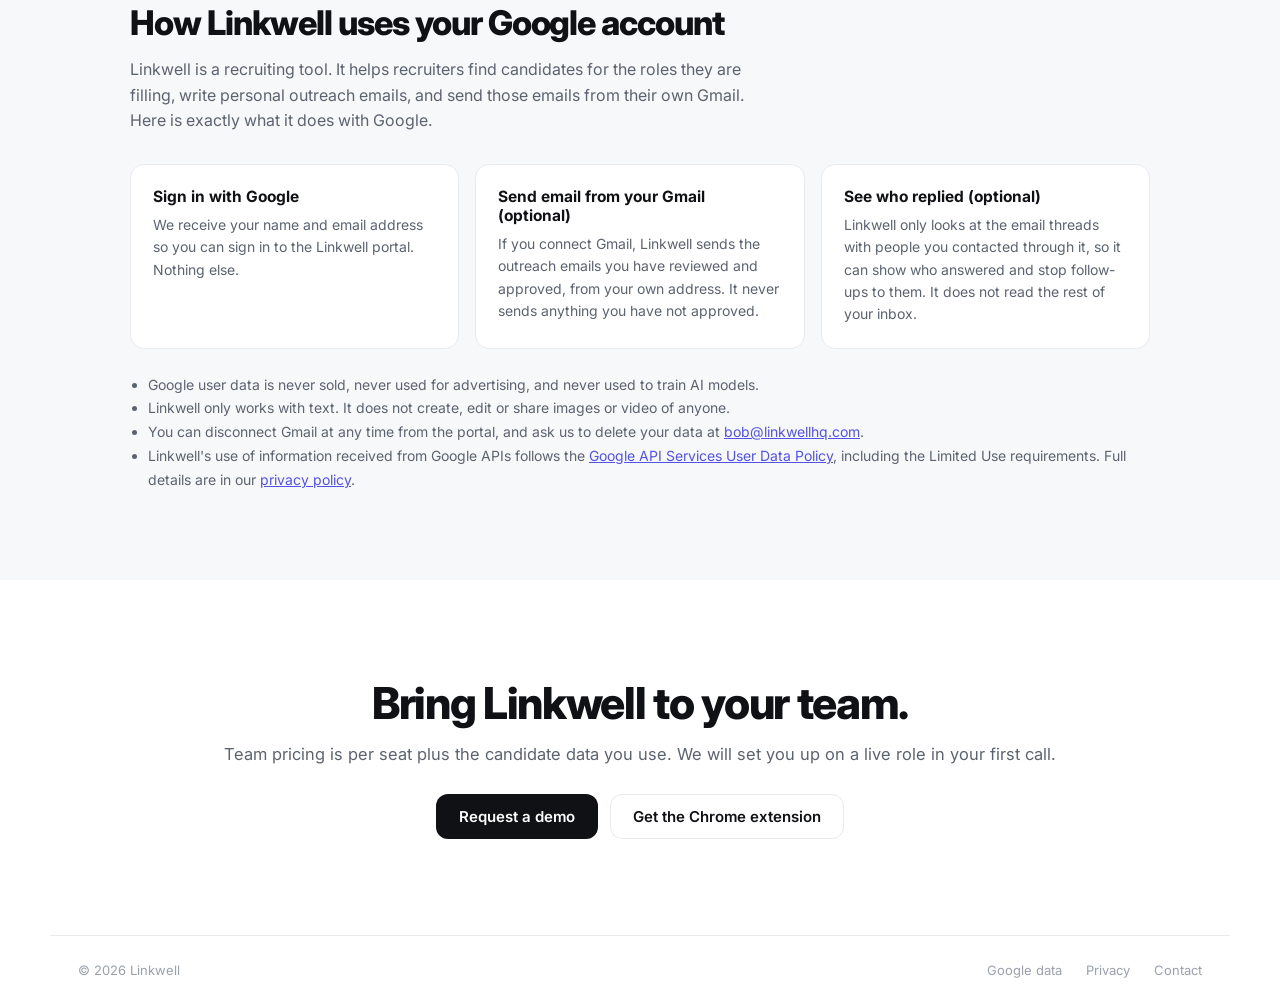
==== commit 5ddc0276: "Demo form: typed answers wrap and grow downwards Co-Authored-By: Claude Opus 5.5 <noreply@anthropic." ====
--- a/index.html
+++ b/index.html
@@ -520,6 +520,8 @@
   .demo-form input, .demo-form select, .demo-form textarea { width: 100%; font: inherit; font-size: 14px; padding: 10px 12px; border: 1px solid var(--line); border-radius: 10px; background: #fff; color: var(--ink); }
   .demo-form input:focus, .demo-form select:focus, .demo-form textarea:focus { outline: 2px solid var(--accent-soft); border-color: var(--accent); }
   .demo-form textarea { resize: vertical; min-height: 76px; }
+  .demo-form textarea.grow { resize: none; overflow: hidden; line-height: 1.45; }
+  #dBusiness { min-height: 0; }
   .demo-form .hp { position: absolute; left: -9999px; width: 1px; height: 1px; opacity: 0; }
   .demo-form .submit { width: 100%; justify-content: center; margin-top: 4px; }
   .demo-err { color: #dc2626; font-size: 13px; margin: 4px 0 10px; display: none; }
@@ -854,13 +856,13 @@
 
       <div class="lf-step" data-step="3" hidden>
         <h3 tabindex="-1">In one sentence, what does your business do?</h3>
-        <div class="row"><input id="dBusiness" name="business" maxlength="300" placeholder="e.g. We place software engineers at London start-ups" aria-label="What your business does"></div>
+        <div class="row"><textarea id="dBusiness" class="grow" name="business" maxlength="300" rows="1" placeholder="e.g. We place software engineers at London start-ups" aria-label="What your business does"></textarea></div>
         <button class="btn btn-dark btn-lg submit" type="button" data-next>Next</button>
       </div>
 
       <div class="lf-step" data-step="4" hidden>
         <h3 tabindex="-1">Who do you need to reach?</h3>
-        <div class="row"><textarea id="dTargets" name="targets" maxlength="1000" placeholder="e.g. Senior backend engineers in London, or heads of procurement at UK retailers" aria-label="Who you need to reach"></textarea></div>
+        <div class="row"><textarea id="dTargets" class="grow" name="targets" maxlength="1000" placeholder="e.g. Senior backend engineers in London, or heads of procurement at UK retailers" aria-label="Who you need to reach"></textarea></div>
         <button class="btn btn-dark btn-lg submit" type="button" data-next>Next</button>
       </div>
 
@@ -935,8 +937,13 @@
     });
   });
   form.querySelectorAll('[data-next]').forEach(function (b) { b.addEventListener('click', next); });
+  // Typed boxes grow downwards as you type instead of scrolling sideways.
+  form.querySelectorAll('textarea.grow').forEach(function (t) {
+    var fit = function () { t.style.height = 'auto'; t.style.height = t.scrollHeight + 2 + 'px'; };
+    t.addEventListener('input', fit); t.addEventListener('focus', fit);
+  });
   form.addEventListener('keydown', function (e) {
-    if (e.key === 'Enter' && e.target.tagName === 'INPUT' && at < steps.length - 1) { e.preventDefault(); next(); }
+    if (e.key === 'Enter' && (e.target.tagName === 'INPUT' || e.target.id === 'dBusiness') && at < steps.length - 1) { e.preventDefault(); next(); }
   });
   back.addEventListener('click', function () { if (at > 0) show(at - 1); });
   form.addEventListener('submit', function (e) {
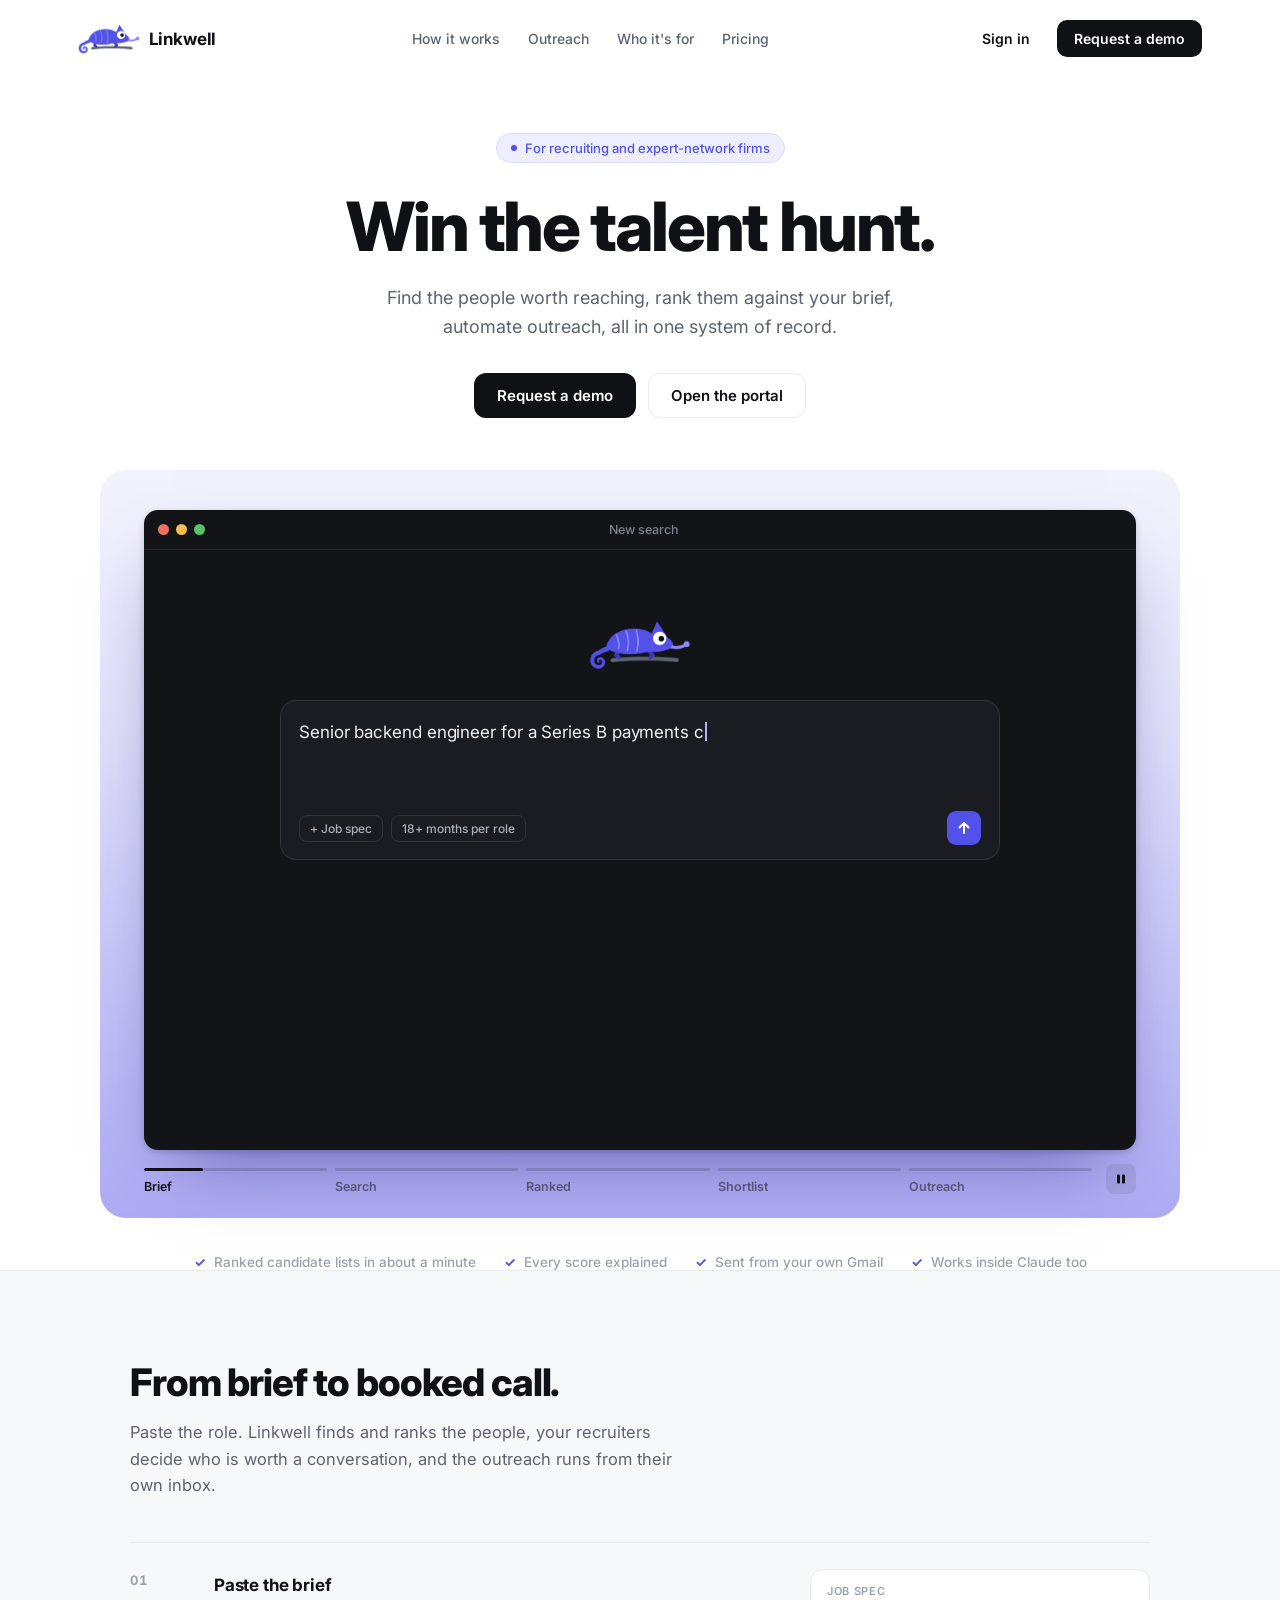
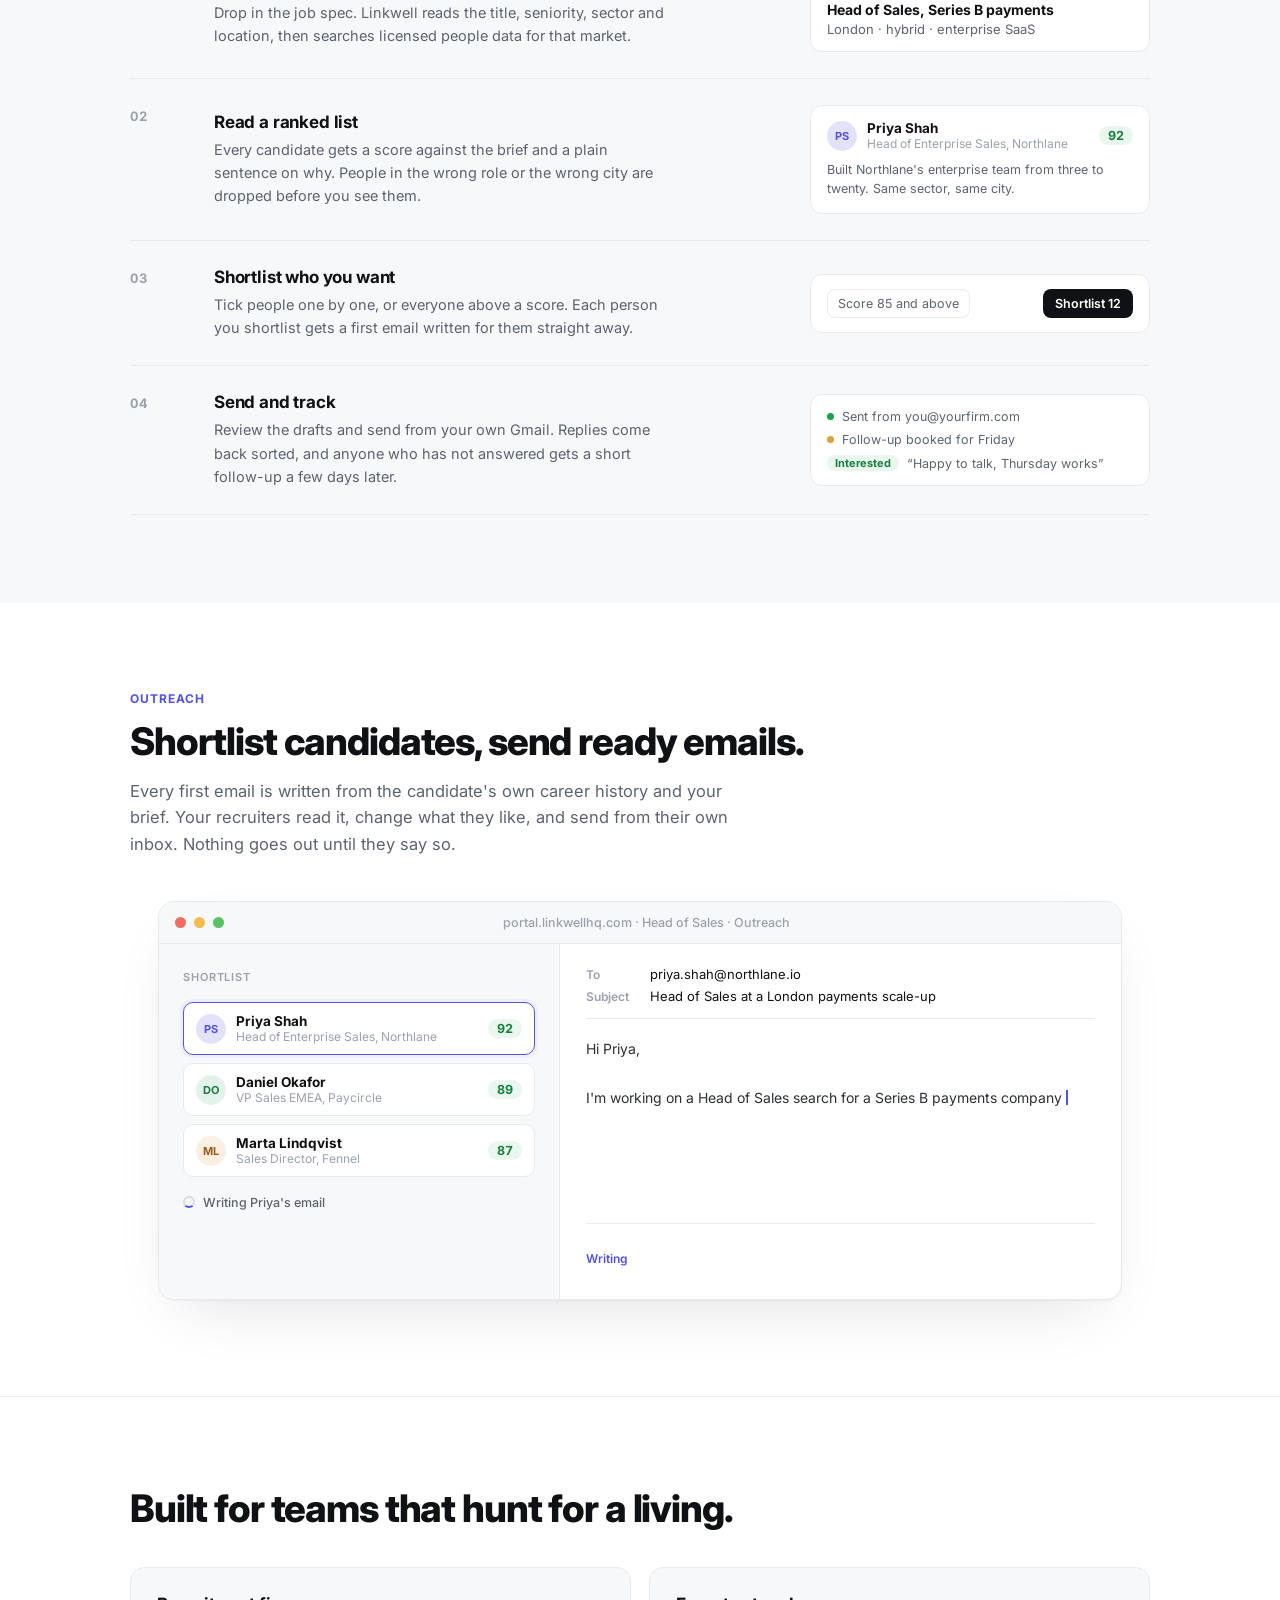
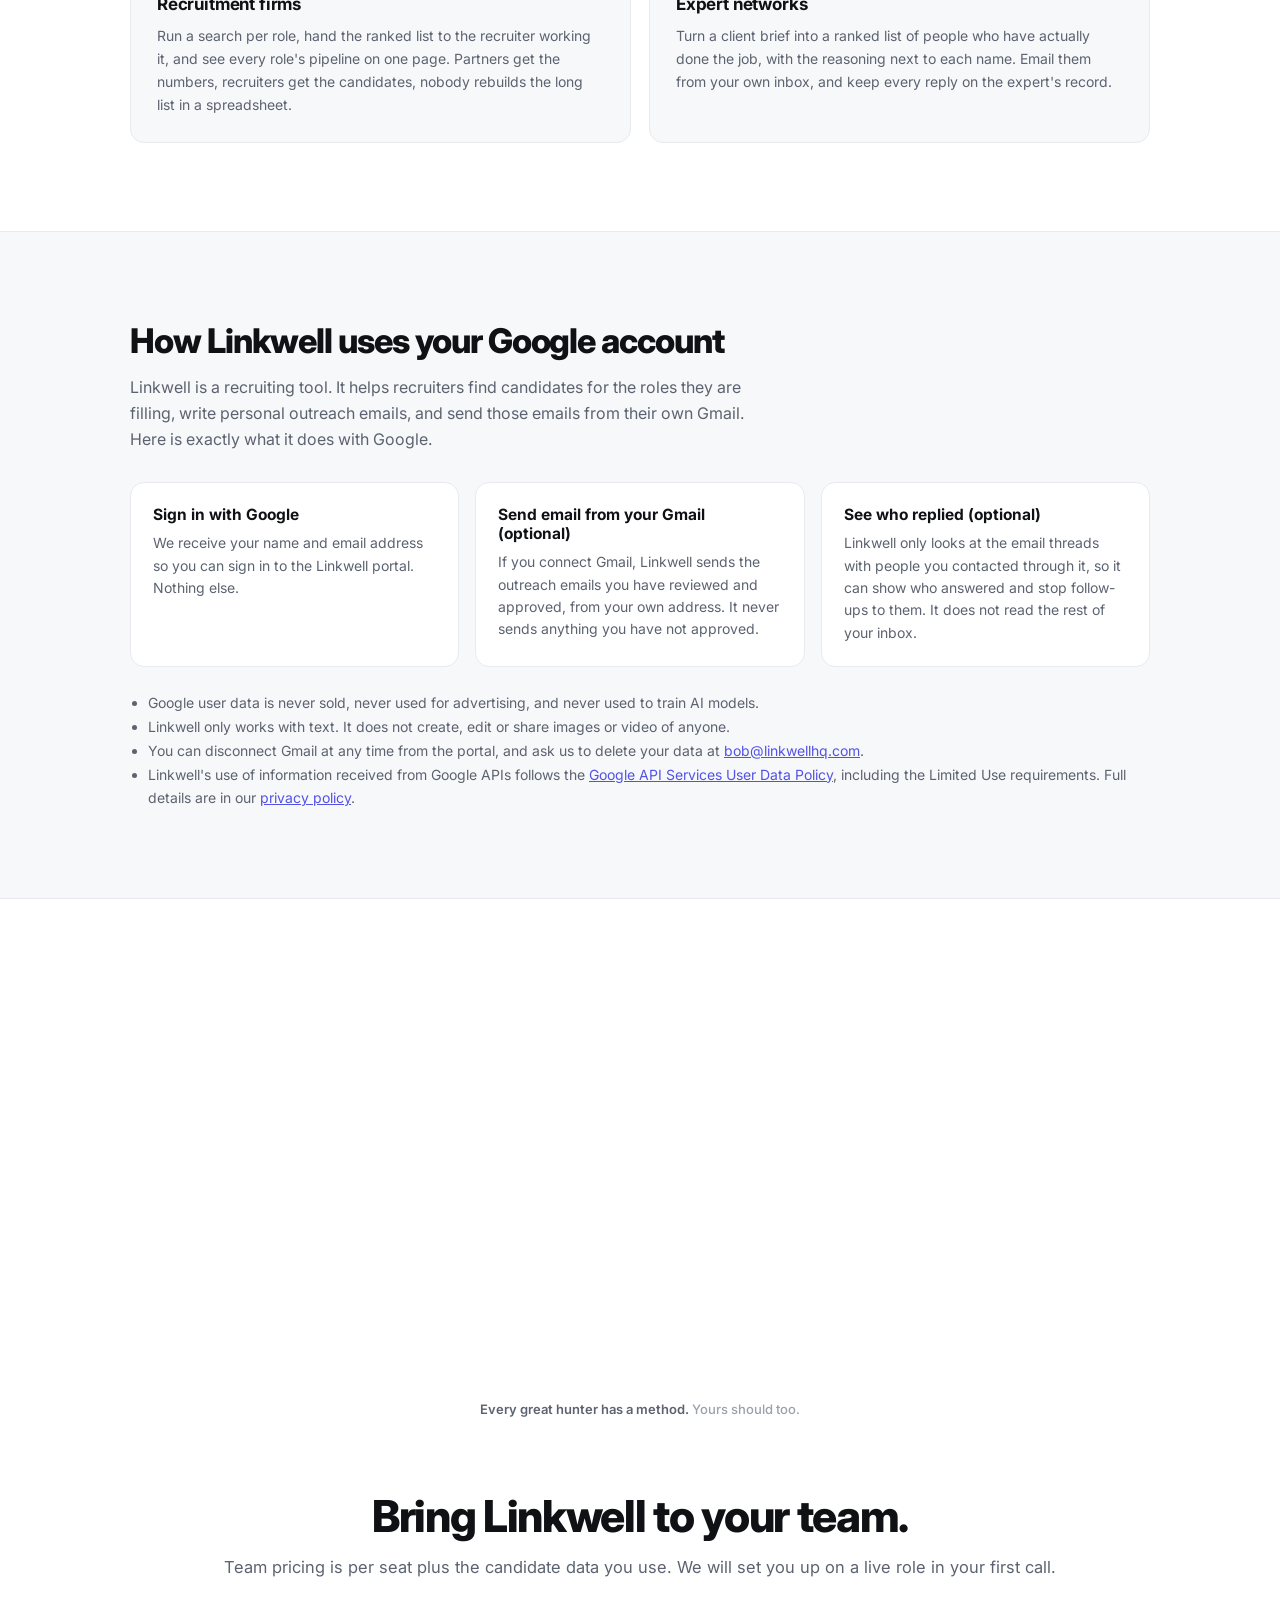
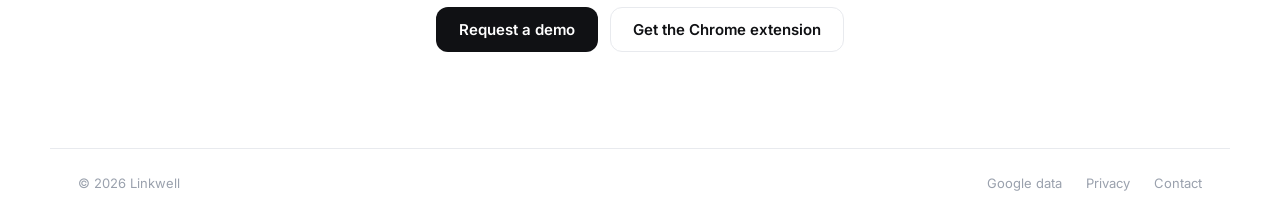
==== commit 7954eb4f: "Rebuild the homepage hero as an animated product demo A dark app window in the hero plays a scripted" ====
--- a/index.html
+++ b/index.html
@@ -17,6 +17,7 @@
 <meta name="twitter:image" content="https://linkwellhq.com/og-image-v2.png">
 <link rel="preconnect" href="https://fonts.googleapis.com">
 <link href="https://fonts.googleapis.com/css2?family=Inter:wght@400;500;600;700;800&display=swap" rel="stylesheet">
+<link rel="stylesheet" href="/hero-demo.css">
 <style>
   :root {
     --ink: #101114;
@@ -369,7 +370,7 @@
 
   .final {
     text-align: center;
-    padding: 96px 28px;
+    padding: 72px 28px 96px;
   }
   .final h2 {
     font-size: clamp(30px, 4.6vw, 44px);
@@ -394,7 +395,7 @@
 
 
   .hero { padding: 56px 28px 12px; }
-  .hunt-band { width: 100%; margin: 8px 0 0; overflow: hidden; }
+  .hunt-band { width: 100%; margin: 0; padding-top: 56px; overflow: hidden; border-top: 1px solid var(--line); }
   #hunt { display: block; width: 100%; height: 440px; }
   .hunt-caption { text-align: center; margin-top: 6px; font-size: 13px; color: var(--ink-faint); font-weight: 500; }
   .hunt-caption b { color: var(--ink-soft); font-weight: 600; }
@@ -489,7 +490,7 @@
   .mail-state.st-reply { color: #fff; background: #16a34a; border-radius: 999px; padding: 3px 10px; }
   .copy-btn.pressed { opacity: .45; }
   @media (max-width: 820px) {
-    .flow-row { grid-template-columns: 1fr; gap: 12px; }
+    .flow-row { grid-template-columns: minmax(0, 1fr); gap: 12px; }
     .flow-n { padding-top: 0; }
     .flow-art { max-width: 420px; }
   }
@@ -595,10 +596,84 @@
   </div>
 </header>
 
-<div class="hunt-band">
-  <canvas id="hunt" role="img" aria-label="Animation of hunters: a fisherman landing a fish, a heron spearing a fish, a chameleon catching a fly, a fox pouncing into the grass, an eagle diving on a mouse, a spider weaving its web, and a shark breaching through a school of fish"></canvas>
-  <div class="hunt-caption"><b>Every great hunter has a method.</b> Yours should too.</div>
-</div>
+<section class="hd-stage" aria-label="Product demo">
+  <div class="hd-back">
+    <div class="hd-window" id="heroDemo">
+      <p class="hd-sr">A walkthrough of Linkwell with made-up candidates. A recruiter describes a senior backend engineer role in London. Linkwell reads the brief, searches profiles, leaves out job hoppers and scores everyone against the must-haves. A ranked list appears with a score, a reason, a personal email and a mobile for each person. The recruiter shortlists three, and Linkwell drafts a three-email sequence for each of them on a calendar, ready to send from Gmail.</p>
+      <div class="hd-bar" aria-hidden="true">
+        <span class="hd-tl"></span><span class="hd-tl"></span><span class="hd-tl"></span>
+        <span class="hd-title" id="hdTitle">New search</span>
+      </div>
+      <div class="hd-body">
+
+        <div class="hd-scene hd-s-brief is-on" data-scene="brief" aria-hidden="true">
+          <img class="hd-mark" src="/mark.png" alt="">
+          <div class="hd-ask">
+            <div class="hd-file" id="hdFile"><span class="hd-file-ic">PDF</span><span>Senior_Backend_Engineer.pdf<small>Job spec</small></span></div>
+            <div class="hd-ask-text"><span id="hdAsk">Senior backend engineer for a Series B payments company in London. Go, Postgres and event streaming, five years or more. Hybrid, three days in Shoreditch.</span><span class="hd-caret"></span></div>
+            <div class="hd-ask-foot">
+              <span class="hd-chip">+ Job spec</span>
+              <span class="hd-chip">18+ months per role</span>
+              <span class="hd-send" id="hdSend"><svg width="16" height="16" viewBox="0 0 16 16" fill="none" stroke="#fff" stroke-width="2" stroke-linecap="round" stroke-linejoin="round"><path d="M8 13V3M3.5 7.5 8 3l4.5 4.5"/></svg></span>
+            </div>
+          </div>
+        </div>
+
+        <div class="hd-scene" data-scene="work" aria-hidden="true">
+          <div class="hd-col">
+            <div class="hd-bubble" id="hdBubble"></div>
+            <ol class="hd-steps" id="hdSteps"></ol>
+          </div>
+        </div>
+
+        <div class="hd-scene" data-scene="list" aria-hidden="true">
+          <div class="hd-list-head">
+            <div class="hd-list-title">24 strong matches<span>best first</span></div>
+            <div class="hd-list-side"><span class="hd-count" id="hdCount"></span><span class="hd-go" id="hdGo">Write their outreach</span></div>
+          </div>
+          <ul class="hd-cards" id="hdCards"></ul>
+          <div class="hd-more" id="hdMore"><span class="hd-faces"></span>19 more below</div>
+        </div>
+
+        <div class="hd-scene" data-scene="seq" aria-hidden="true">
+          <div class="hd-seq-head"><b>Outreach for your shortlist</b><span>3 people, 3 emails each, weekdays only</span></div>
+          <div class="hd-seq-grid">
+            <div class="hd-cal" id="hdCal"></div>
+            <div class="hd-mail">
+              <div class="hd-mail-tabs" id="hdMtabs"></div>
+              <div class="hd-mail-line"><span>To</span><span id="hdTo"></span></div>
+              <div class="hd-mail-line"><span>Subject</span><span id="hdSubj"></span></div>
+              <div class="hd-mail-body" id="hdBody"></div>
+            </div>
+          </div>
+          <div class="hd-seq-foot"><span class="hd-seq-note" id="hdNote"></span><span class="hd-ready" id="hdReady">Ready to send from your Gmail</span></div>
+        </div>
+
+        <div class="hd-cta" id="hdCta">
+          <img src="/mark.png" alt="">
+          <h2>Want this on your live role?</h2>
+          <p>We'll run Linkwell on one of your open searches in the first call.</p>
+          <a class="hd-cta-btn" href="#demo" data-demo>Request a demo</a>
+          <button type="button" class="hd-again" id="hdAgain">Watch again</button>
+        </div>
+
+      </div>
+    </div>
+    <div class="hd-nav">
+      <div class="hd-tabs">
+        <button type="button" class="hd-tab is-on" aria-pressed="true"><i><b></b></i>Brief</button>
+        <button type="button" class="hd-tab" aria-pressed="false"><i><b></b></i>Search</button>
+        <button type="button" class="hd-tab" aria-pressed="false"><i><b></b></i>Ranked</button>
+        <button type="button" class="hd-tab" aria-pressed="false"><i><b></b></i>Shortlist</button>
+        <button type="button" class="hd-tab" aria-pressed="false"><i><b></b></i>Outreach</button>
+      </div>
+      <button type="button" class="hd-pause" id="hdPause" aria-label="Pause the demo">
+        <svg class="hd-ic-pause" width="12" height="12" viewBox="0 0 12 12" fill="currentColor"><rect x="2" y="1.5" width="3" height="9" rx="1"/><rect x="7" y="1.5" width="3" height="9" rx="1"/></svg>
+        <svg class="hd-ic-play" width="12" height="12" viewBox="0 0 12 12" fill="currentColor"><path d="M3 1.6v8.8a.6.6 0 0 0 .9.5l7-4.4a.6.6 0 0 0 0-1L3.9 1.1a.6.6 0 0 0-.9.5z"/></svg>
+      </button>
+    </div>
+  </div>
+</section>
 
 <div class="logos">
   <span><span class="tick">&#10003;</span> Ranked candidate lists in about a minute</span>
@@ -749,6 +824,11 @@
     </ul>
   </div>
 </section>
+
+<div class="hunt-band">
+  <canvas id="hunt" role="img" aria-label="Animation of hunters: a fisherman landing a fish, a heron spearing a fish, a chameleon catching a fly, a fox pouncing into the grass, an eagle diving on a mouse, a spider weaving its web, and a shark breaching through a school of fish"></canvas>
+  <div class="hunt-caption"><b>Every great hunter has a method.</b> Yours should too.</div>
+</div>
 
 <section class="final" id="pricing">
   <h2>Bring Linkwell to your team.</h2>
@@ -963,6 +1043,7 @@
   });
 })();
 </script>
+<script src="/hero-demo.js" defer></script>
 <script src="/hunt.js" defer></script>
 </body>
 </html>
--- a/hero-demo.css
+++ b/hero-demo.css
@@ -0,0 +1,372 @@
+/* Hero product demo: a dark app window that plays a scripted search, shortlist and outreach.
+   Colours follow the portal (accent #5352e8, green for scores and found contacts), set on ink. */
+.hd-stage { max-width: 1120px; margin: 40px auto 0; padding: 0 20px; }
+.hd-back {
+  border-radius: 26px;
+  padding: 40px 44px 18px;
+  background: linear-gradient(180deg, #f3f3fd 0%, #e2e1fb 34%, #c3c1f7 72%, #aeabf4 100%);
+}
+.hd-window {
+  --hd-bg: #131418;
+  --hd-surface: #1b1c22;
+  --hd-raised: #23252d;
+  --hd-line: rgba(255, 255, 255, .08);
+  --hd-text: #f1f2f4;
+  --hd-soft: #a9aeba;
+  --hd-faint: #7d828e;
+  --hd-accent: #5352e8;
+  --hd-accent-hi: #b3b1fb;
+  --hd-green: #5bd696;
+  background: var(--hd-bg);
+  color: var(--hd-text);
+  border-radius: 14px;
+  box-shadow: 0 34px 70px -30px rgba(40, 38, 130, .6), 0 2px 6px rgba(16, 17, 20, .18);
+  overflow: hidden;
+  text-align: left;
+  font-size: 14px;
+}
+.hd-bar {
+  display: flex; align-items: center; gap: 7px;
+  padding: 12px 14px;
+  border-bottom: 1px solid var(--hd-line);
+}
+.hd-tl { width: 11px; height: 11px; border-radius: 50%; flex: none; }
+.hd-tl:nth-child(1) { background: #f26d63; }
+.hd-tl:nth-child(2) { background: #f3bd4f; }
+.hd-tl:nth-child(3) { background: #58c264; }
+.hd-title {
+  flex: 1; text-align: center; margin-right: 47px;
+  font-size: 12.5px; font-weight: 500; color: var(--hd-faint);
+  white-space: nowrap; overflow: hidden; text-overflow: ellipsis;
+}
+.hd-body { position: relative; height: 600px; }
+.hd-scene {
+  position: absolute; inset: 0;
+  padding: 24px 28px;
+  opacity: 0; visibility: hidden;
+  transition: opacity .35s ease, visibility 0s .35s;
+}
+.hd-scene.is-on { opacity: 1; visibility: visible; transition: opacity .35s ease; }
+.hd-sr { position: absolute; width: 1px; height: 1px; overflow: hidden; clip: rect(0 0 0 0); white-space: nowrap; }
+
+/* 1. The brief */
+.hd-s-brief { display: flex; flex-direction: column; align-items: center; }
+.hd-mark { height: 50px; width: auto; margin: 46px 0 30px; }
+.hd-ask {
+  width: min(100%, 720px);
+  background: var(--hd-surface);
+  border: 1px solid rgba(255, 255, 255, .1);
+  border-radius: 16px;
+  padding: 18px 18px 14px;
+}
+.hd-file {
+  display: none; align-items: center; gap: 10px;
+  width: fit-content; max-width: 100%;
+  background: var(--hd-raised); border: 1px solid var(--hd-line); border-radius: 10px;
+  padding: 8px 12px 8px 8px; margin-bottom: 12px;
+  font-size: 13px; font-weight: 500;
+}
+.hd-file.is-in { display: flex; animation: hd-drop .45s cubic-bezier(.2, .8, .2, 1); }
+.hd-file-ic {
+  width: 30px; height: 30px; border-radius: 7px; flex: none;
+  background: rgba(83, 82, 232, .25); color: var(--hd-accent-hi);
+  display: grid; place-items: center; font-size: 10px; font-weight: 700;
+}
+.hd-file small { display: block; font-size: 11.5px; color: var(--hd-faint); font-weight: 400; }
+@keyframes hd-drop { from { opacity: 0; transform: translateY(-22px) scale(.96); } to { opacity: 1; transform: none; } }
+.hd-ask-text { min-height: 82px; font-size: 17px; line-height: 1.55; letter-spacing: -.005em; }
+.hd-caret {
+  display: inline-block; width: 2px; height: 19px; margin-left: 1px;
+  background: var(--hd-accent-hi); vertical-align: -3px;
+  animation: hd-blink 1s steps(1) infinite;
+}
+@keyframes hd-blink { 50% { opacity: 0; } }
+.hd-ask-foot { display: flex; align-items: center; gap: 8px; margin-top: 10px; }
+.hd-chip {
+  font-size: 12px; font-weight: 500; color: var(--hd-soft);
+  border: 1px solid rgba(255, 255, 255, .1); border-radius: 8px;
+  padding: 5px 10px; white-space: nowrap; min-width: 0; overflow: hidden; text-overflow: ellipsis;
+}
+.hd-send {
+  margin-left: auto; width: 34px; height: 34px; border-radius: 9px; flex: none;
+  background: var(--hd-accent); display: grid; place-items: center;
+  transition: transform .15s, background .15s;
+}
+.hd-send.is-pressed { transform: scale(.88); background: #7372f0; }
+
+/* 2. Working steps */
+.hd-col { max-width: 760px; margin: 0 auto; padding-top: 12px; }
+.hd-bubble {
+  margin-left: auto; width: fit-content; max-width: 80%;
+  background: var(--hd-raised); border-radius: 14px;
+  padding: 12px 16px; font-size: 14.5px; line-height: 1.5;
+}
+.hd-steps { list-style: none; margin: 30px 0 0; padding: 0; display: flex; flex-direction: column; gap: 22px; }
+.hd-step {
+  display: grid; grid-template-columns: 20px minmax(0, 1fr); gap: 12px;
+  opacity: 0; transform: translateY(8px);
+  transition: opacity .3s, transform .3s;
+}
+.hd-step.is-in { opacity: 1; transform: none; }
+.hd-dot {
+  width: 18px; height: 18px; border-radius: 50%; margin-top: 1px;
+  border: 1.5px solid #3b3e48; display: grid; place-items: center;
+}
+.hd-step.is-active .hd-dot { border-color: transparent; }
+.hd-step.is-active .hd-dot::after {
+  content: ''; width: 13px; height: 13px; border-radius: 50%; box-sizing: border-box;
+  border: 2px solid rgba(143, 138, 242, .28); border-top-color: var(--hd-accent-hi);
+  animation: hd-spin .8s linear infinite;
+}
+.hd-step.is-done .hd-dot { background: var(--hd-accent); border-color: var(--hd-accent); }
+.hd-step.is-done .hd-dot::after {
+  content: ''; width: 4px; height: 8px; margin-top: -2px;
+  border: solid #fff; border-width: 0 2px 2px 0; transform: rotate(45deg);
+}
+@keyframes hd-spin { to { transform: rotate(360deg); } }
+.hd-step b { font-size: 15px; font-weight: 600; }
+.hd-sub { color: var(--hd-soft); font-size: 13.5px; line-height: 1.5; margin-top: 3px; }
+.hd-sub strong { color: var(--hd-text); font-weight: 600; font-variant-numeric: tabular-nums; }
+
+/* 3 and 4. Ranked list and shortlist */
+.hd-list-head { display: flex; align-items: center; justify-content: space-between; gap: 12px; min-height: 34px; margin-bottom: 12px; }
+.hd-list-title { font-size: 15px; font-weight: 600; white-space: nowrap; }
+.hd-list-title span { color: var(--hd-faint); font-weight: 400; margin-left: 6px; font-size: 13.5px; }
+.hd-list-side { display: flex; align-items: center; gap: 12px; }
+.hd-count { font-size: 13px; font-weight: 600; color: var(--hd-accent-hi); opacity: 0; transition: opacity .25s; white-space: nowrap; }
+.hd-count.is-in { opacity: 1; }
+.hd-go {
+  font-size: 12.5px; font-weight: 600; white-space: nowrap;
+  background: #fff; color: #101114; border-radius: 8px; padding: 7px 12px;
+  opacity: 0; transform: translateY(4px); transition: opacity .3s, transform .3s;
+}
+.hd-go.is-in { opacity: 1; transform: none; }
+.hd-go.is-pressed { transform: scale(.95); opacity: .7; }
+.hd-cards { list-style: none; margin: 0; padding: 0; display: flex; flex-direction: column; gap: 8px; }
+.hd-card {
+  display: grid;
+  grid-template-columns: minmax(0, 360px) 46px minmax(0, 1fr) auto;
+  grid-template-areas: "person score why status" "xc score why status";
+  column-gap: 16px; align-items: center;
+  background: var(--hd-surface); border: 1px solid var(--hd-line); border-radius: 12px;
+  padding: 10px 14px;
+  opacity: 0; transform: translateY(16px);
+  transition: opacity .4s, transform .45s cubic-bezier(.2, .7, .2, 1), border-color .25s, background .25s;
+}
+.hd-card.is-in { opacity: 1; transform: none; }
+.hd-card.is-short { border-color: var(--hd-accent); background: #1c1c30; }
+.hd-card.is-out { opacity: .36; transform: translateX(-10px); }
+.hd-person { grid-area: person; display: flex; align-items: center; gap: 11px; min-width: 0; }
+.hd-av { width: 44px; height: 44px; border-radius: 50%; object-fit: cover; flex: none; background: var(--hd-raised); border: 1px solid rgba(255, 255, 255, .14); }
+.hd-who { min-width: 0; }
+.hd-name { font-weight: 600; font-size: 14.5px; }
+.hd-role { color: var(--hd-faint); font-size: 12.5px; margin-top: 1px; white-space: nowrap; overflow: hidden; text-overflow: ellipsis; }
+.hd-xc { grid-area: xc; display: flex; flex-wrap: wrap; gap: 2px 14px; padding-left: 55px; margin-top: 3px; min-height: 18px; font-size: 12px; line-height: 18px; }
+.hd-xc-i { display: inline-flex; align-items: center; color: var(--hd-faint); white-space: nowrap; }
+.hd-xc-i.is-found { color: var(--hd-green); font-weight: 600; animation: hd-found .45s ease; }
+@keyframes hd-found { from { opacity: 0; transform: translateY(3px); filter: blur(3px); } to { opacity: 1; transform: none; filter: none; } }
+.hd-spin {
+  width: 10px; height: 10px; border-radius: 50%; box-sizing: border-box; margin-right: 6px; flex: none;
+  border: 2px solid rgba(143, 138, 242, .28); border-top-color: var(--hd-accent-hi);
+  animation: hd-spin .8s linear infinite;
+}
+.hd-score {
+  grid-area: score; justify-self: start;
+  font-weight: 700; font-size: 14px; padding: 2px 10px; border-radius: 999px;
+  background: rgba(22, 163, 74, .17); color: var(--hd-green);
+  font-variant-numeric: tabular-nums;
+}
+.hd-why { grid-area: why; color: #c2c6cf; font-size: 13px; line-height: 1.45; margin: 0; }
+.hd-status { grid-area: status; display: flex; align-items: center; gap: 10px; justify-self: end; }
+.hd-badge {
+  font-size: 11.5px; font-weight: 600; padding: 4px 10px; border-radius: 999px; white-space: nowrap;
+  border: 1px solid rgba(255, 255, 255, .1); color: var(--hd-soft);
+  min-width: 78px; text-align: center;
+}
+.hd-card.is-short .hd-badge { background: rgba(83, 82, 232, .3); color: #cfcefd; border-color: transparent; }
+.hd-tick {
+  width: 22px; height: 22px; border-radius: 50%; flex: none;
+  border: 1.5px solid #454853; display: grid; place-items: center;
+  transition: background .2s, border-color .2s, transform .25s cubic-bezier(.3, 1.6, .5, 1);
+}
+.hd-tick::after {
+  content: ''; width: 5px; height: 9px; margin-top: -2px;
+  border: solid #fff; border-width: 0 2px 2px 0; transform: rotate(45deg) scale(0);
+  transition: transform .2s .05s;
+}
+.hd-card.is-short .hd-tick { background: var(--hd-accent); border-color: var(--hd-accent); transform: scale(1.12); }
+.hd-card.is-short .hd-tick::after { transform: rotate(45deg) scale(1); }
+.hd-more { display: flex; align-items: center; gap: 10px; margin-top: 14px; font-size: 13px; color: var(--hd-faint); opacity: 0; transition: opacity .4s; }
+.hd-more.is-in { opacity: 1; }
+.hd-faces { display: flex; }
+.hd-faces img { width: 24px; height: 24px; border-radius: 50%; object-fit: cover; border: 2px solid var(--hd-bg); margin-left: -7px; }
+.hd-faces img:first-child { margin-left: 0; }
+
+/* 5. Outreach on a calendar */
+.hd-scene[data-scene="seq"] { display: flex; flex-direction: column; }
+.hd-seq-head { display: flex; align-items: baseline; flex-wrap: wrap; gap: 4px 10px; margin-bottom: 14px; }
+.hd-seq-head b { font-size: 15px; font-weight: 600; }
+.hd-seq-head span { font-size: 13.5px; color: var(--hd-faint); }
+.hd-seq-grid { flex: 1; min-height: 0; display: grid; grid-template-columns: minmax(0, 1.45fr) minmax(0, 1fr); gap: 16px; align-items: stretch; }
+.hd-cal { border: 1px solid var(--hd-line); border-radius: 12px; overflow: hidden; display: flex; flex-direction: column; }
+.hd-dow, .hd-wk { display: grid; grid-template-columns: repeat(7, minmax(0, 1fr)); }
+.hd-dow span { font-size: 11px; font-weight: 600; color: var(--hd-faint); padding: 7px 8px; background: #17181d; border-bottom: 1px solid var(--hd-line); }
+.hd-wk { flex: 1; }
+.hd-wk + .hd-wk { border-top: 1px solid var(--hd-line); }
+.hd-day { min-height: 0; padding: 6px 5px 7px; border-right: 1px solid var(--hd-line); display: flex; flex-direction: column; gap: 5px; min-width: 0; }
+.hd-day:last-child { border-right: 0; }
+.hd-day.is-skip { background: repeating-linear-gradient(135deg, rgba(255, 255, 255, .012) 0 6px, rgba(255, 255, 255, .05) 6px 12px); }
+.hd-day-n { font-size: 11.5px; font-weight: 600; color: var(--hd-faint); padding: 0 3px; white-space: nowrap; }
+.hd-skip { font-size: 10.5px; color: #636874; padding: 0 3px; margin-top: auto; }
+.hd-calchip {
+  background: var(--hd-raised); border: 1px solid rgba(255, 255, 255, .13); border-radius: 8px;
+  padding: 5px 6px 6px; font-size: 11.5px; min-width: 0;
+  display: flex; flex-wrap: wrap; align-items: center; gap: 3px 5px;
+  opacity: 0; transform: translateY(-12px) scale(.94);
+  transition: opacity .3s, transform .4s cubic-bezier(.3, 1.4, .5, 1);
+}
+.hd-calchip.is-in { opacity: 1; transform: none; }
+.hd-num { width: 17px; height: 17px; border-radius: 50%; flex: none; background: var(--hd-accent); color: #fff; font-size: 10px; font-weight: 700; display: grid; place-items: center; }
+.hd-chip-t { font-weight: 700; font-variant-numeric: tabular-nums; }
+.hd-chip-l { flex-basis: 100%; color: var(--hd-soft); font-size: 10.5px; line-height: 1.25; }
+.hd-calchip .hd-faces img { width: 17px; height: 17px; border-width: 1.5px; border-color: var(--hd-raised); margin-left: -5px; }
+.hd-calchip .hd-faces img:first-child { margin-left: 0; }
+
+.hd-mail { border: 1px solid var(--hd-line); border-radius: 12px; background: var(--hd-surface); display: flex; flex-direction: column; min-width: 0; overflow: hidden; }
+.hd-mail-tabs { display: flex; gap: 6px; padding: 9px 10px; border-bottom: 1px solid var(--hd-line); }
+.hd-mtab {
+  display: inline-flex; align-items: center; gap: 6px; min-width: 0;
+  font-size: 12.5px; font-weight: 600; color: var(--hd-faint);
+  border: 1px solid transparent; border-radius: 999px; padding: 3px 9px 3px 3px;
+  transition: color .2s, background .2s, border-color .2s;
+}
+.hd-mtab img { width: 22px; height: 22px; border-radius: 50%; object-fit: cover; flex: none; }
+.hd-mtab.is-sel { color: var(--hd-text); background: var(--hd-raised); border-color: rgba(255, 255, 255, .12); }
+.hd-mtab i { flex: none; width: 0; overflow: hidden; color: var(--hd-green); font-style: normal; font-size: 11px; transition: width .2s; }
+.hd-mtab.is-done i { width: 11px; }
+.hd-mail-line { display: flex; gap: 10px; padding: 8px 14px; border-bottom: 1px solid var(--hd-line); font-size: 12.5px; min-width: 0; }
+.hd-mail-line span:first-child { width: 50px; flex: none; color: var(--hd-faint); }
+.hd-mail-line span:last-child { white-space: nowrap; overflow: hidden; text-overflow: ellipsis; }
+.hd-mail-body { flex: 1; padding: 12px 14px 14px; font-size: 13.5px; line-height: 1.55; white-space: pre-wrap; color: #dfe1e6; min-height: 0; overflow: hidden; }
+.hd-seq-foot { display: flex; align-items: center; justify-content: space-between; gap: 12px; margin-top: 14px; }
+.hd-seq-note { font-size: 13px; color: var(--hd-soft); }
+.hd-ready {
+  display: inline-flex; align-items: center; gap: 8px; white-space: nowrap;
+  font-size: 13px; font-weight: 600; padding: 8px 14px; border-radius: 10px;
+  border: 1px solid var(--hd-line); color: var(--hd-faint);
+  transition: color .3s, background .3s, border-color .3s;
+}
+.hd-ready::before { content: ''; width: 8px; height: 8px; border-radius: 50%; background: #4a4d58; transition: background .3s, box-shadow .3s; }
+.hd-ready.is-on { color: #101114; background: #fff; border-color: #fff; }
+.hd-ready.is-on::before { background: #16a34a; box-shadow: 0 0 0 4px rgba(22, 163, 74, .2); }
+
+/* 6. Call to action over the finished work */
+.hd-cta {
+  position: absolute; inset: 0; z-index: 3;
+  display: flex; flex-direction: column; align-items: center; justify-content: center;
+  padding: 24px; text-align: center;
+  background: rgba(15, 16, 20, .84);
+  -webkit-backdrop-filter: blur(5px); backdrop-filter: blur(5px);
+  opacity: 0; visibility: hidden;
+  transition: opacity .5s ease, visibility 0s .5s;
+}
+.hd-cta.is-on { opacity: 1; visibility: visible; transition: opacity .5s ease; }
+.hd-cta img { height: 44px; width: auto; margin-bottom: 20px; }
+.hd-cta h2 { font-size: clamp(26px, 4vw, 36px); font-weight: 800; letter-spacing: -.03em; line-height: 1.1; color: #fff; margin: 0 0 10px; text-wrap: balance; }
+.hd-cta p { color: var(--hd-soft); font-size: 15.5px; line-height: 1.55; max-width: 420px; margin: 0 0 24px; text-wrap: balance; }
+.hd-cta-btn {
+  font: inherit; font-size: 15px; font-weight: 600; text-decoration: none;
+  background: var(--hd-accent); color: #fff; border-radius: 12px; padding: 13px 24px;
+  transition: background .15s;
+}
+.hd-cta-btn:hover { background: #6564f0; }
+.hd-cta-btn:focus-visible, .hd-again:focus-visible { outline: 2px solid #fff; outline-offset: 3px; }
+.hd-again { margin-top: 16px; background: none; border: 0; font: inherit; font-size: 13px; font-weight: 500; color: var(--hd-faint); cursor: pointer; text-decoration: underline; text-underline-offset: 3px; }
+.hd-again:hover { color: var(--hd-text); }
+
+/* Scene tabs under the window */
+.hd-nav { display: flex; align-items: flex-start; gap: 14px; margin-top: 18px; }
+.hd-tabs { flex: 1; display: grid; grid-template-columns: repeat(5, minmax(0, 1fr)); gap: 8px; }
+.hd-tab {
+  background: none; border: 0; padding: 0 0 6px; margin: 0; cursor: pointer; text-align: left;
+  font: inherit; font-size: 12.5px; font-weight: 600; color: rgba(16, 17, 20, .52);
+  transition: color .2s;
+}
+.hd-tab:hover, .hd-tab.is-on { color: #101114; }
+.hd-tab:focus-visible, .hd-pause:focus-visible { outline: 2px solid #101114; outline-offset: 3px; border-radius: 4px; }
+.hd-tab i { display: block; height: 3px; border-radius: 3px; background: rgba(16, 17, 20, .16); margin-bottom: 8px; overflow: hidden; }
+.hd-tab i b { display: block; height: 100%; width: 0; background: #101114; border-radius: 3px; }
+.hd-pause {
+  flex: none; width: 30px; height: 30px; margin-top: -4px; border-radius: 8px; border: 0; cursor: pointer;
+  background: rgba(16, 17, 20, .08); color: #101114; display: grid; place-items: center;
+}
+.hd-pause:hover { background: rgba(16, 17, 20, .15); }
+.hd-pause svg { display: block; }
+.hd-pause .hd-ic-play, .hd-pause.is-paused .hd-ic-pause { display: none; }
+.hd-pause.is-paused .hd-ic-play { display: block; }
+
+@media (max-width: 1040px) {
+  .hd-back { padding: 28px 28px 14px; }
+  .hd-body { height: 640px; }
+  .hd-scene { padding: 20px 22px; }
+  .hd-mark { height: 42px; margin: 30px 0 22px; }
+  .hd-ask { padding: 14px 14px 12px; }
+  .hd-ask-text { font-size: 15.5px; min-height: 124px; }
+  .hd-bubble { max-width: 92%; font-size: 13.5px; }
+  .hd-steps { margin-top: 20px; gap: 16px; }
+  .hd-list-title span, .hd-count { display: none; }
+  .hd-list-head { margin-bottom: 10px; }
+  .hd-card {
+    grid-template-columns: minmax(0, 1fr) auto auto;
+    grid-template-areas: "person score status" "why why why" "xc xc xc";
+    column-gap: 10px; padding: 10px 12px;
+  }
+  .hd-card:nth-child(n+5) { display: none; }
+  .hd-av { width: 40px; height: 40px; }
+  .hd-badge { display: none; }
+  .hd-why { margin-top: 8px; }
+  .hd-xc { padding-left: 0; margin-top: 6px; gap: 2px 10px; font-size: 11.5px; }
+  .hd-more { display: none; }
+  .hd-go { padding: 6px 10px; }
+  .hd-seq-grid { grid-template-columns: minmax(0, 1fr); grid-template-rows: auto minmax(0, 1fr); gap: 12px; }
+  .hd-wk { flex: none; }
+  .hd-mail-tabs { gap: 2px; padding: 8px 6px; }
+  .hd-mtab { font-size: 12px; gap: 5px; padding: 2px 7px 2px 2px; }
+  .hd-mtab img { width: 20px; height: 20px; }
+  .hd-seq-head { margin-bottom: 10px; }
+  .hd-day { min-height: 66px; padding: 5px 3px; }
+  .hd-dow span { padding: 6px 4px; font-size: 10.5px; }
+  .hd-day-n { font-size: 10.5px; padding: 0 1px; }
+  .hd-skip, .hd-chip-l, .hd-calchip .hd-faces { display: none; }
+  .hd-calchip { padding: 4px 3px; gap: 3px; flex-direction: column; align-items: flex-start; }
+  .hd-chip-t { font-size: 10.5px; }
+  .hd-mail-body { font-size: 13px; }
+  .hd-seq-foot { flex-direction: column; align-items: stretch; gap: 8px; margin-top: 12px; }
+  .hd-ready { justify-content: center; }
+  .hd-nav { gap: 10px; margin-top: 14px; }
+  .hd-tabs { gap: 5px; }
+  .hd-tab { font-size: 11px; }
+}
+@media (max-width: 640px) {
+  .hd-stage { padding: 0 12px; margin-top: 30px; }
+  .hd-back { padding: 14px 12px 12px; border-radius: 20px; }
+  .hd-scene { padding: 16px 14px; }
+}
+@media (max-width: 400px) {
+  .hd-cards { gap: 6px; }
+  .hd-card { padding: 9px 11px; }
+  .hd-why { margin-top: 6px; font-size: 12.5px; }
+  .hd-xc { font-size: 11px; gap: 2px 8px; margin-top: 5px; }
+  .hd-tab { font-size: 10.5px; }
+}
+@media (max-width: 340px) {
+  .hd-card:nth-child(n+4) { display: none; }
+  .hd-go { font-size: 12px; padding: 6px 8px; }
+  .hd-ask-text { font-size: 15px; }
+  .hd-chip { padding: 5px 7px; }
+}
+@media (prefers-reduced-motion: reduce) {
+  .hd-caret, .hd-spin, .hd-step.is-active .hd-dot::after, .hd-file.is-in, .hd-xc-i.is-found { animation: none; }
+  .hd-scene, .hd-scene.is-on, .hd-card, .hd-step, .hd-calchip, .hd-cta, .hd-cta.is-on, .hd-tick, .hd-tick::after, .hd-go, .hd-count, .hd-more, .hd-ready, .hd-ready::before { transition: none; }
+  .hd-pause { display: none; }
+}
